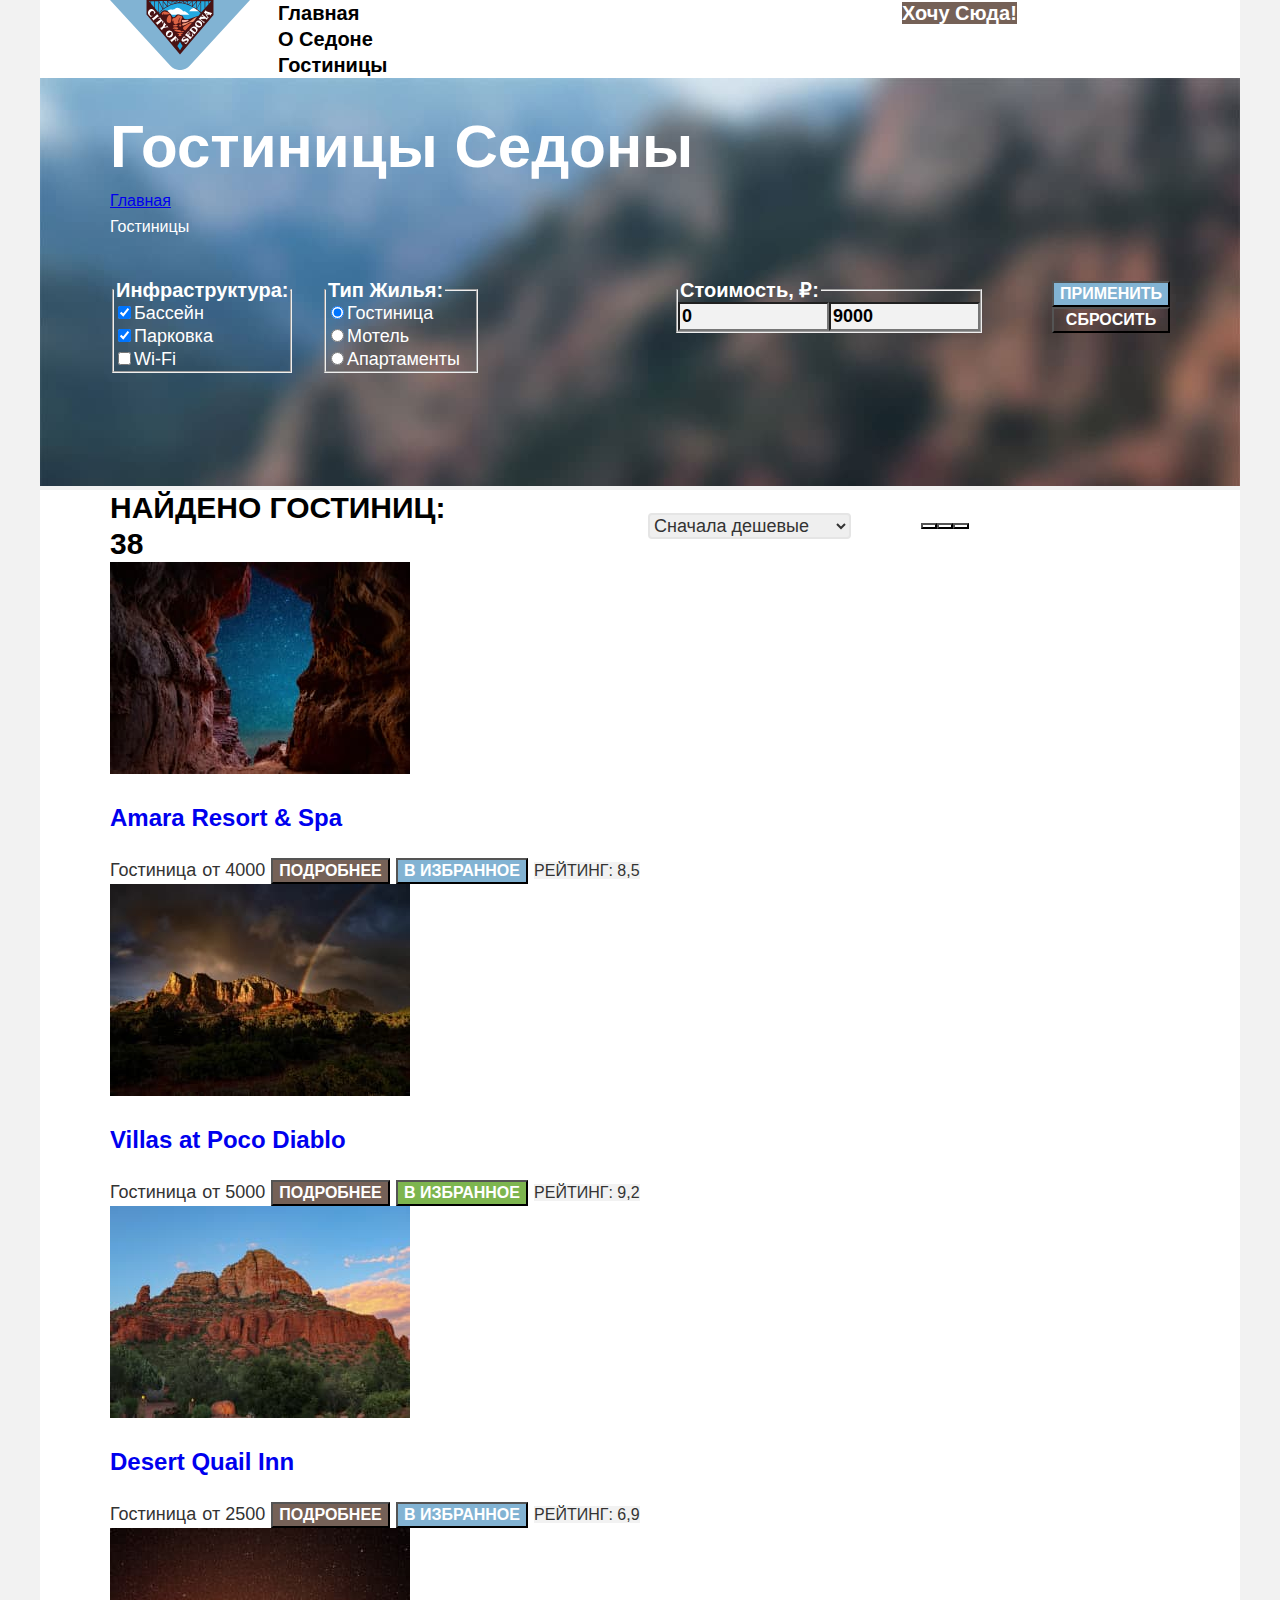
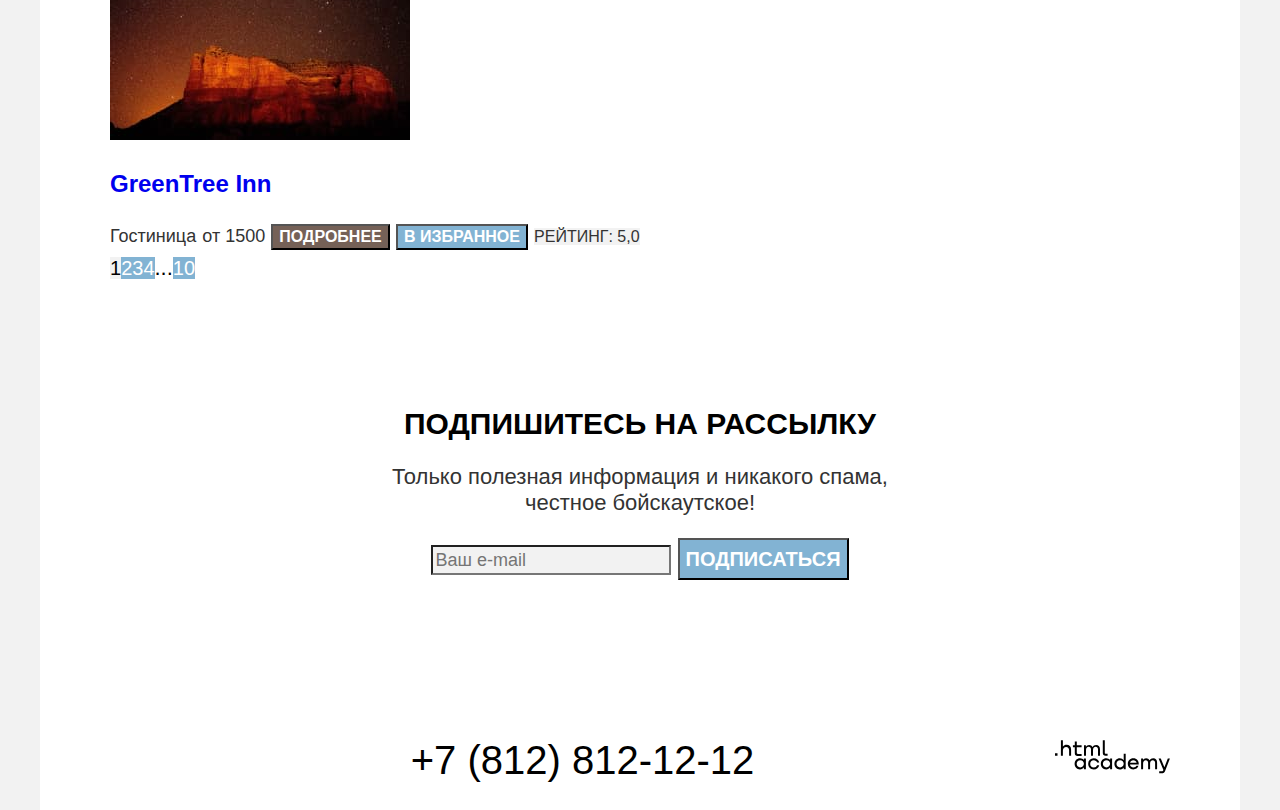
==== catalog.html @ 782eb048 "Merge pull request #4 from drajejke/master" ====
<!DOCTYPE html>
<html lang="ru">

  <head>
    <meta charset="utf-8">
    <link rel="stylesheet" href="styles/styles.css">
    <title> Каталог</title>
  </head>

  <body>
    <header class="page-header">
      <nav class="navigation">
        <a class="navigation-logo" href="index.html">
          <img src="/images/logo.svg" width="140" height="70" alt="Лототип сайта седона в навигации">
        </a>
        <ul class="navigation-list">
          <li class="navigation-item">
            <a class="navigation-link" href="index.html">Главная</a>
          </li>
          <li class="navigation-item">
            <a class="navigation-link" href="#">О Седоне</a>
          </li>
          <li class="navigation-item">
            <a class="navigation-link link-current" href="catalog.html">Гостиницы</a>
          </li>
        </ul>
        <ul class="navigation-list navigation-user">
          <li class="navigation-item">
            <a class="navigation-link" href="#"><span class="visually-hidden">Поиск</span></a>
          </li>
          <li class="navigation-item">
            <a class="navigation-link" href="#"><span class="visually-hidden">Избранное</span></a>
          </li>
          <li class="navigation-item">
            <a class="navigation-link button" href="#">Хочу сюда!</a>
          </li>
        </ul>
      </nav>
    </header>

    <main class="main-inner">
              <section class="filters">
          <div class="breadcrumbs-wrap">
            <h1 class="filters-title">Гостиницы Седоны</h1>
            <ul class="breadcrumbs">
              <li class="breadcrumbs-item">
                <a class="breadcrumbs-link" href="index.html"><span claass="visually-hidden">Главная</span></a>
              </li>
              <li class="breadcrumbs-item">
                <a class="breadcrumbs-link">Гостиницы</a>
              </li>
            </ul>
          </div>
          <h2 class="visually-hidden" hidden>Фильтр гостиниц по параметрам</h2>
          <form class="cotalog-filter" action="https://echo.htmlacademy.ru/" method="get">
            <div class="cotalog-filter-container">
              <div class="catalog-filter-left-wrap">
                <fieldset class="cotalog-filter-group">
                  <legend class="cotalog-filter-title">Инфраструктура:</legend>
                  <ul class="cotalog-filter-list">
                    <li class="cotalog-filter-item">
                      <label class="control">
                        <input class="control-input" type="checkbox" name="Бассейн" checked>Бассейн
                      </label>
                    </li>
                    <li class="cotalog-filter-item">
                      <label class="control">
                        <input class="control-input" type="checkbox" name="Парковка" checked>Парковка
                      </label>
                    </li>
                    <li class="cotalog-filter-item">
                      <label class="control">
                        <input class="control-input" type="checkbox" name="Wi-Fi">Wi-Fi
                      </label>
                    </li>
                  </ul>
                </fieldset>
                <fieldset class="cotalog-filter-group">
                  <legend class="cotalog-filter-title">Тип жилья:</legend>
                  <ul class="cotalog-filter-list">
                    <li class="cotalog-filter-item">
                      <label class="control">
                        <input class="control-input" type="radio" name="hotel-group" checked>Гостиница
                      </label>
                    </li>
                    <li class="cotalog-filter-item">
                      <label class="control">
                        <input class="control-input" type="radio" name="hotel-group">Мотель
                      </label>
                    </li>
                    <li class="cotalog-filter-item">
                      <label class="control">
                        <input class="control-input" type="radio" name="hotel-group">Апартаменты
                      </label>
                    </li>
                  </ul>
                </fieldset>
              </div>
              <div class="catalog-filter-right-wrap">
                <fieldset class="cotalog-filter-group">
                  <legend class="cotalog-filter-title">Стоимость, ₽:</legend>
                  <input class="price" type="number" name="price-min" min="0" placeholder="от" value="0">
                  <input class="price" type="number" name="price-max" max="88000" placeholder="до" value="9000">
                </fieldset>
                <div class="filtet-button-wrap">
                  <button class="button-additional button" type="submit">Применить</button>
                  <button class="button-invisible button" type="reset">Сбросить</button>
                </div>
              </div>
            </div>

          </form>

        </section>


      <section class="search-results">
        <div class="search-result-wrap">
          <div class="search-result">
            <h2 class="search-result-title">Найдено гостиниц:</h2>
            <output class="search-result-output" name="result">38</output>
          </div>
          <select class="select-control" aria-label="Сначала дешевые">
            <option value="cheap">Сначала дешевые</option>
            <option value="expensive">Сначала дорогие</option>
            <option value="popular">Сначала популярные</option>
          </select>
          <button class="button-light" type="button">
            <span class="visually-hidden">Показать карточки</span>
          </button>
          <button class="button-light" type="button">
            <span class="visually-hidden">Показать слайдами</span>
          </button>
          <button class="button-light" type="button">
            <span class="visually-hidden">Показать списком</span>
          </button>
        </div>

        <ul class="hotel-card-list">
          <li class="hotel-card-item">
            <a class="hotel-card-link" href="#">
              <img class="hotel-card-photo" src="images/hotel-1.jpg" width="300" height="212" alt="Amara Resort & Spa">
              <h3 class="hotel-card-title">Amara Resort & Spa</h3>
            </a>
            <span class="hotel-card-type">Гостиница</span>
            <span class="hotel-card-price">от 4000</span>
            <button class="button" type="button">Подробнее</button>
            <button class="button button-additional" type="button">В избранное</button>
            <span class="rating">Рейтинг: 8,5</span>
          </li>
          <li class="hotel-card-item">
            <a class="hotel-card-link" href="#">
              <img class="hotel-card-photo" src="images/hotel-2.jpg" width="300" height="212"
                alt="Villas at Poco Diablo">
              <h3 class="hotel-card-title">Villas at Poco Diablo</h3>
            </a>
            <span class="hotel-card-type">Гостиница</span>
            <span class="hotel-card-price">от 5000</span>
            <button class="hotel-card-more-info button" type="button">Подробнее</button>
            <button class="button button-selected" type="button">В избранное</button>
            <span class="rating">Рейтинг: 9,2</span>
          </li>
          <li class="hotel-card-item">
            <a class="hotel-card-link" href="#">
              <img class="hotel-card-photo" src="images/hotel-3.jpg" width="300" height="212" alt="Desert Quail Inn">
              <h3 class="hotel-card-title">Desert Quail Inn</h3>
            </a>
            <span class="hotel-card-type">Гостиница</span>
            <span class="hotel-card-price">от 2500</span>
            <button class="hotel-card-more-info button" type="button">Подробнее</button>
            <button class="button button-additional" type="button">В избранное</button>
            <span class="rating">Рейтинг: 6,9</span>
          </li>
          <li class="hotel-card-item">
            <a class="hotel-card-link" href="#">
              <img class="hotel-card-photo" src="images/hotel-4.jpg" width="300" height="212" alt="GreenTree Inn">
              <h3 class="hotel-card-title">GreenTree Inn</h3>
            </a>
            <span class="hotel-card-type">Гостиница</span>
            <span class="hotel-card-price">от 1500</span>
            <button class="hotel-card-more-info button" type="button">Подробнее</button>
            <button class="button button-additional" type="button">В избранное</button>
            <span class="rating">Рейтинг: 5,0</span>
          </li>
        </ul>
        <ul class="pagination">
          <li class="pagination-item">
            <a class="pagination-link pagination-current">1</a>
          </li>
          <li class="pagination-item">
            <a class="pagination-link" href="#">2</a>
          </li>
          <li class="pagination-item">
            <a class="pagination-link" href="#">3</a>
          </li>
          <li class="pagination-item">
            <a class="pagination-link" href="#">4</a>
          </li>
          <li class="pagination-item">
            <span class="pagination-all">...</span>
            <span class="visually-hidden">Все страницы</span>
          </li>
          <li class="pagination-item">
            <a class="pagination-link" href="#">10</a>
          </li>
        </ul>
      </section>
      <section class="subscribe subscribe-catalog">
        <h2 class="subscribe-title subscribe-title-catalog">Подпишитесь на рассылку</h2>
        <p class="subscribe-text subscribe-catalog-text">Только полезная информация и никакого спама,<br>честное
          бойскаутское!</p>
        <form class="subscribe-form" action="https://echo.htmlacademy.ru/" method="post">
          <input name="subscribe-email" type="email" id="subscribe-email" placeholder="Ваш e-mail" required>
          <button class="button button-additional" type="submit">Подписаться</button>
        </form>
      </section>

    </main>

    <footer class="page-footer">
      <div class="page-footer-container">
        <section class="footer-social">
          <h2 class="visually-hidden">Наши социальные сети</h2>
          <ul class="footer-social-list">
            <li class="footer-social-item">
              <a class="footer-social-button" href="https://vk.com/htmlacademy"></a>
              <span class="visually-hidden">Вконтакте</span>
            </li>
            <li class="footer-social-item">
              <a class="footer-social-button" href="https://t.me/htmlacademy"></a>
              <span class="visually-hidden">Телеграмм</span>
            </li>
            <li class="footer-social-item">
              <a class="footer-social-button" href="https://www.youtube.com/user/htmlacademyru"></a>
              <span class="visually-hidden">Ютуб</span>
            </li>
          </ul>
        </section>
        <section class="contacts">
          <h2 class="visually-hidden">Контактный номер телефона</h2>
          <address>
            <a class="contacts-phone" href="tel:88128121212">+7 (812) 812-12-12</a>
          </address>
        </section>
        <a class="htmlacademy-link" href="https://htmlacademy.ru/">
          <svg width="115" height="34" fill="none" xmlns="http://www.w3.org/2000/svg">
            <path
              d="M0 13.26v2.6h2.5v-2.6H0ZM11.6 4.86c-1.6 0-2.8.7-3.6 1.7h-.1V.36h-2v15.5h2v-5.3c0-2.1 1.3-3.6 3.3-3.6 1.8 0 2.9 1.4 2.9 3.2v5.7h2v-6.1c.1-3-1.8-4.9-4.5-4.9ZM26.6 5.16h-4.8v-3.7h-2v3.8h-1.9v2h1.9v6c0 1.7 1 2.7 2.7 2.7h4.1v-2h-3.7c-.7 0-1.1-.4-1.1-1.1v-5.7h4.8v-2ZM41.1 4.96c-1.6 0-2.9.8-3.5 2.1h-.1c-.6-1.2-1.8-2.1-3.4-2.1-1.4 0-2.5.8-3.1 1.8h-.1v-1.6H29v10.6h2v-5.4c0-2 1-3.5 2.6-3.5 1.5 0 2.4 1 2.4 2.6v6.3h2v-5.6c0-2.4 1.4-3.3 2.6-3.3 1.5 0 2.4 1 2.4 2.6v6.3h2v-6.5c.1-2.5-1.4-4.3-3.9-4.3ZM47.8 13.06c0 1.7 1 2.7 2.8 2.7h2v-2h-1.7c-.7 0-1.1-.4-1.1-1.1V.36h-2v12.7ZM28.9 20.06c-.9-1.1-2.2-1.8-3.9-1.8-3.1 0-5.4 2.3-5.4 5.6s2.3 5.6 5.4 5.6c1.8 0 3-.8 3.8-1.9h.1v1.6h2v-10.6h-2v1.5Zm-3.6 7.4c-2.2 0-3.6-1.6-3.6-3.6s1.4-3.6 3.6-3.6 3.6 1.6 3.6 3.6c0 1.9-1.4 3.6-3.6 3.6ZM44.2 22.36c-.5-2.4-2.6-4.1-5.4-4.1a5.4 5.4 0 0 0-5.6 5.6c0 3.1 2.2 5.6 5.6 5.6 2.8 0 4.9-1.8 5.4-4.2h-2.1a3.4 3.4 0 0 1-3.3 2.3c-2.2 0-3.6-1.6-3.6-3.6s1.4-3.6 3.6-3.6c1.6 0 2.8 1 3.3 2.2h2.1v-.2ZM55.1 20.06c-.9-1.1-2.2-1.8-3.9-1.8-3.1 0-5.4 2.3-5.4 5.6s2.3 5.6 5.4 5.6c1.8 0 3-.8 3.8-1.9h.1v1.6h2v-10.6h-2v1.5Zm-3.6 7.4c-2.2 0-3.6-1.6-3.6-3.6s1.4-3.6 3.6-3.6 3.6 1.6 3.6 3.6c0 1.9-1.5 3.6-3.6 3.6ZM68.7 20.16c-.9-1.1-2.2-1.9-3.9-1.9-3.1 0-5.4 2.3-5.4 5.6s2.2 5.6 5.4 5.6c1.7 0 3-.8 3.8-1.8h.1v1.5h2v-15.4h-2v6.4Zm-3.6 7.3c-2.2 0-3.6-1.6-3.6-3.6s1.4-3.6 3.6-3.6 3.6 1.6 3.6 3.6c-.1 2-1.5 3.6-3.6 3.6ZM78.3 18.26c-3.3 0-5.5 2.5-5.5 5.6 0 3 2.1 5.6 5.5 5.6 2.5 0 4.5-1.3 5.2-3.6h-2.1c-.5 1-1.6 1.6-3 1.6-1.9 0-3.3-1.3-3.4-2.9h8.8c.2-3.6-2-6.3-5.5-6.3Zm0 1.9c1.7 0 3 1 3.3 2.6h-6.5c.3-1.5 1.5-2.6 3.2-2.6ZM98.2 18.26c-1.6 0-2.9.8-3.6 2h-.1c-.6-1.2-1.8-2-3.4-2-1.4 0-2.5.7-3.1 1.8v-1.5h-1.9v10.6h2v-5.4c0-2 1-3.4 2.6-3.5 1.5 0 2.4 1 2.4 2.6v6.3h2v-5.6c0-2.4 1.4-3.3 2.6-3.3 1.5 0 2.4 1 2.4 2.6v6.3h2v-6.5c.1-2.6-1.4-4.4-3.9-4.4ZM109.4 27.36l-3.6-8.9h-2.2l4.8 11.6c-.3.9-.7 1.2-1.7 1.2h-2.5v2h2.5c1.8 0 2.8-.8 3.5-2.6l4.7-12.2h-2.1l-3.4 8.9Z"
              fill="var(--color-black)" />
          </svg>
        </a>
      </div>
    </footer>


  </body>

</html>
---- styles/styles.css ----
@font-face {
  font-family: "PT Sans";
  src: url("../fonts/ptsans-400.woff2") format("woff2");
  font-weight: 400;
  font-style: normal;
  font-display: swap;
}

@font-face {
  font-family: "PT Sans";
  src: url("../fonts/ptsans-700.woff2") format("woff2");
  font-weight: 700;
  font-style: normal;
  font-display: swap;
}

:root {
  --color-black: #000;
  --color-white: #fff;
  --color-light-black: #333;
  --color-light-blue: #82B3D3;
  --color-green: #7DB54F;
  --color-brown: #756157;
  --color-background-invisible: rgba(255, 255, 255, 0);
  --color-background-light-blue-12: rgba(131, 179, 211, 0.12);
  --color-background-light-blue-20: rgba(131, 179, 211, 0.2);
  --color-background-white: #F2F2F2;
  --color-background-logo: rgb(45, 112, 194);
  --color-border: #E5E5E5;
}

html {
  height: 100%;
}

body {
  width: 1200px;
  font-family: "PT Sans", sans-serif;
  font-size: 22px;
  line-height: 26px;
  color: var(--color-black);
  background-color: var(--color-background-white);
  margin: 0 auto;
}

ul {
  margin: 0;
  padding: 0;
  list-style-type: none;
}

.button {
  font-weight: 700;
  font-size: 16px;
  line-height: 20px;
  color: var(--color-white);
  background-color: var(--color-brown);
  text-transform: uppercase;
  text-decoration: none;
  text-align: center;
}

.button-additional {
  font-size: 16px;
  line-height: 20px;
  background-color: var(--color-light-blue);
}

.button-invisible {
  background-color: var(--color-background-invisible);
}

.button-light {
  background-color: var(--color-white);
}

.button-selected {
  background-color: var(--color-green);
}

.subscribe-form .button-additional {
  font-size: 20px;
  line-height: 36px;
}

.visually-hidden {
  display: none;
}


.page-header {
  background-color: var(--color-white);
  min-height: 64px;
}

.navigation {
  display: flex;
  margin: 0 70px;
}

.navigation-logo {
  margin-right: 28px;
}

.navigation-list {
  width: 339px;
}

.navigation-user {
  width: 268px;
  margin-left: auto;
}

.navigation-link {
  font-size: 20px;
  line-height: 24px;
  font-weight: 700;
  color: var(--color-black);
  text-align: center;
  text-transform: capitalize;
  text-decoration: none;
}

.navigation-item .button {
  color: var(--color-white);
}

.hero-block {
  background-color: var(--color-white);
}

.logo-wrap {
  height: 485px;
  background-color: var(--color-background-logo);
  background-image: url(../images/index-background.jpg);
  background-repeat: no-repeat;
  background-size: 100% 100%;
}

/*.logo-wrap::after{
  content: url(../images/Vector-hero.svg);
}*/

.welcome-logo {
  display: block;
  margin: 0 auto;
}


.description {
  text-align: center;
  background-color: var(--color-white);
}

.description-title {
  font-size: 30px;
  line-height: 36px;
  font-weight: 700;
  text-transform: uppercase;
}

.description-text {
  font-size: 22px;
  line-height: 26px;
  color: var(--color-light-black);
}

.advantages-list {
  display: flex;
  flex-wrap: wrap;
}

.advantages-item {
  font-size: 18px;
  line-height: 21px;
  font-weight: 400;
  width: 400px;
  min-height: 384px;
  text-align: center;
}

.advantages-item-light-blue {
  color: var(--color-white);
  background-color: var(--color-light-blue);
}

.advantages-item-light-blue-12 {
  color: var(--color-light-black);
  background-color: var(--color-background-light-blue-12);
}

.advantages-item-light-blue-20 {
  color: var(--color-light-black);
  background-color: var(--color-background-light-blue-20);
}

.advantages-title {
  font-weight: 700;
  font-size: 24px;
  line-height: 28px;
  text-transform: uppercase;
  color: var(--color-black);
}

.advantages-title-white {
  color: var(--color-white);
}

.advantages-item-house {
  width: 800px;
  height: 384px;
  background-image: url(../images/photo-house.jpg);
}

.advantages-item-evil-bridge {
  width: 800px;
  height: 384px;
  background-image: url(../images/photo-devil-bridge.jpg);
}

.recommendations-list {
  text-align: center;
  display: flex;
}

.recommendations-item {
  width: 400px;
  min-height: 384px;
  font-size: 18px;
  line-height: 21px;
  font-weight: 400;
  color: var(--color-light-black);
  background-color: var(--color-white);
  margin: 0;
  padding: 0;
}

.recommendations-title {
  font-size: 24px;
  line-height: 28px;
  font-weight: 700;
  color: var(--color-black);
  text-transform: uppercase;
}

.recommendations-list li:last-child,
.recommendations-list li:first-child {
  background-color: var(--color-background-light-blue-12);
}

.search-hotel {
  padding: 96px 0;
  text-align: center;
  color: var(--color-light-black);
  background-color: var(--color-white);
}

.search-hotel-tittle {
  font-weight: 700;
  font-size: 30px;
  line-height: 36px;
  text-transform: uppercase;
  color: var(--color-black);
}

.subscribe {
  width: 1200px;
  height: 414px;
  display: flex;
  flex-direction: column;
  justify-content: center;
  align-items: center;
  background-image: url(../images/subscribe-background.jpg);
  background-repeat: no-repeat;
  background-size: 100% auto;

}

.subscribe-title {
  font-size: 30px;
  line-height: 36px;
  font-weight: 700;
  text-transform: uppercase;
  color: var(--color-white);
  margin: 0;
}

.subscribe-text {
  font-weight: 400;
  font-size: 22px;
  line-height: 26px;
  text-align: center;
  color: var(--color-white);
}

#subscribe-email {
  font-size: 18px;
  line-height: 24px;
  font-weight: 400;
  color: var(--color-black);
  background-color: var(--color-background-white);
}

.page-footer {
  background-color: var(--color-white);
  padding: 40px 70px 30px;
}

.page-footer-container {
  display: flex;
  justify-content: space-between;
  align-items: center;
}

.contacts {
  text-align: center;
}

.contacts-phone {
  font-style: normal;
  font-size: 40px;
  line-height: 40px;
  font-weight: 400;
  text-decoration: none;
  text-transform: uppercase;
  color: var(--color-black);
}

.filters {
  min-height: 412px;
  display: flex;
  flex-direction: column;
  font-weight: 700;
  color: var(--color-white);
  background-image: url(../images/catalog-background.jpg);
  background-size: 100% auto;
  background-repeat: no-repeat;

}

.breadcrumbs-wrap {
  width: 1060px;
  margin: 30px auto 40px;
}


.filters-title {
  font-size: 60px;
  line-height: 78px;
  margin: 0;
}

.breadcrumbs-link {
  font-size: 16px;
  line-height: 21px;
  font-weight: 400;
}

.cotalog-filter-container {
  display: flex;
  margin: 0 auto;
  width: 1060px;
  justify-content: space-between;
  align-items: flex-start;
}

.catalog-filter-left-wrap {
  width: 370px;
  display: flex;
  justify-content: space-between;
  margin-right: 140px;
}

.catalog-filter-left-wrap .cotalog-filter-group {
  width: 150px;
  padding: 0;
}

.catalog-filter-right-wrap {
  width: 549px;
  display: flex;
  justify-content: flex-end;
  align-items: flex-end;
}

.catalog-filter-right-wrap .cotalog-filter-group {
  width: 288px;
  margin: 0;
  margin-right: 70px;
  padding: 0;
  display: flex;
}

.filtet-button-wrap {
  display: flex;
  flex-direction: column;
}

.cotalog-filter-title {
  font-size: 20px;
  line-height: 24px;
  text-transform: capitalize;
}

.cotalog-filter-item {
  font-size: 18px;
  line-height: 23px;
  font-weight: 400;
}

.price {
  font-size: 18px;
  line-height: 23px;
  color: var(--color-black);
  background-color: var(--color-background-white);
  font-weight: inherit;
  width: 143px;
}

.search-results {
  background-color: var(--color-white);
}

.search-result-wrap {
  width: 1060px;
  margin: 0 auto;
  display: flex;
  align-items: center;
}

.search-result {
  width: 338px;
  font-size: 30px;
  line-height: 36px;
  font-weight: 700;
  margin-right: 200px;
  text-transform: uppercase;
}

.search-result-title {
  font-size: 30px;
  display: inline;
}

.select-control {
  font-family: 'PT Sans' sans-serif;
  font-size: 18px;
  border: 2px solid var(--color-border);
  border-radius: 4px;
  color: var(--color-light-black);
  margin-right: 70px;
}

.hotel-card-list {
  width: 1060px;
  margin: 0 auto;

}

.hotel-card-link {
  text-decoration: none;
}

.hotel-card-title {
  font-size: 24px;
  line-height: 28px;
}

.hotel-card-item span {
  font-size: 18px;
  line-height: 21px;
  font-weight: 400;
  color: var(--color-light-black);
}

.hotel-card-item .rating {
  font-size: 16px;
  line-height: 20px;
  text-align: center;
  text-transform: uppercase;
  background-color: var(--color-background-white);
}

.pagination {
  width: 1060px;
  margin: 0 auto;
  display: flex;
  align-items: center;
}

.pagination-link {
  font-size: 20px;
  line-height: 36px;
  color: var(--color-white);
  background-color: var(--color-light-blue);
  text-decoration: none;
  text-align: center;
  text-transform: uppercase;
}

.pagination-current {
  color: var(--color-black);
  background-color: var(--color-background-white);
}

.pagination-all {
  font-size: 22px;
  line-height: 26px;
  font-weight: 400;
  color: var(--color-black);
}

.subscribe-catalog {
  background-image: none;
  background-color: var(--color-white);
}

.subscribe-title-catalog {
  color: var(--color-black);
}

.subscribe-catalog-text {
  color: var(--color-light-black);
}
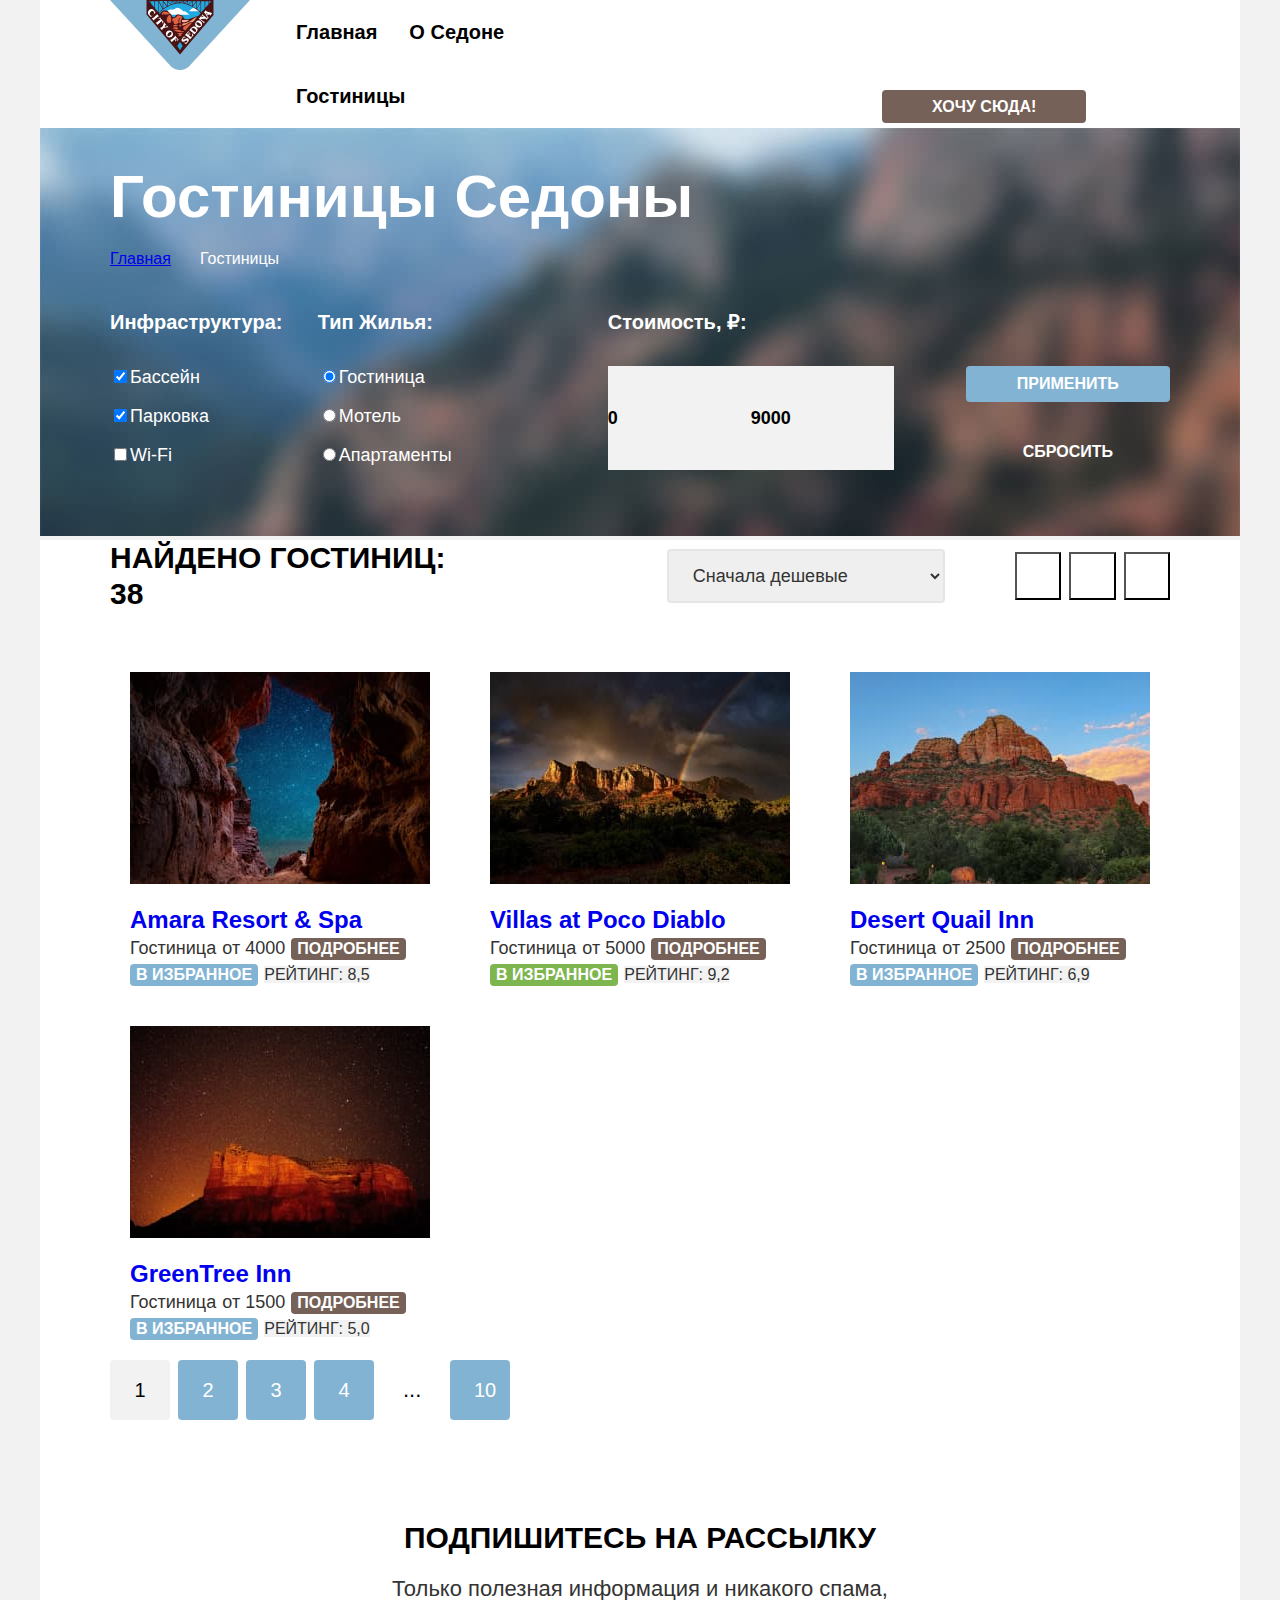
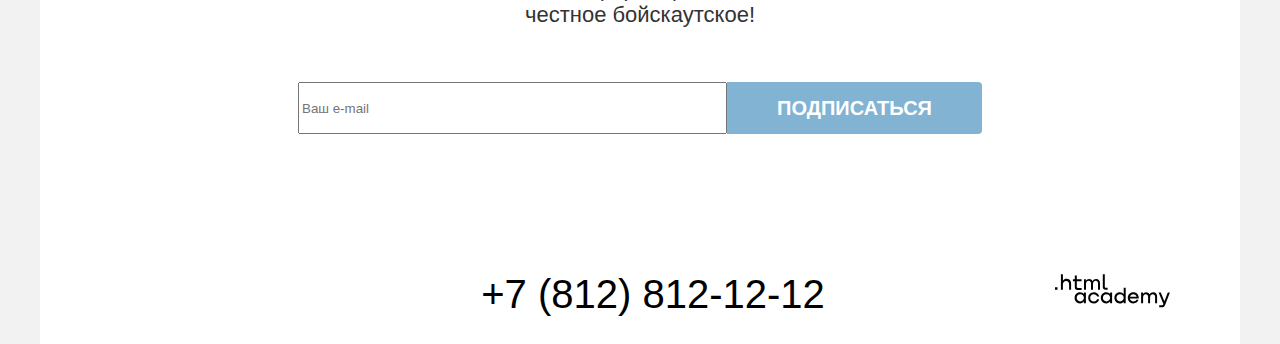
==== commit 58648e07: "доделал 6 раздел" ====
--- a/catalog.html
+++ b/catalog.html
@@ -39,79 +39,82 @@
     </header>
 
     <main class="main-inner">
-              <section class="filters">
-          <div class="breadcrumbs-wrap">
-            <h1 class="filters-title">Гостиницы Седоны</h1>
-            <ul class="breadcrumbs">
-              <li class="breadcrumbs-item">
-                <a class="breadcrumbs-link" href="index.html"><span claass="visually-hidden">Главная</span></a>
-              </li>
-              <li class="breadcrumbs-item">
-                <a class="breadcrumbs-link">Гостиницы</a>
-              </li>
-            </ul>
-          </div>
-          <h2 class="visually-hidden" hidden>Фильтр гостиниц по параметрам</h2>
-          <form class="cotalog-filter" action="https://echo.htmlacademy.ru/" method="get">
-            <div class="cotalog-filter-container">
-              <div class="catalog-filter-left-wrap">
-                <fieldset class="cotalog-filter-group">
-                  <legend class="cotalog-filter-title">Инфраструктура:</legend>
-                  <ul class="cotalog-filter-list">
-                    <li class="cotalog-filter-item">
-                      <label class="control">
-                        <input class="control-input" type="checkbox" name="Бассейн" checked>Бассейн
-                      </label>
-                    </li>
-                    <li class="cotalog-filter-item">
-                      <label class="control">
-                        <input class="control-input" type="checkbox" name="Парковка" checked>Парковка
-                      </label>
-                    </li>
-                    <li class="cotalog-filter-item">
-                      <label class="control">
-                        <input class="control-input" type="checkbox" name="Wi-Fi">Wi-Fi
-                      </label>
-                    </li>
-                  </ul>
-                </fieldset>
-                <fieldset class="cotalog-filter-group">
-                  <legend class="cotalog-filter-title">Тип жилья:</legend>
-                  <ul class="cotalog-filter-list">
-                    <li class="cotalog-filter-item">
-                      <label class="control">
-                        <input class="control-input" type="radio" name="hotel-group" checked>Гостиница
-                      </label>
-                    </li>
-                    <li class="cotalog-filter-item">
-                      <label class="control">
-                        <input class="control-input" type="radio" name="hotel-group">Мотель
-                      </label>
-                    </li>
-                    <li class="cotalog-filter-item">
-                      <label class="control">
-                        <input class="control-input" type="radio" name="hotel-group">Апартаменты
-                      </label>
-                    </li>
-                  </ul>
-                </fieldset>
-              </div>
-              <div class="catalog-filter-right-wrap">
-                <fieldset class="cotalog-filter-group">
-                  <legend class="cotalog-filter-title">Стоимость, ₽:</legend>
-                  <input class="price" type="number" name="price-min" min="0" placeholder="от" value="0">
-                  <input class="price" type="number" name="price-max" max="88000" placeholder="до" value="9000">
-                </fieldset>
-                <div class="filtet-button-wrap">
-                  <button class="button-additional button" type="submit">Применить</button>
-                  <button class="button-invisible button" type="reset">Сбросить</button>
+      <section class="filters">
+        <div class="breadcrumbs-wrap">
+          <h1 class="filters-title">Гостиницы Седоны</h1>
+          <ul class="breadcrumbs">
+            <li class="breadcrumbs-item">
+              <a class="breadcrumbs-link" href="index.html"><span claass="visually-hidden">Главная</span></a>
+            </li>
+            <li class="breadcrumbs-item">
+              <a class="breadcrumbs-link">Гостиницы</a>
+            </li>
+          </ul>
+        </div>
+        <h2 class="visually-hidden" hidden>Фильтр гостиниц по параметрам</h2>
+        <form class="cotalog-filter" action="https://echo.htmlacademy.ru/" method="get">
+          <div class="cotalog-filter-container">
+            <div class="catalog-filter-left-wrap">
+              <fieldset class="cotalog-filter-group">
+                <legend class="cotalog-filter-title">Инфраструктура:</legend>
+                <ul class="cotalog-filter-list">
+                  <li class="cotalog-filter-item">
+                    <label class="control">
+                      <input class="control-input" type="checkbox" name="Бассейн" checked>Бассейн
+                    </label>
+                  </li>
+                  <li class="cotalog-filter-item">
+                    <label class="control">
+                      <input class="control-input" type="checkbox" name="Парковка" checked>Парковка
+                    </label>
+                  </li>
+                  <li class="cotalog-filter-item">
+                    <label class="control">
+                      <input class="control-input" type="checkbox" name="Wi-Fi">Wi-Fi
+                    </label>
+                  </li>
+                </ul>
+              </fieldset>
+              <fieldset class="cotalog-filter-group">
+                <legend class="cotalog-filter-title">Тип жилья:</legend>
+                <ul class="cotalog-filter-list">
+                  <li class="cotalog-filter-item">
+                    <label class="control">
+                      <input class="control-input" type="radio" name="hotel-group" checked>Гостиница
+                    </label>
+                  </li>
+                  <li class="cotalog-filter-item">
+                    <label class="control">
+                      <input class="control-input" type="radio" name="hotel-group">Мотель
+                    </label>
+                  </li>
+                  <li class="cotalog-filter-item">
+                    <label class="control">
+                      <input class="control-input" type="radio" name="hotel-group">Апартаменты
+                    </label>
+                  </li>
+                </ul>
+              </fieldset>
+            </div>
+            <div class="catalog-filter-right-wrap">
+              <fieldset class="cotalog-filter-group">
+                <legend class="cotalog-filter-title">Стоимость, ₽:</legend>
+                <div class="price-container">
+                  <input class="price price-min" type="number" name="price-min" min="0" placeholder="от" value="0">
+                  <input class="price price-max" type="number" name="price-max" max="88000" placeholder="до"
+                    value="9000">
                 </div>
+              </fieldset>
+              <div class="filtet-button-wrap">
+                <button class="button-additional button" type="submit">Применить</button>
+                <button class="button-invisible button" type="reset">Сбросить</button>
               </div>
             </div>
-
-          </form>
-
-        </section>
+          </div>
+
+        </form>
+
+      </section>
 
 
       <section class="search-results">
@@ -131,7 +134,7 @@
           <button class="button-light" type="button">
             <span class="visually-hidden">Показать слайдами</span>
           </button>
-          <button class="button-light" type="button">
+          <button class="button-light button-light-last" type="button">
             <span class="visually-hidden">Показать списком</span>
           </button>
         </div>
@@ -182,6 +185,7 @@
             <button class="button button-additional" type="button">В избранное</button>
             <span class="rating">Рейтинг: 5,0</span>
           </li>
+
         </ul>
         <ul class="pagination">
           <li class="pagination-item">
@@ -210,7 +214,8 @@
         <p class="subscribe-text subscribe-catalog-text">Только полезная информация и никакого спама,<br>честное
           бойскаутское!</p>
         <form class="subscribe-form" action="https://echo.htmlacademy.ru/" method="post">
-          <input name="subscribe-email" type="email" id="subscribe-email" placeholder="Ваш e-mail" required>
+          <input class="ubscribe-email" name="subscribe-email" type="email" id="subscribe-email"
+            placeholder="Ваш e-mail" required>
           <button class="button button-additional" type="submit">Подписаться</button>
         </form>
       </section>
--- a/styles/styles.css
+++ b/styles/styles.css
@@ -58,6 +58,8 @@
   text-transform: uppercase;
   text-decoration: none;
   text-align: center;
+  border-radius: 4px;
+  border-style: none;
 }
 
 .button-additional {
@@ -68,10 +70,18 @@
 
 .button-invisible {
   background-color: var(--color-background-invisible);
+  padding: 8px 57px;
 }
 
 .button-light {
   background-color: var(--color-white);
+  width: 48px;
+  height: 48px;
+  margin-right: 8px;
+}
+
+.button-light-last {
+  margin-right: 0;
 }
 
 .button-selected {
@@ -81,10 +91,34 @@
 .subscribe-form .button-additional {
   font-size: 20px;
   line-height: 36px;
+  border: none;
+  border-radius: 0 4px 4px 0;
+  padding: 8px 50px;
+}
+
+.filtet-button-wrap .button-additional {
+  margin-top: 56px;
+  margin-bottom: 32px;
+  padding: 8px 50px;
+}
+
+.search-hotel .button {
+  font-size: 20px;
+  line-height: 36px;
+  width: 376px;
+  height: 52px;
+  padding: 8px 50px;
 }
 
 .visually-hidden {
-  display: none;
+  position: absolute;
+  width: 1px;
+  height: 1px;
+  margin: -1px;
+  padding: 0;
+  border: 0;
+  clip: rect(0 0 0 0);
+  overflow: hidden;
 }
 
 
@@ -99,30 +133,51 @@
 }
 
 .navigation-logo {
-  margin-right: 28px;
+  margin-right: 30px;
 }
 
 .navigation-list {
+  display: flex;
+  flex-wrap: wrap;
   width: 339px;
 }
 
 .navigation-user {
-  width: 268px;
+  width: 288px;
   margin-left: auto;
+  justify-content: space-between;
+  align-items: center;
 }
 
 .navigation-link {
+  display: block;
   font-size: 20px;
   line-height: 24px;
   font-weight: 700;
   color: var(--color-black);
   text-align: center;
+  padding: 20px 16px;
   text-transform: capitalize;
   text-decoration: none;
 }
 
+.navigation-user .navigation-link {
+  min-width: 18px;
+  min-height: 18px;
+  padding: 22px 12px;
+}
+
 .navigation-item .button {
-  color: var(--color-white);
+  font-size: 16px;
+  line-height: 20px;
+  display: inline;
+  width: 160px;
+  height: 36px;
+  color: var(--color-white);
+  padding: 8px 50px;
+  border-radius: 4px;
+  text-transform: uppercase;
+
 }
 
 .hero-block {
@@ -144,6 +199,7 @@
 .welcome-logo {
   display: block;
   margin: 0 auto;
+  padding-top: 51px;
 }
 
 
@@ -157,12 +213,17 @@
   line-height: 36px;
   font-weight: 700;
   text-transform: uppercase;
+  margin: 0;
+  padding: 69px 290px 0;
+  margin-bottom: 25px;
 }
 
 .description-text {
   font-size: 22px;
   line-height: 26px;
   color: var(--color-light-black);
+  margin: 0;
+  padding: 0 274px 90px 275px;
 }
 
 .advantages-list {
@@ -174,7 +235,7 @@
   font-size: 18px;
   line-height: 21px;
   font-weight: 400;
-  width: 400px;
+  flex-basis: 400px;
   min-height: 384px;
   text-align: center;
 }
@@ -200,10 +261,14 @@
   line-height: 28px;
   text-transform: uppercase;
   color: var(--color-black);
+  margin: 0;
+  margin-bottom: 62px;
+  padding-top: 103px;
 }
 
 .advantages-title-white {
   color: var(--color-white);
+  padding-top: 92px;
 }
 
 .advantages-item-house {
@@ -241,6 +306,9 @@
   font-weight: 700;
   color: var(--color-black);
   text-transform: uppercase;
+  margin: 0;
+  margin-bottom: 30px;
+  padding-top: 182px;
 }
 
 .recommendations-list li:last-child,
@@ -249,7 +317,7 @@
 }
 
 .search-hotel {
-  padding: 96px 0;
+  padding: 96px 304px;
   text-align: center;
   color: var(--color-light-black);
   background-color: var(--color-white);
@@ -261,10 +329,16 @@
   line-height: 36px;
   text-transform: uppercase;
   color: var(--color-black);
+  margin: 0;
+  margin-bottom: 20px;
+}
+
+.search-hotel-text {
+  margin: 0;
+  margin-bottom: 54px;
 }
 
 .subscribe {
-  width: 1200px;
   height: 414px;
   display: flex;
   flex-direction: column;
@@ -283,6 +357,7 @@
   text-transform: uppercase;
   color: var(--color-white);
   margin: 0;
+  margin-bottom: 20px;
 }
 
 .subscribe-text {
@@ -291,12 +366,24 @@
   line-height: 26px;
   text-align: center;
   color: var(--color-white);
-}
-
-#subscribe-email {
+  margin: 0;
+  margin-bottom: 54px;
+}
+
+.subscribe-form {
+  width: 684px;
+  display: flex;
+}
+
+.ubscribe-email {
+  flex-grow: 1;
+}
+
+.subscribe-email {
   font-size: 18px;
   line-height: 24px;
   font-weight: 400;
+  width: 452px;
   color: var(--color-black);
   background-color: var(--color-background-white);
 }
@@ -310,6 +397,16 @@
   display: flex;
   justify-content: space-between;
   align-items: center;
+}
+
+.footer-social-list {
+  display: flex;
+  flex-wrap: wrap;
+}
+
+.footer-social-item {
+  width: 47px;
+  height: 40px;
 }
 
 .contacts {
@@ -347,13 +444,19 @@
 .filters-title {
   font-size: 60px;
   line-height: 78px;
-  margin: 0;
+  margin-top: 0;
+  margin-bottom: 8px;
+}
+
+.breadcrumbs {
+  display: flex;
 }
 
 .breadcrumbs-link {
   font-size: 16px;
   line-height: 21px;
   font-weight: 400;
+  margin-right: 29px;
 }
 
 .cotalog-filter-container {
@@ -364,6 +467,12 @@
   align-items: flex-start;
 }
 
+.cotalog-filter-group {
+  margin: 0;
+  padding: 0;
+  border: none;
+}
+
 .catalog-filter-left-wrap {
   width: 370px;
   display: flex;
@@ -373,21 +482,16 @@
 
 .catalog-filter-left-wrap .cotalog-filter-group {
   width: 150px;
-  padding: 0;
 }
 
 .catalog-filter-right-wrap {
-  width: 549px;
-  display: flex;
-  justify-content: flex-end;
-  align-items: flex-end;
+  /* width: 549px; */
+  display: flex;
 }
 
 .catalog-filter-right-wrap .cotalog-filter-group {
   width: 288px;
-  margin: 0;
   margin-right: 70px;
-  padding: 0;
   display: flex;
 }
 
@@ -400,21 +504,34 @@
   font-size: 20px;
   line-height: 24px;
   text-transform: capitalize;
+  margin-bottom: 32px;
+  padding: 0;
 }
 
 .cotalog-filter-item {
   font-size: 18px;
   line-height: 23px;
   font-weight: 400;
+  margin-bottom: 16px;
+}
+
+.cotalog-filter-item:last-child {
+  margin-bottom: 0;
+}
+
+.price-container {
+  display: flex;
 }
 
 .price {
   font-size: 18px;
-  line-height: 23px;
+  line-height: 24px;
   color: var(--color-black);
   background-color: var(--color-background-white);
   font-weight: inherit;
   width: 143px;
+  padding: 0;
+  border-style: none;
 }
 
 .search-results {
@@ -426,10 +543,10 @@
   margin: 0 auto;
   display: flex;
   align-items: center;
+  margin-bottom: 40px;
 }
 
 .search-result {
-  width: 338px;
   font-size: 30px;
   line-height: 36px;
   font-weight: 700;
@@ -443,27 +560,52 @@
 }
 
 .select-control {
-  font-family: 'PT Sans' sans-serif;
+  font-family: 'PT Sans', sans-serif;
   font-size: 18px;
+  line-height: 21px;
+  width: 292px;
   border: 2px solid var(--color-border);
   border-radius: 4px;
   color: var(--color-light-black);
   margin-right: 70px;
+  padding: 14px 20px;
 }
 
 .hotel-card-list {
   width: 1060px;
   margin: 0 auto;
-
-}
+  display: flex;
+  flex-wrap: wrap;
+}
+
+.hotel-card-item {
+  flex-basis: 340px;
+  margin-right: 20px;
+  box-sizing: border-box;
+  padding: 20px;
+}
+
+
+
+.hotel-card-item:nth-child(3n) {
+  margin-right: 0;
+}
+
+
 
 .hotel-card-link {
   text-decoration: none;
+  display: block;
+}
+
+.hotel-card-photo {
+  margin-bottom: 16px;
 }
 
 .hotel-card-title {
   font-size: 24px;
   line-height: 28px;
+  margin: 0;
 }
 
 .hotel-card-item span {
@@ -488,11 +630,21 @@
   align-items: center;
 }
 
+.pagination-item:not(:last-child) {
+  margin-right: 8px;
+}
+
 .pagination-link {
+  display: block;
+  box-sizing: border-box;
   font-size: 20px;
   line-height: 36px;
-  color: var(--color-white);
+  padding: 12px 24px;
+  color: var(--color-white);
+  width: 60px;
+  height: 60px;
   background-color: var(--color-light-blue);
+  border-radius: 4px;
   text-decoration: none;
   text-align: center;
   text-transform: uppercase;
@@ -504,10 +656,15 @@
 }
 
 .pagination-all {
+  display: block;
+  box-sizing: border-box;
   font-size: 22px;
   line-height: 26px;
   font-weight: 400;
-  color: var(--color-black);
+  width: 60px;
+  height: 60px;
+  color: var(--color-black);
+  padding: 17px 21px;
 }
 
 .subscribe-catalog {
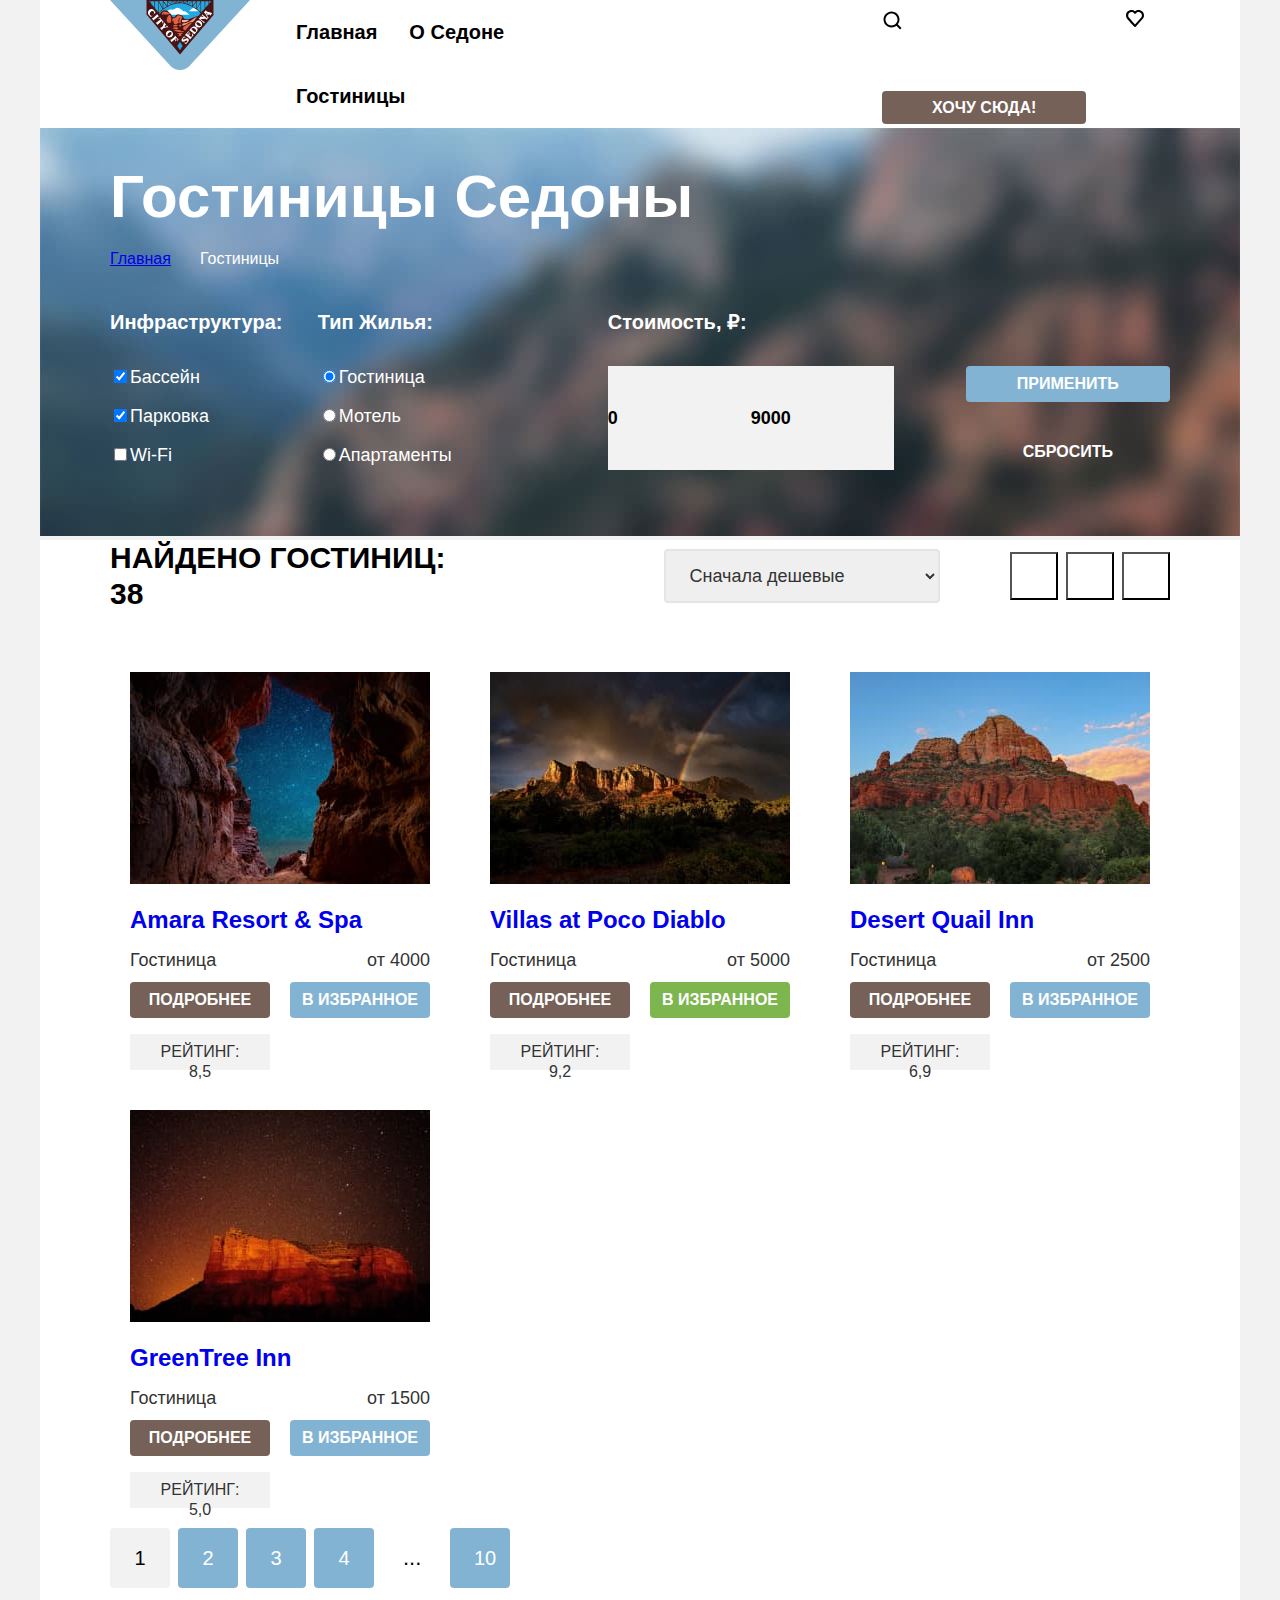
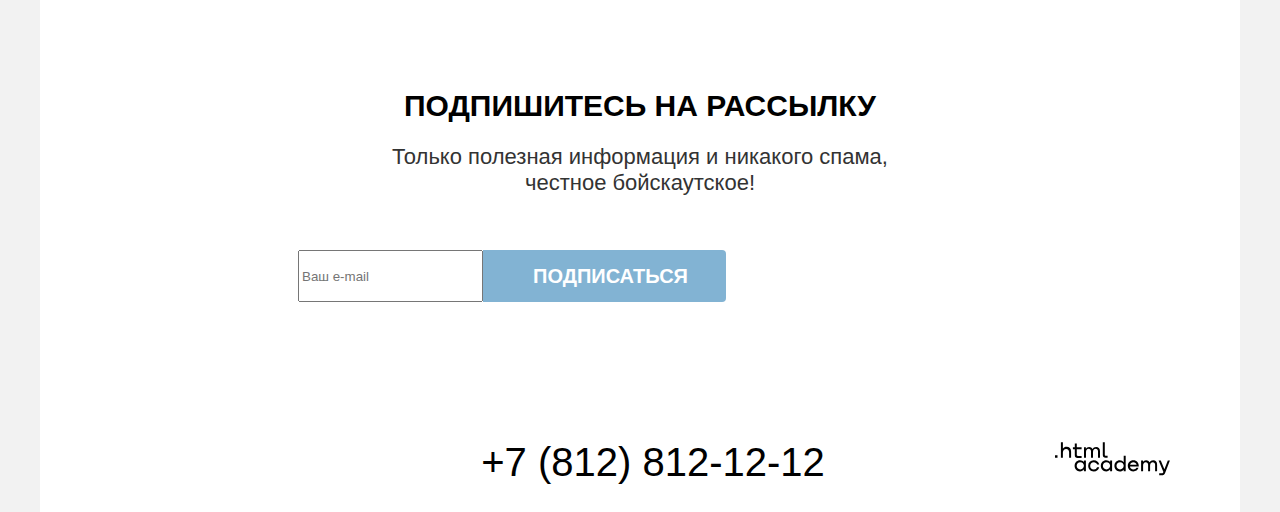
==== commit 81e0b80e: "Merge pull request #5 from drajejke/master" ====
--- a/catalog.html
+++ b/catalog.html
@@ -26,10 +26,10 @@
         </ul>
         <ul class="navigation-list navigation-user">
           <li class="navigation-item">
-            <a class="navigation-link" href="#"><span class="visually-hidden">Поиск</span></a>
-          </li>
-          <li class="navigation-item">
-            <a class="navigation-link" href="#"><span class="visually-hidden">Избранное</span></a>
+            <a class="navigation-link navigation-link-search" href="#"><span class="visually-hidden">Поиск</span></a>
+          </li>
+          <li class="navigation-item">
+            <a class="navigation-link navigation-link-favorites" href="#"><span class="visually-hidden">Избранное</span></a>
           </li>
           <li class="navigation-item">
             <a class="navigation-link button" href="#">Хочу сюда!</a>
@@ -105,8 +105,8 @@
                     value="9000">
                 </div>
               </fieldset>
-              <div class="filtet-button-wrap">
-                <button class="button-additional button" type="submit">Применить</button>
+              <div class="filter-button-wrap">
+                <button class="button-additional button button-additional-filter" type="submit">Применить</button>
                 <button class="button-invisible button" type="reset">Сбросить</button>
               </div>
             </div>
@@ -128,6 +128,7 @@
             <option value="expensive">Сначала дорогие</option>
             <option value="popular">Сначала популярные</option>
           </select>
+          <div class="bitton-light-wrap">
           <button class="button-light" type="button">
             <span class="visually-hidden">Показать карточки</span>
           </button>
@@ -138,6 +139,7 @@
             <span class="visually-hidden">Показать списком</span>
           </button>
         </div>
+        </div>
 
         <ul class="hotel-card-list">
           <li class="hotel-card-item">
@@ -145,11 +147,13 @@
               <img class="hotel-card-photo" src="images/hotel-1.jpg" width="300" height="212" alt="Amara Resort & Spa">
               <h3 class="hotel-card-title">Amara Resort & Spa</h3>
             </a>
-            <span class="hotel-card-type">Гостиница</span>
-            <span class="hotel-card-price">от 4000</span>
-            <button class="button" type="button">Подробнее</button>
-            <button class="button button-additional" type="button">В избранное</button>
-            <span class="rating">Рейтинг: 8,5</span>
+            <div class="hotel-card-info-wrap">
+              <span class="hotel-card-type">Гостиница</span>
+              <span class="hotel-card-price">от 4000</span>
+              <button class="button" type="button">Подробнее</button>
+              <button class="button button-additional" type="button">В избранное</button>
+              <span class="rating">Рейтинг: 8,5</span>
+            </div>
           </li>
           <li class="hotel-card-item">
             <a class="hotel-card-link" href="#">
@@ -157,33 +161,39 @@
                 alt="Villas at Poco Diablo">
               <h3 class="hotel-card-title">Villas at Poco Diablo</h3>
             </a>
+            <div class="hotel-card-info-wrap">
             <span class="hotel-card-type">Гостиница</span>
             <span class="hotel-card-price">от 5000</span>
             <button class="hotel-card-more-info button" type="button">Подробнее</button>
             <button class="button button-selected" type="button">В избранное</button>
             <span class="rating">Рейтинг: 9,2</span>
+          </div>
           </li>
           <li class="hotel-card-item">
             <a class="hotel-card-link" href="#">
               <img class="hotel-card-photo" src="images/hotel-3.jpg" width="300" height="212" alt="Desert Quail Inn">
               <h3 class="hotel-card-title">Desert Quail Inn</h3>
             </a>
+            <div class="hotel-card-info-wrap">
             <span class="hotel-card-type">Гостиница</span>
             <span class="hotel-card-price">от 2500</span>
             <button class="hotel-card-more-info button" type="button">Подробнее</button>
             <button class="button button-additional" type="button">В избранное</button>
             <span class="rating">Рейтинг: 6,9</span>
+          </div>
           </li>
           <li class="hotel-card-item">
             <a class="hotel-card-link" href="#">
               <img class="hotel-card-photo" src="images/hotel-4.jpg" width="300" height="212" alt="GreenTree Inn">
               <h3 class="hotel-card-title">GreenTree Inn</h3>
             </a>
+            <div class="hotel-card-info-wrap">
             <span class="hotel-card-type">Гостиница</span>
             <span class="hotel-card-price">от 1500</span>
             <button class="hotel-card-more-info button" type="button">Подробнее</button>
             <button class="button button-additional" type="button">В избранное</button>
             <span class="rating">Рейтинг: 5,0</span>
+          </div>
           </li>
 
         </ul>
@@ -216,7 +226,7 @@
         <form class="subscribe-form" action="https://echo.htmlacademy.ru/" method="post">
           <input class="ubscribe-email" name="subscribe-email" type="email" id="subscribe-email"
             placeholder="Ваш e-mail" required>
-          <button class="button button-additional" type="submit">Подписаться</button>
+          <button class="button button-additional button-additional-subscribe" type="submit">Подписаться</button>
         </form>
       </section>
 
--- a/styles/styles.css
+++ b/styles/styles.css
@@ -77,32 +77,28 @@
   background-color: var(--color-white);
   width: 48px;
   height: 48px;
-  margin-right: 8px;
-}
-
-.button-light-last {
-  margin-right: 0;
 }
 
 .button-selected {
   background-color: var(--color-green);
 }
 
-.subscribe-form .button-additional {
+.button-additional-subscribe {
   font-size: 20px;
   line-height: 36px;
   border: none;
   border-radius: 0 4px 4px 0;
   padding: 8px 50px;
-}
-
-.filtet-button-wrap .button-additional {
+  width: 243px;
+}
+
+.button-additional-filter {
   margin-top: 56px;
   margin-bottom: 32px;
   padding: 8px 50px;
 }
 
-.search-hotel .button {
+.button-search-hotel {
   font-size: 20px;
   line-height: 36px;
   width: 376px;
@@ -140,6 +136,7 @@
   display: flex;
   flex-wrap: wrap;
   width: 339px;
+  align-items: center;
 }
 
 .navigation-user {
@@ -162,12 +159,22 @@
 }
 
 .navigation-user .navigation-link {
-  min-width: 18px;
-  min-height: 18px;
+  width: 20px;
+  height: 20px;
   padding: 22px 12px;
 }
 
-.navigation-item .button {
+.navigation-link-search {
+  background-image: url(../images/search.svg);
+  background-repeat: no-repeat;
+}
+
+.navigation-link-favorites {
+  background-image: url(../images/favorites-icon.svg);
+  background-repeat: no-repeat;
+}
+
+.navigation-link.button {
   font-size: 16px;
   line-height: 20px;
   display: inline;
@@ -199,13 +206,18 @@
 .welcome-logo {
   display: block;
   margin: 0 auto;
-  padding-top: 51px;
+  padding-top: 52px;
 }
 
 
 .description {
   text-align: center;
   background-color: var(--color-white);
+  padding-top: 68px;
+  padding-bottom: 90px;
+  display: flex;
+  flex-direction: column;
+  gap: 25px;
 }
 
 .description-title {
@@ -214,8 +226,7 @@
   font-weight: 700;
   text-transform: uppercase;
   margin: 0;
-  padding: 69px 290px 0;
-  margin-bottom: 25px;
+  padding: 0 290px;
 }
 
 .description-text {
@@ -223,7 +234,7 @@
   line-height: 26px;
   color: var(--color-light-black);
   margin: 0;
-  padding: 0 274px 90px 275px;
+  padding: 0 274px;
 }
 
 .advantages-list {
@@ -238,6 +249,11 @@
   flex-basis: 400px;
   min-height: 384px;
   text-align: center;
+  padding-top: 102px;
+  display: flex;
+  flex-direction: column;
+  gap: 62px;
+  box-sizing: border-box;
 }
 
 .advantages-item-light-blue {
@@ -262,13 +278,14 @@
   text-transform: uppercase;
   color: var(--color-black);
   margin: 0;
-  margin-bottom: 62px;
-  padding-top: 103px;
+}
+
+.advadvantages-text {
+  margin: 0;
 }
 
 .advantages-title-white {
   color: var(--color-white);
-  padding-top: 92px;
 }
 
 .advantages-item-house {
@@ -297,7 +314,11 @@
   color: var(--color-light-black);
   background-color: var(--color-white);
   margin: 0;
-  padding: 0;
+  padding-top: 182px;
+  box-sizing: border-box;
+  display: flex;
+  flex-direction: column;
+  gap: 30px;
 }
 
 .recommendations-title {
@@ -307,8 +328,10 @@
   color: var(--color-black);
   text-transform: uppercase;
   margin: 0;
-  margin-bottom: 30px;
-  padding-top: 182px;
+}
+
+.recommendations-text {
+  margin: 0;
 }
 
 .recommendations-list li:last-child,
@@ -329,13 +352,11 @@
   line-height: 36px;
   text-transform: uppercase;
   color: var(--color-black);
-  margin: 0;
-  margin-bottom: 20px;
+  margin: 0 0 20px 0;
 }
 
 .search-hotel-text {
-  margin: 0;
-  margin-bottom: 54px;
+  margin: 0 0 54px 0;
 }
 
 .subscribe {
@@ -375,17 +396,15 @@
   display: flex;
 }
 
-.ubscribe-email {
-  flex-grow: 1;
-}
-
 .subscribe-email {
   font-size: 18px;
   line-height: 24px;
   font-weight: 400;
-  width: 452px;
   color: var(--color-black);
   background-color: var(--color-background-white);
+  padding: 0;
+  border: none;
+  flex-grow: 1;
 }
 
 .page-footer {
@@ -485,7 +504,6 @@
 }
 
 .catalog-filter-right-wrap {
-  /* width: 549px; */
   display: flex;
 }
 
@@ -495,7 +513,7 @@
   display: flex;
 }
 
-.filtet-button-wrap {
+.filter-button-wrap {
   display: flex;
   flex-direction: column;
 }
@@ -571,6 +589,11 @@
   padding: 14px 20px;
 }
 
+.bitton-light-wrap {
+  display: flex;
+  gap: 8px;
+}
+
 .hotel-card-list {
   width: 1060px;
   margin: 0 auto;
@@ -596,6 +619,7 @@
 .hotel-card-link {
   text-decoration: none;
   display: block;
+  margin-bottom: 16px;
 }
 
 .hotel-card-photo {
@@ -608,6 +632,18 @@
   margin: 0;
 }
 
+.hotel-card-info-wrap {
+  column-gap: 20px;
+  display: grid;
+  grid-template-columns: 140px 140px;
+  grid-template-rows: 16px 36px 36px;
+  row-gap: 16px;
+}
+
+.hotel-card-price{
+  text-align: end;
+}
+
 .hotel-card-item span {
   font-size: 18px;
   line-height: 21px;
@@ -621,6 +657,7 @@
   text-align: center;
   text-transform: uppercase;
   background-color: var(--color-background-white);
+  padding: 8px 22px;
 }
 
 .pagination {
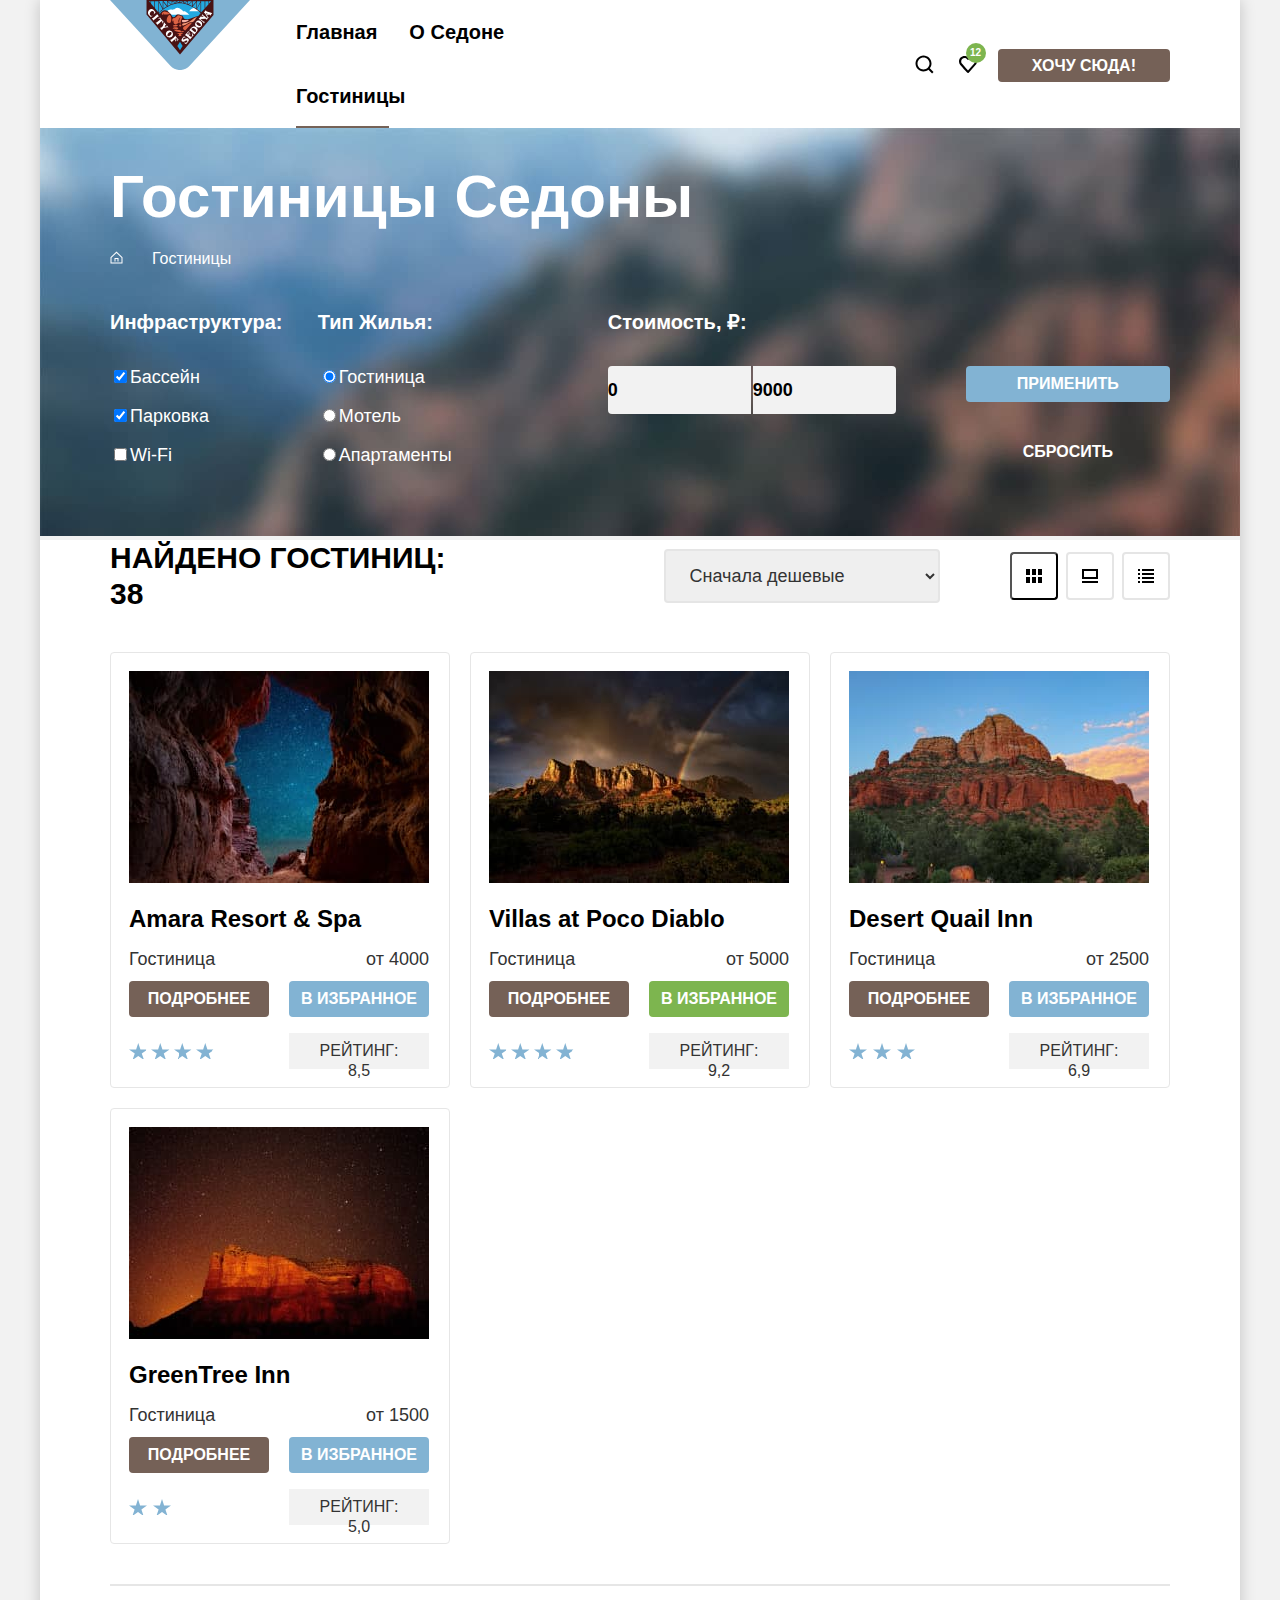
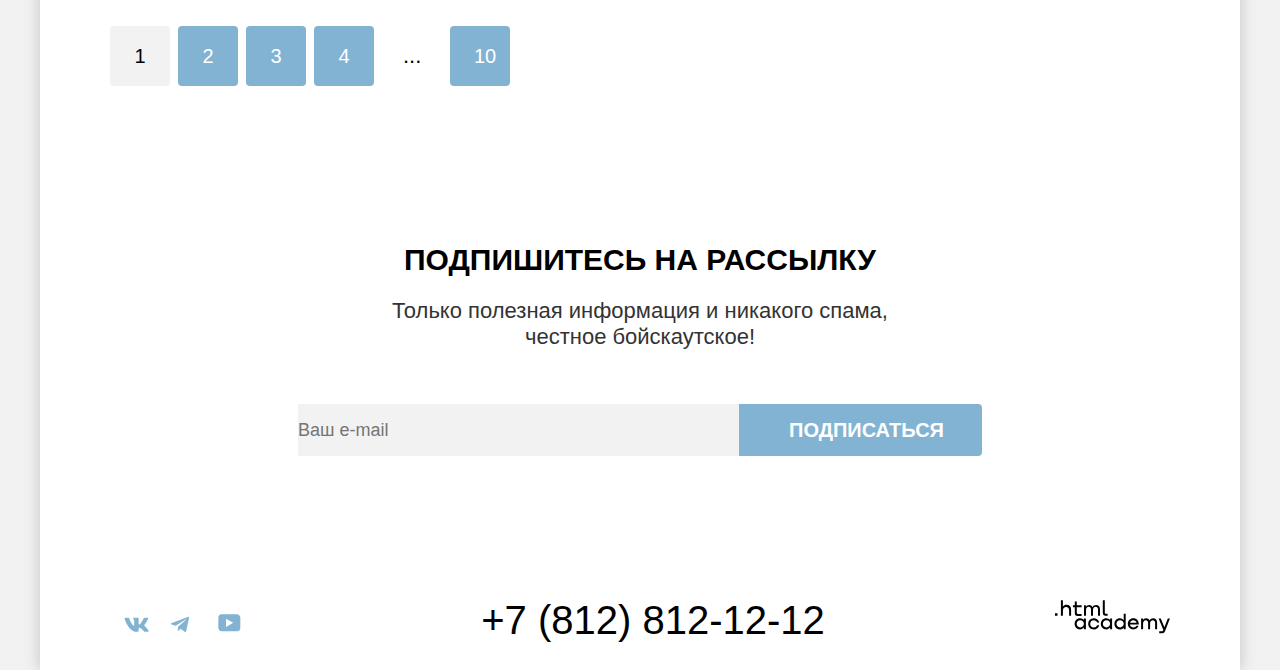
==== commit 80f63f65: "декорирование(кроме чек бокса)" ====
--- a/catalog.html
+++ b/catalog.html
@@ -4,6 +4,7 @@
   <head>
     <meta charset="utf-8">
     <link rel="stylesheet" href="styles/styles.css">
+    <link rel="shortcut icon" href="/images/favicon.png" type="png">
     <title> Каталог</title>
   </head>
 
@@ -21,7 +22,8 @@
             <a class="navigation-link" href="#">О Седоне</a>
           </li>
           <li class="navigation-item">
-            <a class="navigation-link link-current" href="catalog.html">Гостиницы</a>
+            <a class="navigation-link navigation-link-current navigation-link-current-cotalog"
+              href="catalog.html">Гостиницы</a>
           </li>
         </ul>
         <ul class="navigation-list navigation-user">
@@ -29,7 +31,9 @@
             <a class="navigation-link navigation-link-search" href="#"><span class="visually-hidden">Поиск</span></a>
           </li>
           <li class="navigation-item">
-            <a class="navigation-link navigation-link-favorites" href="#"><span class="visually-hidden">Избранное</span></a>
+            <a class="navigation-link navigation-link-favorites" href="#"><span
+                class="visually-hidden">Избранное</span><span class="namber-wrap"><span
+                  class="number">12</span></span></span></a>
           </li>
           <li class="navigation-item">
             <a class="navigation-link button" href="#">Хочу сюда!</a>
@@ -44,7 +48,12 @@
           <h1 class="filters-title">Гостиницы Седоны</h1>
           <ul class="breadcrumbs">
             <li class="breadcrumbs-item">
-              <a class="breadcrumbs-link" href="index.html"><span claass="visually-hidden">Главная</span></a>
+              <a class="breadcrumbs-link" href="index.html">
+                <svg width="13" height="13" viewBox="0 0 13 13" fill="white" xmlns="http://www.w3.org/2000/svg">
+                  <path
+                    d="M6.5 0.5L0.5 6.30006V12.5001H12.5V6.30006L6.5 0.5ZM11.5 11.5001H1.5V6.70005L6.5 1.9L11.5 6.70005V11.5001Z"/>
+                  <path d="M4.5 10.5001H5.5V8.00005H7.5V10.5001H8.5V7.00005H4.5V10.5001Z"/>
+                </svg><span class="visually-hidden">Главная</span></a>
             </li>
             <li class="breadcrumbs-item">
               <a class="breadcrumbs-link">Гостиницы</a>
@@ -129,16 +138,49 @@
             <option value="popular">Сначала популярные</option>
           </select>
           <div class="bitton-light-wrap">
-          <button class="button-light" type="button">
-            <span class="visually-hidden">Показать карточки</span>
-          </button>
-          <button class="button-light" type="button">
-            <span class="visually-hidden">Показать слайдами</span>
-          </button>
-          <button class="button-light button-light-last" type="button">
-            <span class="visually-hidden">Показать списком</span>
-          </button>
-        </div>
+            <button class="button-view" type="button">
+              <svg width="16" height="14" fill="none" xmlns="http://www.w3.org/2000/svg">
+                <g clip-path="url(#a)" fill="var(--color-black)">
+                  <path d="M4 0H0v6h4V0ZM16 0h-4v6h4V0ZM10 0H6v6h4V0ZM4 8H0v6h4V8ZM16 8h-4v6h4V8ZM10 8H6v6h4V8Z" />
+                </g>
+                <defs>
+                  <clipPath id="a">
+                    <path fill="var(--color-white)" d="M0 0h16v14H0z" />
+                  </clipPath>
+                </defs>
+              </svg>
+              <span class="visually-hidden">Показать карточки</span>
+            </button>
+            <button class="button-view" type="button">
+              <svg width="16" height="14" fill="none" xmlns="http://www.w3.org/2000/svg">
+                <g clip-path="url(#a)" fill="var(--color-black)">
+                  <path d="M16 12H0v2h16v-2ZM14 2v6H2V2h12Zm2-2H0v10h16V0Z" />
+                </g>
+                <defs>
+                  <clipPath id="a">
+                    <path fill="var(--color-white)" d="M0 0h16v14H0z" />
+                  </clipPath>
+                </defs>
+              </svg>
+
+              <span class="visually-hidden">Показать слайдами</span>
+            </button>
+            <button class="button-view" type="button">
+              <svg width="16" height="14" fill="none" xmlns="http://www.w3.org/2000/svg">
+                <g clip-path="url(#a)" fill="var(--color-black)">
+                  <path
+                    d="M2 0H0v2h2V0ZM16 0H4v2h12V0ZM2 4H0v2h2V4ZM16 4H4v2h12V4ZM2 8H0v2h2V8ZM16 8H4v2h12V8ZM2 12H0v2h2v-2ZM16 12H4v2h12v-2Z" />
+                </g>
+                <defs>
+                  <clipPath id="a">
+                    <path fill="var(--color-white)" d="M0 0h16v14H0z" />
+                  </clipPath>
+                </defs>
+              </svg>
+
+              <span class="visually-hidden">Показать списком</span>
+            </button>
+          </div>
         </div>
 
         <ul class="hotel-card-list">
@@ -152,6 +194,7 @@
               <span class="hotel-card-price">от 4000</span>
               <button class="button" type="button">Подробнее</button>
               <button class="button button-additional" type="button">В избранное</button>
+              <span class="hotel-stars"></span>
               <span class="rating">Рейтинг: 8,5</span>
             </div>
           </li>
@@ -162,12 +205,13 @@
               <h3 class="hotel-card-title">Villas at Poco Diablo</h3>
             </a>
             <div class="hotel-card-info-wrap">
-            <span class="hotel-card-type">Гостиница</span>
-            <span class="hotel-card-price">от 5000</span>
-            <button class="hotel-card-more-info button" type="button">Подробнее</button>
-            <button class="button button-selected" type="button">В избранное</button>
-            <span class="rating">Рейтинг: 9,2</span>
-          </div>
+              <span class="hotel-card-type">Гостиница</span>
+              <span class="hotel-card-price">от 5000</span>
+              <button class="hotel-card-more-info button" type="button">Подробнее</button>
+              <button class="button button-selected" type="button">В избранное</button>
+              <span class="hotel-stars"></span>
+              <span class="rating">Рейтинг: 9,2</span>
+            </div>
           </li>
           <li class="hotel-card-item">
             <a class="hotel-card-link" href="#">
@@ -175,12 +219,13 @@
               <h3 class="hotel-card-title">Desert Quail Inn</h3>
             </a>
             <div class="hotel-card-info-wrap">
-            <span class="hotel-card-type">Гостиница</span>
-            <span class="hotel-card-price">от 2500</span>
-            <button class="hotel-card-more-info button" type="button">Подробнее</button>
-            <button class="button button-additional" type="button">В избранное</button>
-            <span class="rating">Рейтинг: 6,9</span>
-          </div>
+              <span class="hotel-card-type">Гостиница</span>
+              <span class="hotel-card-price">от 2500</span>
+              <button class="hotel-card-more-info button" type="button">Подробнее</button>
+              <button class="button button-additional" type="button">В избранное</button>
+              <span class="hotel-stars"></span>
+              <span class="rating">Рейтинг: 6,9</span>
+            </div>
           </li>
           <li class="hotel-card-item">
             <a class="hotel-card-link" href="#">
@@ -188,12 +233,13 @@
               <h3 class="hotel-card-title">GreenTree Inn</h3>
             </a>
             <div class="hotel-card-info-wrap">
-            <span class="hotel-card-type">Гостиница</span>
-            <span class="hotel-card-price">от 1500</span>
-            <button class="hotel-card-more-info button" type="button">Подробнее</button>
-            <button class="button button-additional" type="button">В избранное</button>
-            <span class="rating">Рейтинг: 5,0</span>
-          </div>
+              <span class="hotel-card-type">Гостиница</span>
+              <span class="hotel-card-price">от 1500</span>
+              <button class="hotel-card-more-info button" type="button">Подробнее</button>
+              <button class="button button-additional" type="button">В избранное</button>
+              <span class="hotel-stars"></span>
+              <span class="rating">Рейтинг: 5,0</span>
+            </div>
           </li>
 
         </ul>
@@ -224,7 +270,7 @@
         <p class="subscribe-text subscribe-catalog-text">Только полезная информация и никакого спама,<br>честное
           бойскаутское!</p>
         <form class="subscribe-form" action="https://echo.htmlacademy.ru/" method="post">
-          <input class="ubscribe-email" name="subscribe-email" type="email" id="subscribe-email"
+          <input class="subscribe-email" name="subscribe-email" type="email" id="subscribe-email"
             placeholder="Ваш e-mail" required>
           <button class="button button-additional button-additional-subscribe" type="submit">Подписаться</button>
         </form>
@@ -238,15 +284,30 @@
           <h2 class="visually-hidden">Наши социальные сети</h2>
           <ul class="footer-social-list">
             <li class="footer-social-item">
-              <a class="footer-social-button" href="https://vk.com/htmlacademy"></a>
+              <a class="footer-social-link" href="https://vk.com/htmlacademy">
+                <svg width="25" height="15" viewBox="0 0 25 15" fill="#83B3D3" xmlns="http://www.w3.org/2000/svg">
+                  <path fill-rule="evenodd" clip-rule="evenodd"
+                    d="M24.12 1.8c.16-.54 0-.94-.8-.94H20.7c-.67 0-.98.34-1.15.73 0 0-1.33 3.2-3.22 5.27-.61.6-.9.8-1.23.8-.16 0-.41-.2-.41-.75v-5.1c0-.66-.19-.95-.74-.95H9.82c-.42 0-.67.3-.67.59 0 .62.95.76 1.04 2.51v3.8c0 .83-.15.98-.48.98-.9 0-3.06-3.2-4.34-6.88-.25-.72-.5-1-1.18-1H1.57c-.75 0-.9.34-.9.73 0 .68.89 4.07 4.14 8.55 2.17 3.06 5.23 4.72 8 4.72 1.68 0 1.88-.37 1.88-1v-2.32c0-.74.16-.88.7-.88.38 0 1.05.19 2.6 1.66 1.79 1.75 2.08 2.54 3.08 2.54h2.63c.75 0 1.12-.37.9-1.1-.23-.72-1.08-1.77-2.2-3.02-.62-.71-1.54-1.48-1.82-1.86-.39-.5-.28-.71 0-1.15 0 0 3.2-4.42 3.54-5.93Z"/>
+                </svg>
+              </a>
               <span class="visually-hidden">Вконтакте</span>
             </li>
             <li class="footer-social-item">
-              <a class="footer-social-button" href="https://t.me/htmlacademy"></a>
+              <a class="footer-social-link" href="https://t.me/htmlacademy">
+                <svg width="18" height="16" viewBox="0 0 18 16" fill="#83B3D3" xmlns="http://www.w3.org/2000/svg">
+                  <path
+                    d="M16.79.96.84 7.1c-1.09.44-1.08 1.05-.2 1.32l4.1 1.28 9.47-5.98c.44-.27.85-.13.52.17l-7.68 6.93-.28 4.22c.41 0 .6-.2.83-.41l1.99-1.94 4.13 3.06c.77.42 1.31.2 1.5-.71l2.72-12.8c.28-1.1-.43-1.61-1.16-1.28Z"/>
+                </svg>
+              </a>
               <span class="visually-hidden">Телеграмм</span>
             </li>
             <li class="footer-social-item">
-              <a class="footer-social-button" href="https://www.youtube.com/user/htmlacademyru"></a>
+              <a class="footer-social-link" href="https://www.youtube.com/user/htmlacademyru">
+                <svg width="23" height="18" viewBox="0 0 23 18" fill="#83B3D3" xmlns="http://www.w3.org/2000/svg">
+                  <path
+                    d="M18.94.36H3.51C1.65.36.33 1.95.33 3.76v10.09c0 1.91 1.32 3.5 3.18 3.5h15.65c1.64 0 3.17-1.59 3.17-3.4V3.76c-.22-1.8-1.53-3.4-3.39-3.4ZM7.99 12.89V4.82l7.34 4.04-7.34 4.03Z"/>
+                </svg>
+              </a>
               <span class="visually-hidden">Ютуб</span>
             </li>
           </ul>
@@ -258,10 +319,10 @@
           </address>
         </section>
         <a class="htmlacademy-link" href="https://htmlacademy.ru/">
-          <svg width="115" height="34" fill="none" xmlns="http://www.w3.org/2000/svg">
+          <svg width="115" height="34" xmlns="http://www.w3.org/2000/svg">
             <path
               d="M0 13.26v2.6h2.5v-2.6H0ZM11.6 4.86c-1.6 0-2.8.7-3.6 1.7h-.1V.36h-2v15.5h2v-5.3c0-2.1 1.3-3.6 3.3-3.6 1.8 0 2.9 1.4 2.9 3.2v5.7h2v-6.1c.1-3-1.8-4.9-4.5-4.9ZM26.6 5.16h-4.8v-3.7h-2v3.8h-1.9v2h1.9v6c0 1.7 1 2.7 2.7 2.7h4.1v-2h-3.7c-.7 0-1.1-.4-1.1-1.1v-5.7h4.8v-2ZM41.1 4.96c-1.6 0-2.9.8-3.5 2.1h-.1c-.6-1.2-1.8-2.1-3.4-2.1-1.4 0-2.5.8-3.1 1.8h-.1v-1.6H29v10.6h2v-5.4c0-2 1-3.5 2.6-3.5 1.5 0 2.4 1 2.4 2.6v6.3h2v-5.6c0-2.4 1.4-3.3 2.6-3.3 1.5 0 2.4 1 2.4 2.6v6.3h2v-6.5c.1-2.5-1.4-4.3-3.9-4.3ZM47.8 13.06c0 1.7 1 2.7 2.8 2.7h2v-2h-1.7c-.7 0-1.1-.4-1.1-1.1V.36h-2v12.7ZM28.9 20.06c-.9-1.1-2.2-1.8-3.9-1.8-3.1 0-5.4 2.3-5.4 5.6s2.3 5.6 5.4 5.6c1.8 0 3-.8 3.8-1.9h.1v1.6h2v-10.6h-2v1.5Zm-3.6 7.4c-2.2 0-3.6-1.6-3.6-3.6s1.4-3.6 3.6-3.6 3.6 1.6 3.6 3.6c0 1.9-1.4 3.6-3.6 3.6ZM44.2 22.36c-.5-2.4-2.6-4.1-5.4-4.1a5.4 5.4 0 0 0-5.6 5.6c0 3.1 2.2 5.6 5.6 5.6 2.8 0 4.9-1.8 5.4-4.2h-2.1a3.4 3.4 0 0 1-3.3 2.3c-2.2 0-3.6-1.6-3.6-3.6s1.4-3.6 3.6-3.6c1.6 0 2.8 1 3.3 2.2h2.1v-.2ZM55.1 20.06c-.9-1.1-2.2-1.8-3.9-1.8-3.1 0-5.4 2.3-5.4 5.6s2.3 5.6 5.4 5.6c1.8 0 3-.8 3.8-1.9h.1v1.6h2v-10.6h-2v1.5Zm-3.6 7.4c-2.2 0-3.6-1.6-3.6-3.6s1.4-3.6 3.6-3.6 3.6 1.6 3.6 3.6c0 1.9-1.5 3.6-3.6 3.6ZM68.7 20.16c-.9-1.1-2.2-1.9-3.9-1.9-3.1 0-5.4 2.3-5.4 5.6s2.2 5.6 5.4 5.6c1.7 0 3-.8 3.8-1.8h.1v1.5h2v-15.4h-2v6.4Zm-3.6 7.3c-2.2 0-3.6-1.6-3.6-3.6s1.4-3.6 3.6-3.6 3.6 1.6 3.6 3.6c-.1 2-1.5 3.6-3.6 3.6ZM78.3 18.26c-3.3 0-5.5 2.5-5.5 5.6 0 3 2.1 5.6 5.5 5.6 2.5 0 4.5-1.3 5.2-3.6h-2.1c-.5 1-1.6 1.6-3 1.6-1.9 0-3.3-1.3-3.4-2.9h8.8c.2-3.6-2-6.3-5.5-6.3Zm0 1.9c1.7 0 3 1 3.3 2.6h-6.5c.3-1.5 1.5-2.6 3.2-2.6ZM98.2 18.26c-1.6 0-2.9.8-3.6 2h-.1c-.6-1.2-1.8-2-3.4-2-1.4 0-2.5.7-3.1 1.8v-1.5h-1.9v10.6h2v-5.4c0-2 1-3.4 2.6-3.5 1.5 0 2.4 1 2.4 2.6v6.3h2v-5.6c0-2.4 1.4-3.3 2.6-3.3 1.5 0 2.4 1 2.4 2.6v6.3h2v-6.5c.1-2.6-1.4-4.4-3.9-4.4ZM109.4 27.36l-3.6-8.9h-2.2l4.8 11.6c-.3.9-.7 1.2-1.7 1.2h-2.5v2h2.5c1.8 0 2.8-.8 3.5-2.6l4.7-12.2h-2.1l-3.4 8.9Z"
-              fill="var(--color-black)" />
+              fill="" />
           </svg>
         </a>
       </div>
--- a/styles/styles.css
+++ b/styles/styles.css
@@ -19,15 +19,21 @@
   --color-white: #fff;
   --color-light-black: #333;
   --color-light-blue: #82B3D3;
+  --color-darker-blue: #68A2CA;
+  --color-light-blue-30:rgba(104, 162, 202, 0.3);
   --color-green: #7DB54F;
+  --color-darker-green: #6C9E42;
   --color-brown: #756157;
+  --color-darker-brown: #615048;
+  --color-brown-30: rgba(117, 97, 87, 0.3);
   --color-background-invisible: rgba(255, 255, 255, 0);
   --color-background-light-blue-12: rgba(131, 179, 211, 0.12);
   --color-background-light-blue-20: rgba(131, 179, 211, 0.2);
   --color-background-white: #F2F2F2;
   --color-background-logo: rgb(45, 112, 194);
   --color-border: #E5E5E5;
-}
+  --color-border-blue: #3F5E72;
+  }
 
 html {
   height: 100%;
@@ -41,6 +47,7 @@
   color: var(--color-black);
   background-color: var(--color-background-white);
   margin: 0 auto;
+  box-shadow: 0 0 15px rgba(0, 0, 0, 0.2);
 }
 
 ul {
@@ -60,27 +67,89 @@
   text-align: center;
   border-radius: 4px;
   border-style: none;
-}
-
+  cursor: pointer;
+}
+
+.button:hover,
+.button:focus {
+  background-color: var(--color-darker-brown);
+}
+
+.button:active {
+  color: rgba(255, 255, 255, 0.3);
+}
+
+.button:disabled{
+  background-color: var(--color-border);
+  color: var(--color-white);
+}
 .button-additional {
   font-size: 16px;
   line-height: 20px;
   background-color: var(--color-light-blue);
 }
 
+.button-additional:hover,
+.button-additional:focus {
+  background-color: var(--color-darker-blue);
+}
+
 .button-invisible {
   background-color: var(--color-background-invisible);
   padding: 8px 57px;
 }
 
-.button-light {
+.button-invisible:hover {
+  background-color: var(--color-background-invisible);
+  color: rgba(255, 255, 255, 0.3);
+}
+
+.button-invisible:focus {
+  outline: none;
+  border: 3px solid var(--color-light-blue);
+  padding: 5px 54px;
+  background-color: var(--color-background-invisible);
+}
+
+.button-invisible:disabled {
+  opacity: 0.1;
+}
+
+.button-view {
   background-color: var(--color-white);
   width: 48px;
   height: 48px;
+  border-radius: 4px;
+  display: flex;
+  justify-content: center;
+  align-items: center;
+}
+
+.button-view:not(:first-of-type){
+  border: 2px solid var(--color-border)
+}
+
+.button-view:hover{
+  border-color: var(--color-black);
+}
+
+.button-view:focus{
+  outline: none;
+  border-color: var(--color-darker-blue);
+}
+
+.button-view:hover{
+  border-color: var(--color-black);
 }
 
 .button-selected {
   background-color: var(--color-green);
+}
+
+.button-selected:hover,
+.button-selected:focus {
+  outline: none;
+  background-color: var(--color-darker-green);
 }
 
 .button-additional-subscribe {
@@ -130,6 +199,7 @@
 
 .navigation-logo {
   margin-right: 30px;
+  max-height: 64px;
 }
 
 .navigation-list {
@@ -140,10 +210,8 @@
 }
 
 .navigation-user {
-  width: 288px;
+  width: 268px;
   margin-left: auto;
-  justify-content: space-between;
-  align-items: center;
 }
 
 .navigation-link {
@@ -164,15 +232,61 @@
   padding: 22px 12px;
 }
 
+.navigation-item {
+  position: relative;
+}
+
+.navigation-link-current::before{
+  content: "";
+  position: absolute;
+  width: 68px;
+  bottom: 0;
+  height: 2px;
+  background-color: #756257;
+}
+
+.navigation-link-current-cotalog::before {
+  width: 93px;
+}
+
+.navigation-user .navigation-item:last-child {
+  margin-left: auto;
+}
+
 .navigation-link-search {
   background-image: url(../images/search.svg);
   background-repeat: no-repeat;
+  background-position: 50% 50%;
 }
 
 .navigation-link-favorites {
   background-image: url(../images/favorites-icon.svg);
   background-repeat: no-repeat;
-}
+  background-position: 50% 50%;
+  position: relative;
+}
+
+.namber-wrap {
+  display: block;
+  width: 20px;
+  height: 20px;
+  background-color: var(--color-green);
+  border-radius: 50%;
+  color: var(--color-white);
+  position: absolute;
+  left: 20px;
+  top: 11px;
+}
+
+.number {
+  display: block;
+  font-size: 10px;
+  line-height: 10px;
+  width: 11px;
+  height: 10px;
+  margin: 5px 4px;
+}
+
 
 .navigation-link.button {
   font-size: 16px;
@@ -181,7 +295,7 @@
   width: 160px;
   height: 36px;
   color: var(--color-white);
-  padding: 8px 50px;
+  padding: 8px 34px;
   border-radius: 4px;
   text-transform: uppercase;
 
@@ -199,9 +313,11 @@
   background-size: 100% 100%;
 }
 
-/*.logo-wrap::after{
+.logo-wrap::after{
   content: url(../images/Vector-hero.svg);
-}*/
+  position: relative;
+  top: 25px;
+}
 
 .welcome-logo {
   display: block;
@@ -254,6 +370,7 @@
   flex-direction: column;
   gap: 62px;
   box-sizing: border-box;
+  position: relative;
 }
 
 .advantages-item-light-blue {
@@ -278,6 +395,22 @@
   text-transform: uppercase;
   color: var(--color-black);
   margin: 0;
+}
+
+.advantages-title::after {
+  content: "";
+  display: block;
+  width: 60px;
+  height: 2px;
+  background: rgba(0, 0, 0, 0.3);
+  position: absolute;
+  left: 170px;
+  top: 189px;
+}
+
+.advantages-item-light-blue .advantages-title::after{
+  background: rgba(255, 255, 255, 0.3);
+  top: 178px;
 }
 
 .advadvantages-text {
@@ -319,6 +452,7 @@
   display: flex;
   flex-direction: column;
   gap: 30px;
+  position: relative;
 }
 
 .recommendations-title {
@@ -328,6 +462,26 @@
   color: var(--color-black);
   text-transform: uppercase;
   margin: 0;
+}
+.recommendations-item:first-child .recommendations-title::after {
+  content:url(../images/home-icon.svg);
+  position: absolute;
+  left: 162px;
+  top: 80px;
+}
+
+.recommendations-item:nth-child(2) .recommendations-title::after{
+  content: url(../images/Eat-icon.svg);
+  position: absolute;
+  left: 162px;
+  top: 80px;
+}
+
+.recommendations-item:last-child .recommendations-title::after {
+  content: url(../images/gift-icon.svg);
+  position: absolute;
+  left: 162px;
+  top: 80px;
 }
 
 .recommendations-text {
@@ -360,7 +514,8 @@
 }
 
 .subscribe {
-  height: 414px;
+  padding-top: 96px;
+  padding-bottom: 104px;
   display: flex;
   flex-direction: column;
   justify-content: center;
@@ -423,9 +578,32 @@
   flex-wrap: wrap;
 }
 
-.footer-social-item {
+.footer-social-link {
+  display: block;
+  position: relative;
+  padding: 12px 14px;
   width: 47px;
   height: 40px;
+  box-sizing: border-box;
+}
+
+.footer-social-icon{
+  position: absolute;
+  top: 0;
+  right: 0;
+  bottom: 0;
+  left: 0;
+  margin: auto;
+}
+
+.footer-social-link:hover svg {
+  fill: var(--color-darker-blue);
+}
+.footer-social-link:focus svg {
+  fill: var(--color-darker-blue);
+}
+.footer-social-link:active svg {
+  fill: var(--color-light-blue-30);
 }
 
 .contacts {
@@ -442,6 +620,31 @@
   color: var(--color-black);
 }
 
+.contacts-phone:hover {
+  color: var(--color-brown);
+}
+
+.contacts-phone:focus {
+  color: var(--color-brown);
+}
+
+.contacts-phone:active {
+  color: var(--color-brown-30);
+}
+
+.htmlacademy-link:hover svg {
+  fill: var(--color-brown);
+}
+
+.htmlacademy-link:focus svg {
+  fill: var(--color-brown);
+}
+
+.htmlacademy-link:active svg {
+  fill: var(--color-brown-30);
+}
+
+
 .filters {
   min-height: 412px;
   display: flex;
@@ -469,6 +672,13 @@
 
 .breadcrumbs {
   display: flex;
+  position: relative;
+}
+
+.breadcrumbs-item::after {
+  content: url(../images/breadcrumbs-arrow-right.svg);
+  position: absolute;
+  left: 24px;
 }
 
 .breadcrumbs-link {
@@ -477,6 +687,15 @@
   font-weight: 400;
   margin-right: 29px;
 }
+
+.breadcrumbs-link:focus svg{
+  fill: rgba(255, 255, 255, 0.6);
+}
+
+.breadcrumbs-link:active {
+  fill: rgba(255, 255, 255, 0.6);
+}
+
 
 .cotalog-filter-container {
   display: flex;
@@ -539,6 +758,7 @@
 
 .price-container {
   display: flex;
+  gap: 2px;
 }
 
 .price {
@@ -550,6 +770,15 @@
   width: 143px;
   padding: 0;
   border-style: none;
+  max-height: 48px;
+}
+
+.price-min {
+  border-radius: 4px 0 0 4px;
+}
+
+.price-max{
+  border-radius: 0 4px 4px 0;
 }
 
 .search-results {
@@ -575,6 +804,7 @@
 .search-result-title {
   font-size: 30px;
   display: inline;
+  color: var(--color-black);
 }
 
 .select-control {
@@ -589,6 +819,20 @@
   padding: 14px 20px;
 }
 
+.select-control:hover,
+.select-control:focus {
+  outline: none;
+  border: 2px solid var(--color-darker-blue);
+}
+
+.select-control:active {
+  border: 2px solid var(--color-border-blue);
+}
+
+.select-control:disabled {
+  opacity: 0.3;
+}
+
 .bitton-light-wrap {
   display: flex;
   gap: 8px;
@@ -599,22 +843,17 @@
   margin: 0 auto;
   display: flex;
   flex-wrap: wrap;
+  gap: 20px;
+  margin-bottom: 40px;
 }
 
 .hotel-card-item {
   flex-basis: 340px;
-  margin-right: 20px;
   box-sizing: border-box;
-  padding: 20px;
-}
-
-
-
-.hotel-card-item:nth-child(3n) {
-  margin-right: 0;
-}
-
-
+  border: 1px solid #E6E6E6;
+  border-radius: 4px;
+  padding: 18px;
+}
 
 .hotel-card-link {
   text-decoration: none;
@@ -630,6 +869,8 @@
   font-size: 24px;
   line-height: 28px;
   margin: 0;
+  display: inline;
+  color: var(--color-black);
 }
 
 .hotel-card-info-wrap {
@@ -649,6 +890,20 @@
   line-height: 21px;
   font-weight: 400;
   color: var(--color-light-black);
+}
+
+.hotel-stars {
+  background-image: url(../images/star.svg);
+  display: block;
+  background-repeat: space;
+  margin: 10px 55px 10px 0;
+}
+
+.hotel-card-item:nth-child(3) .hotel-card-info-wrap .hotel-stars {
+  margin-right: 74px;
+}
+.hotel-card-item:nth-child(4) .hotel-card-info-wrap .hotel-stars {
+  margin-right: 98px;
 }
 
 .hotel-card-item .rating {
@@ -660,11 +915,19 @@
   padding: 8px 22px;
 }
 
+.hotel-card-list::after {
+  content: "";
+  border: 1px solid #E6E6E6;
+  width: 1060px;
+  margin-top: 20px;
+}
+
 .pagination {
   width: 1060px;
   margin: 0 auto;
   display: flex;
   align-items: center;
+  padding-bottom: 60px;
 }
 
 .pagination-item:not(:last-child) {
@@ -687,9 +950,28 @@
   text-transform: uppercase;
 }
 
+.pagination-link:hover,
+.pagination-link:focus {
+  outline: none;
+  background-color: var(--color-darker-blue);
+  border: 1px solid var(--color-light-blue);
+}
+
+.pagination-link:active {
+  color: rgba(255, 255, 255, 0.3);;
+}
+
 .pagination-current {
   color: var(--color-black);
   background-color: var(--color-background-white);
+}
+
+.pagination-current:hover,
+.pagination-current:focus,
+.pagination-current:active {
+  background-color: var(--color-background-white);
+  color: var(--color-black);
+  border: none;
 }
 
 .pagination-all {
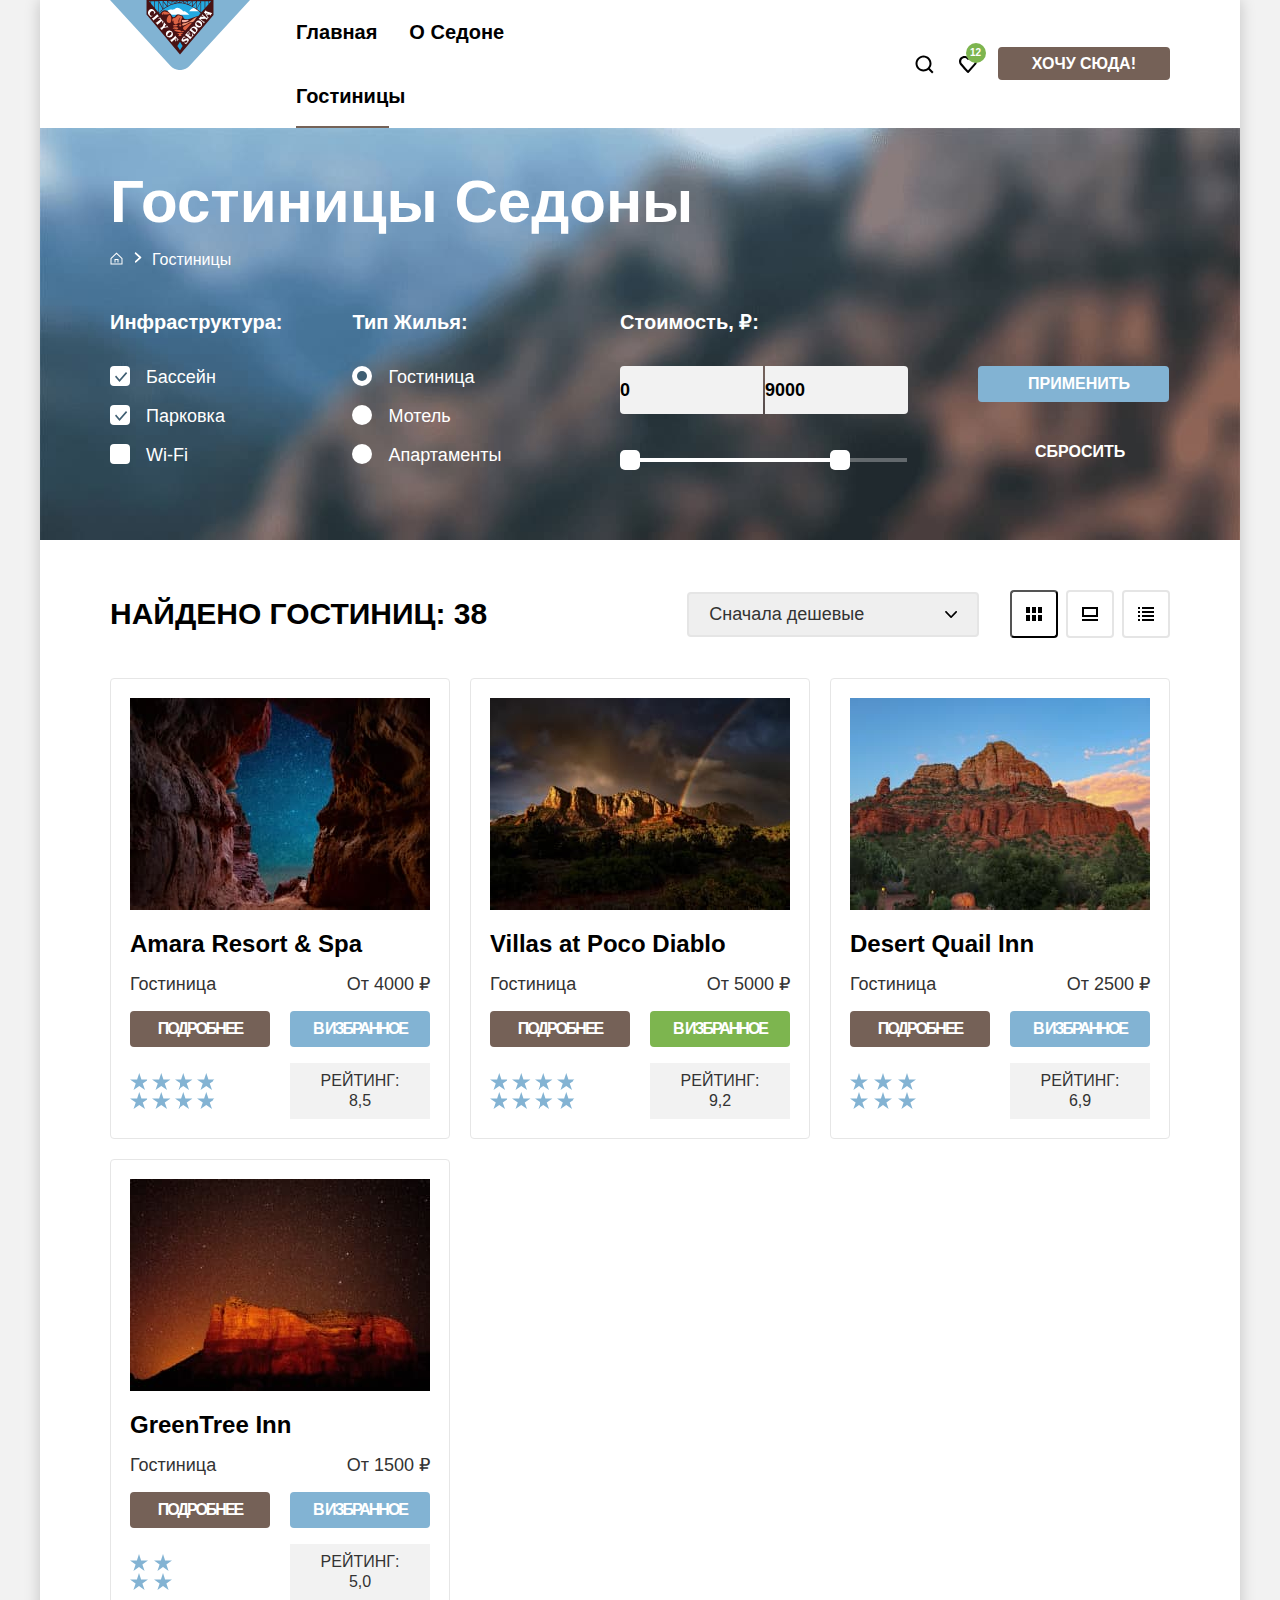
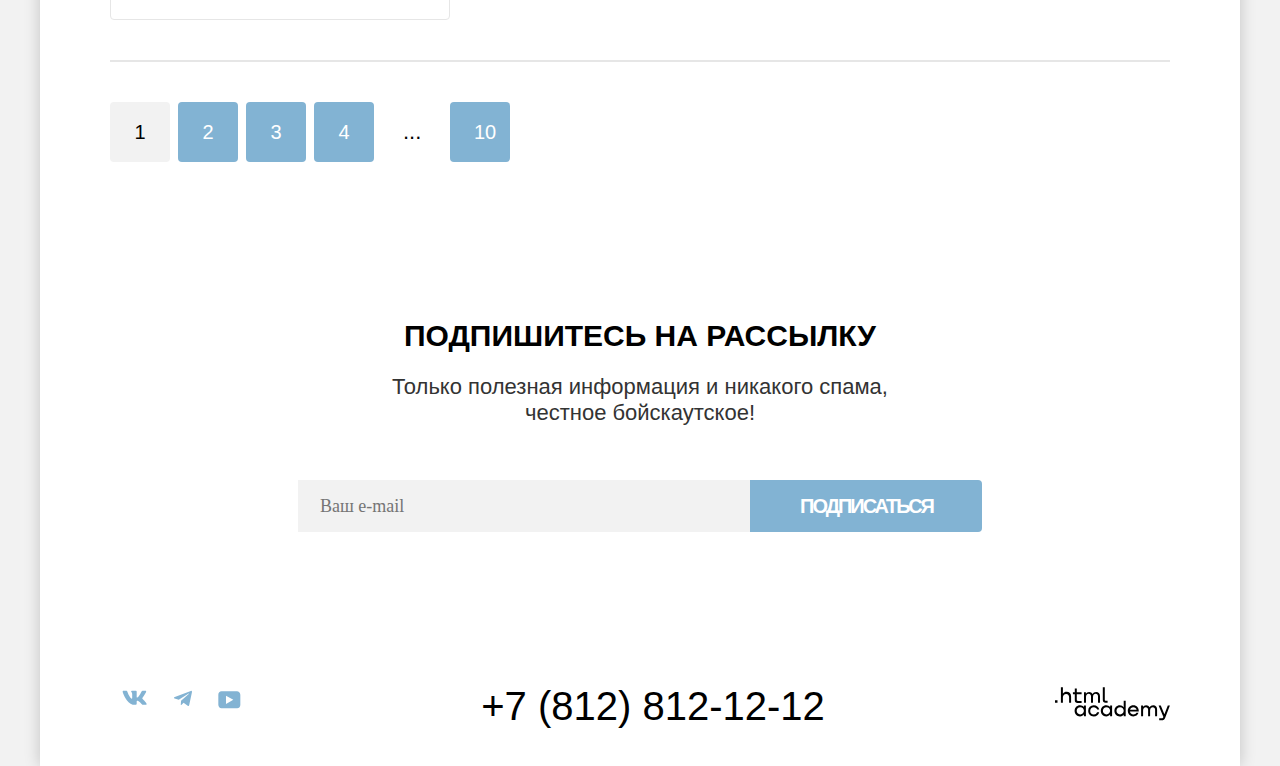
==== commit 4eb5d88f: "Merge pull request #6 from drajejke/master" ====
--- a/catalog.html
+++ b/catalog.html
@@ -51,8 +51,8 @@
               <a class="breadcrumbs-link" href="index.html">
                 <svg width="13" height="13" viewBox="0 0 13 13" fill="white" xmlns="http://www.w3.org/2000/svg">
                   <path
-                    d="M6.5 0.5L0.5 6.30006V12.5001H12.5V6.30006L6.5 0.5ZM11.5 11.5001H1.5V6.70005L6.5 1.9L11.5 6.70005V11.5001Z"/>
-                  <path d="M4.5 10.5001H5.5V8.00005H7.5V10.5001H8.5V7.00005H4.5V10.5001Z"/>
+                    d="M6.5 0.5L0.5 6.30006V12.5001H12.5V6.30006L6.5 0.5ZM11.5 11.5001H1.5V6.70005L6.5 1.9L11.5 6.70005V11.5001Z" />
+                  <path d="M4.5 10.5001H5.5V8.00005H7.5V10.5001H8.5V7.00005H4.5V10.5001Z" />
                 </svg><span class="visually-hidden">Главная</span></a>
             </li>
             <li class="breadcrumbs-item">
@@ -69,17 +69,23 @@
                 <ul class="cotalog-filter-list">
                   <li class="cotalog-filter-item">
                     <label class="control">
-                      <input class="control-input" type="checkbox" name="Бассейн" checked>Бассейн
-                    </label>
-                  </li>
-                  <li class="cotalog-filter-item">
-                    <label class="control">
-                      <input class="control-input" type="checkbox" name="Парковка" checked>Парковка
-                    </label>
-                  </li>
-                  <li class="cotalog-filter-item">
-                    <label class="control">
-                      <input class="control-input" type="checkbox" name="Wi-Fi">Wi-Fi
+                      <input class="control-input visually-hidden" type="checkbox" name="Бассейн" checked>
+                      <span class="control-mark"></span>
+                      <span class="control-label">Бассейн</span>
+                    </label>
+                  </li>
+                  <li class="cotalog-filter-item">
+                    <label class="control">
+                      <input class="control-input visually-hidden" type="checkbox" name="Парковка" checked>
+                      <span class="control-mark"></span>
+                      <span class="control-label">Парковка</span>
+                    </label>
+                  </li>
+                  <li class="cotalog-filter-item">
+                    <label class="control">
+                      <input class="control-input visually-hidden" type="checkbox" name="Wi-Fi">
+                      <span class="control-mark"></span>
+                      <span class="control-label">Wi-Fi</span>
                     </label>
                   </li>
                 </ul>
@@ -89,17 +95,23 @@
                 <ul class="cotalog-filter-list">
                   <li class="cotalog-filter-item">
                     <label class="control">
-                      <input class="control-input" type="radio" name="hotel-group" checked>Гостиница
-                    </label>
-                  </li>
-                  <li class="cotalog-filter-item">
-                    <label class="control">
-                      <input class="control-input" type="radio" name="hotel-group">Мотель
-                    </label>
-                  </li>
-                  <li class="cotalog-filter-item">
-                    <label class="control">
-                      <input class="control-input" type="radio" name="hotel-group">Апартаменты
+                      <input class="control-input visually-hidden" type="radio" name="hotel-group" checked>
+                      <span class="control-mark-radio"></span>
+                      <span class="control-label">Гостиница</span>
+                    </label>
+                  </li>
+                  <li class="cotalog-filter-item">
+                    <label class="control">
+                      <input class="control-input visually-hidden" type="radio" name="hotel-group">
+                      <span class="control-mark-radio"></span>
+                      <span class="control-label">Мотель</span>
+                    </label>
+                  </li>
+                  <li class="cotalog-filter-item">
+                    <label class="control">
+                      <input class="control-input visually-hidden" type="radio" name="hotel-group">
+                      <span class="control-mark-radio"></span>
+                      <span class="control-label">Апартаменты</span>
                     </label>
                   </li>
                 </ul>
@@ -113,6 +125,18 @@
                   <input class="price price-max" type="number" name="price-max" max="88000" placeholder="до"
                     value="9000">
                 </div>
+                <div class="price-range">
+                  <div class="range-scale">
+                    <div class="range-bar" style="left: 0; width: 226px;">
+                      <button type="button" class="range-toggle toggle-min">
+                        <span class="visually-hidden">Изменить минимальную цену.</span>
+                      </button>
+                      <button type="button" class="range-toggle toggle-max">
+                        <span class="visually-hidden">Изменить максимальную цену.</span>
+                      </button>
+                    </div>
+                  </div>
+                </div>
               </fieldset>
               <div class="filter-button-wrap">
                 <button class="button-additional button button-additional-filter" type="submit">Применить</button>
@@ -132,11 +156,13 @@
             <h2 class="search-result-title">Найдено гостиниц:</h2>
             <output class="search-result-output" name="result">38</output>
           </div>
-          <select class="select-control" aria-label="Сначала дешевые">
-            <option value="cheap">Сначала дешевые</option>
-            <option value="expensive">Сначала дорогие</option>
-            <option value="popular">Сначала популярные</option>
-          </select>
+          <div class="select">
+            <select class="select-control" aria-label="Сначала дешевые">
+              <option value="cheap">Сначала дешевые</option>
+              <option value="expensive">Сначала дорогие</option>
+              <option value="popular">Сначала популярные</option>
+            </select>
+          </div>
           <div class="bitton-light-wrap">
             <button class="button-view" type="button">
               <svg width="16" height="14" fill="none" xmlns="http://www.w3.org/2000/svg">
@@ -190,10 +216,10 @@
               <h3 class="hotel-card-title">Amara Resort & Spa</h3>
             </a>
             <div class="hotel-card-info-wrap">
-              <span class="hotel-card-type">Гостиница</span>
-              <span class="hotel-card-price">от 4000</span>
-              <button class="button" type="button">Подробнее</button>
-              <button class="button button-additional" type="button">В избранное</button>
+              <span class="hotel-card-type">гостиница</span>
+              <span class="hotel-card-price">от 4000 &#8381;</span>
+              <button class="button" type="button">подробнее</button>
+              <button class="button button-additional" type="button">в избранное</button>
               <span class="hotel-stars"></span>
               <span class="rating">Рейтинг: 8,5</span>
             </div>
@@ -205,10 +231,10 @@
               <h3 class="hotel-card-title">Villas at Poco Diablo</h3>
             </a>
             <div class="hotel-card-info-wrap">
-              <span class="hotel-card-type">Гостиница</span>
-              <span class="hotel-card-price">от 5000</span>
-              <button class="hotel-card-more-info button" type="button">Подробнее</button>
-              <button class="button button-selected" type="button">В избранное</button>
+              <span class="hotel-card-type">гостиница</span>
+              <span class="hotel-card-price">от 5000 &#8381;</span>
+              <button class="hotel-card-more-info button" type="button">подробнее</button>
+              <button class="button button-selected" type="button">в избранное</button>
               <span class="hotel-stars"></span>
               <span class="rating">Рейтинг: 9,2</span>
             </div>
@@ -219,10 +245,10 @@
               <h3 class="hotel-card-title">Desert Quail Inn</h3>
             </a>
             <div class="hotel-card-info-wrap">
-              <span class="hotel-card-type">Гостиница</span>
-              <span class="hotel-card-price">от 2500</span>
-              <button class="hotel-card-more-info button" type="button">Подробнее</button>
-              <button class="button button-additional" type="button">В избранное</button>
+              <span class="hotel-card-type">гостиница</span>
+              <span class="hotel-card-price">от 2500 &#8381;</span>
+              <button class="hotel-card-more-info button" type="button">подробнее</button>
+              <button class="button button-additional" type="button">в избранное</button>
               <span class="hotel-stars"></span>
               <span class="rating">Рейтинг: 6,9</span>
             </div>
@@ -233,10 +259,10 @@
               <h3 class="hotel-card-title">GreenTree Inn</h3>
             </a>
             <div class="hotel-card-info-wrap">
-              <span class="hotel-card-type">Гостиница</span>
-              <span class="hotel-card-price">от 1500</span>
-              <button class="hotel-card-more-info button" type="button">Подробнее</button>
-              <button class="button button-additional" type="button">В избранное</button>
+              <span class="hotel-card-type">гостиница</span>
+              <span class="hotel-card-price">от 1500 &#8381;</span>
+              <button class="hotel-card-more-info button" type="button">подробнее</button>
+              <button class="button button-additional" type="button">в избранное</button>
               <span class="hotel-stars"></span>
               <span class="rating">Рейтинг: 5,0</span>
             </div>
@@ -287,7 +313,7 @@
               <a class="footer-social-link" href="https://vk.com/htmlacademy">
                 <svg width="25" height="15" viewBox="0 0 25 15" fill="#83B3D3" xmlns="http://www.w3.org/2000/svg">
                   <path fill-rule="evenodd" clip-rule="evenodd"
-                    d="M24.12 1.8c.16-.54 0-.94-.8-.94H20.7c-.67 0-.98.34-1.15.73 0 0-1.33 3.2-3.22 5.27-.61.6-.9.8-1.23.8-.16 0-.41-.2-.41-.75v-5.1c0-.66-.19-.95-.74-.95H9.82c-.42 0-.67.3-.67.59 0 .62.95.76 1.04 2.51v3.8c0 .83-.15.98-.48.98-.9 0-3.06-3.2-4.34-6.88-.25-.72-.5-1-1.18-1H1.57c-.75 0-.9.34-.9.73 0 .68.89 4.07 4.14 8.55 2.17 3.06 5.23 4.72 8 4.72 1.68 0 1.88-.37 1.88-1v-2.32c0-.74.16-.88.7-.88.38 0 1.05.19 2.6 1.66 1.79 1.75 2.08 2.54 3.08 2.54h2.63c.75 0 1.12-.37.9-1.1-.23-.72-1.08-1.77-2.2-3.02-.62-.71-1.54-1.48-1.82-1.86-.39-.5-.28-.71 0-1.15 0 0 3.2-4.42 3.54-5.93Z"/>
+                    d="M24.12 1.8c.16-.54 0-.94-.8-.94H20.7c-.67 0-.98.34-1.15.73 0 0-1.33 3.2-3.22 5.27-.61.6-.9.8-1.23.8-.16 0-.41-.2-.41-.75v-5.1c0-.66-.19-.95-.74-.95H9.82c-.42 0-.67.3-.67.59 0 .62.95.76 1.04 2.51v3.8c0 .83-.15.98-.48.98-.9 0-3.06-3.2-4.34-6.88-.25-.72-.5-1-1.18-1H1.57c-.75 0-.9.34-.9.73 0 .68.89 4.07 4.14 8.55 2.17 3.06 5.23 4.72 8 4.72 1.68 0 1.88-.37 1.88-1v-2.32c0-.74.16-.88.7-.88.38 0 1.05.19 2.6 1.66 1.79 1.75 2.08 2.54 3.08 2.54h2.63c.75 0 1.12-.37.9-1.1-.23-.72-1.08-1.77-2.2-3.02-.62-.71-1.54-1.48-1.82-1.86-.39-.5-.28-.71 0-1.15 0 0 3.2-4.42 3.54-5.93Z" />
                 </svg>
               </a>
               <span class="visually-hidden">Вконтакте</span>
@@ -296,7 +322,7 @@
               <a class="footer-social-link" href="https://t.me/htmlacademy">
                 <svg width="18" height="16" viewBox="0 0 18 16" fill="#83B3D3" xmlns="http://www.w3.org/2000/svg">
                   <path
-                    d="M16.79.96.84 7.1c-1.09.44-1.08 1.05-.2 1.32l4.1 1.28 9.47-5.98c.44-.27.85-.13.52.17l-7.68 6.93-.28 4.22c.41 0 .6-.2.83-.41l1.99-1.94 4.13 3.06c.77.42 1.31.2 1.5-.71l2.72-12.8c.28-1.1-.43-1.61-1.16-1.28Z"/>
+                    d="M16.79.96.84 7.1c-1.09.44-1.08 1.05-.2 1.32l4.1 1.28 9.47-5.98c.44-.27.85-.13.52.17l-7.68 6.93-.28 4.22c.41 0 .6-.2.83-.41l1.99-1.94 4.13 3.06c.77.42 1.31.2 1.5-.71l2.72-12.8c.28-1.1-.43-1.61-1.16-1.28Z" />
                 </svg>
               </a>
               <span class="visually-hidden">Телеграмм</span>
@@ -305,7 +331,7 @@
               <a class="footer-social-link" href="https://www.youtube.com/user/htmlacademyru">
                 <svg width="23" height="18" viewBox="0 0 23 18" fill="#83B3D3" xmlns="http://www.w3.org/2000/svg">
                   <path
-                    d="M18.94.36H3.51C1.65.36.33 1.95.33 3.76v10.09c0 1.91 1.32 3.5 3.18 3.5h15.65c1.64 0 3.17-1.59 3.17-3.4V3.76c-.22-1.8-1.53-3.4-3.39-3.4ZM7.99 12.89V4.82l7.34 4.04-7.34 4.03Z"/>
+                    d="M18.94.36H3.51C1.65.36.33 1.95.33 3.76v10.09c0 1.91 1.32 3.5 3.18 3.5h15.65c1.64 0 3.17-1.59 3.17-3.4V3.76c-.22-1.8-1.53-3.4-3.39-3.4ZM7.99 12.89V4.82l7.34 4.04-7.34 4.03Z" />
                 </svg>
               </a>
               <span class="visually-hidden">Ютуб</span>
--- a/styles/styles.css
+++ b/styles/styles.css
@@ -16,24 +16,34 @@
 
 :root {
   --color-black: #000;
+  --color-black-03: rgba(0, 0, 0, 0.3);
   --color-white: #fff;
+  --color-red: #FF5757;
   --color-light-black: #333;
   --color-light-blue: #82B3D3;
   --color-darker-blue: #68A2CA;
-  --color-light-blue-30:rgba(104, 162, 202, 0.3);
+  --color-light-blue-30: rgba(104, 162, 202, 0.3);
   --color-green: #7DB54F;
   --color-darker-green: #6C9E42;
   --color-brown: #756157;
   --color-darker-brown: #615048;
   --color-brown-30: rgba(117, 97, 87, 0.3);
-  --color-background-invisible: rgba(255, 255, 255, 0);
   --color-background-light-blue-12: rgba(131, 179, 211, 0.12);
   --color-background-light-blue-20: rgba(131, 179, 211, 0.2);
   --color-background-white: #F2F2F2;
   --color-background-logo: rgb(45, 112, 194);
+  --color-background-brown: #756257;
   --color-border: #E5E5E5;
   --color-border-blue: #3F5E72;
-  }
+  --color-range-scale: rgba(255, 255, 255, 0.3);
+  --color-background-price: #E6E6E6;
+  --box-shadow-02: rgba(0, 0, 0, 0.2);
+  --box-shadow-25: rgba(0, 0, 0, 0.25);
+  --box-shadow-40: rgba(0, 0, 0, 0.4);
+  --box-shadow-15:rgba(0, 0, 0, 0.15);
+  --color-gray-06: rgba(255, 255, 255, 0.6);
+  --modal-background: rgba(242, 242, 242, 0.8);
+}
 
 html {
   height: 100%;
@@ -42,12 +52,10 @@
 body {
   width: 1200px;
   font-family: "PT Sans", sans-serif;
-  font-size: 22px;
-  line-height: 26px;
   color: var(--color-black);
   background-color: var(--color-background-white);
   margin: 0 auto;
-  box-shadow: 0 0 15px rgba(0, 0, 0, 0.2);
+  box-shadow: 0 0 15px var(--box-shadow-02);
 }
 
 ul {
@@ -76,13 +84,14 @@
 }
 
 .button:active {
-  color: rgba(255, 255, 255, 0.3);
-}
-
-.button:disabled{
+  color: var(--color-range-scale)
+}
+
+.button:disabled {
   background-color: var(--color-border);
   color: var(--color-white);
 }
+
 .button-additional {
   font-size: 16px;
   line-height: 20px;
@@ -95,20 +104,21 @@
 }
 
 .button-invisible {
-  background-color: var(--color-background-invisible);
+  background-color: transparent;
   padding: 8px 57px;
+  width: 191px;
 }
 
 .button-invisible:hover {
-  background-color: var(--color-background-invisible);
-  color: rgba(255, 255, 255, 0.3);
+  background-color: transparent;
+  color: var(--color-range-scale)
 }
 
 .button-invisible:focus {
   outline: none;
   border: 3px solid var(--color-light-blue);
   padding: 5px 54px;
-  background-color: var(--color-background-invisible);
+  background-color: transparent;
 }
 
 .button-invisible:disabled {
@@ -125,20 +135,20 @@
   align-items: center;
 }
 
-.button-view:not(:first-of-type){
+.button-view:not(:first-of-type) {
   border: 2px solid var(--color-border)
 }
 
-.button-view:hover{
+.button-view:hover {
   border-color: var(--color-black);
 }
 
-.button-view:focus{
+.button-view:focus {
   outline: none;
   border-color: var(--color-darker-blue);
 }
 
-.button-view:hover{
+.button-view:active {
   border-color: var(--color-black);
 }
 
@@ -155,24 +165,28 @@
 .button-additional-subscribe {
   font-size: 20px;
   line-height: 36px;
+  letter-spacing: -2px;
   border: none;
   border-radius: 0 4px 4px 0;
   padding: 8px 50px;
-  width: 243px;
+  width: 232px;
 }
 
 .button-additional-filter {
   margin-top: 56px;
   margin-bottom: 32px;
   padding: 8px 50px;
+  width: 191px;
 }
 
 .button-search-hotel {
   font-size: 20px;
   line-height: 36px;
   width: 376px;
-  height: 52px;
   padding: 8px 50px;
+  display: block;
+  margin: 0 auto;
+  box-sizing: border-box;
 }
 
 .visually-hidden {
@@ -236,13 +250,13 @@
   position: relative;
 }
 
-.navigation-link-current::before{
+.navigation-link-current::before {
   content: "";
   position: absolute;
   width: 68px;
   bottom: 0;
   height: 2px;
-  background-color: #756257;
+  background-color: var(--color-background-brown);
 }
 
 .navigation-link-current-cotalog::before {
@@ -313,7 +327,7 @@
   background-size: 100% 100%;
 }
 
-.logo-wrap::after{
+.logo-wrap::after {
   content: url(../images/Vector-hero.svg);
   position: relative;
   top: 25px;
@@ -376,6 +390,7 @@
 .advantages-item-light-blue {
   color: var(--color-white);
   background-color: var(--color-light-blue);
+  padding-top: 92px;
 }
 
 .advantages-item-light-blue-12 {
@@ -402,14 +417,14 @@
   display: block;
   width: 60px;
   height: 2px;
-  background: rgba(0, 0, 0, 0.3);
+  background: var(--color-black-03);
   position: absolute;
   left: 170px;
   top: 189px;
 }
 
-.advantages-item-light-blue .advantages-title::after{
-  background: rgba(255, 255, 255, 0.3);
+.advantages-item-light-blue .advantages-title::after {
+  background: var(--color-range-scale);
   top: 178px;
 }
 
@@ -463,15 +478,16 @@
   text-transform: uppercase;
   margin: 0;
 }
+
 .recommendations-item:first-child .recommendations-title::after {
-  content:url(../images/home-icon.svg);
+  content: url(../images/home-icon.svg);
   position: absolute;
   left: 162px;
   top: 80px;
 }
 
-.recommendations-item:nth-child(2) .recommendations-title::after{
-  content: url(../images/Eat-icon.svg);
+.recommendations-item:nth-child(2) .recommendations-title::after {
+  content: url(../images/eat-icon.svg);
   position: absolute;
   left: 162px;
   top: 80px;
@@ -486,6 +502,7 @@
 
 .recommendations-text {
   margin: 0;
+  padding: 0 85px;
 }
 
 .recommendations-list li:last-child,
@@ -511,6 +528,8 @@
 
 .search-hotel-text {
   margin: 0 0 54px 0;
+  font-size: 22px;
+  line-height: 26px;
 }
 
 .subscribe {
@@ -552,19 +571,24 @@
 }
 
 .subscribe-email {
+  font-family: 'PT Sans';
   font-size: 18px;
   line-height: 24px;
   font-weight: 400;
   color: var(--color-black);
   background-color: var(--color-background-white);
-  padding: 0;
   border: none;
   flex-grow: 1;
 }
 
+.subscribe-email::placeholder {
+  padding: 14px 0 14px 20px;
+}
+
+
 .page-footer {
   background-color: var(--color-white);
-  padding: 40px 70px 30px;
+  padding: 45px 70px 35px;
 }
 
 .page-footer-container {
@@ -576,6 +600,19 @@
 .footer-social-list {
   display: flex;
   flex-wrap: wrap;
+  margin: 5px 0;
+}
+
+.footer-social-item:first-child a > svg {
+  transform: translate(-2px, -8px);
+}
+
+.footer-social-item:last-child a > svg {
+  transform: translateY(-7px);
+}
+
+.footer-social-item:not(:first-child).footer-social-item:not(:last-child) a > svg {
+  transform: translate(3px, -8px);
 }
 
 .footer-social-link {
@@ -587,21 +624,14 @@
   box-sizing: border-box;
 }
 
-.footer-social-icon{
-  position: absolute;
-  top: 0;
-  right: 0;
-  bottom: 0;
-  left: 0;
-  margin: auto;
-}
-
 .footer-social-link:hover svg {
   fill: var(--color-darker-blue);
 }
+
 .footer-social-link:focus svg {
   fill: var(--color-darker-blue);
 }
+
 .footer-social-link:active svg {
   fill: var(--color-light-blue-30);
 }
@@ -613,10 +643,7 @@
 .contacts-phone {
   font-style: normal;
   font-size: 40px;
-  line-height: 40px;
-  font-weight: 400;
   text-decoration: none;
-  text-transform: uppercase;
   color: var(--color-black);
 }
 
@@ -652,14 +679,14 @@
   font-weight: 700;
   color: var(--color-white);
   background-image: url(../images/catalog-background.jpg);
-  background-size: 100% auto;
+  background-size: 100% 100%;
   background-repeat: no-repeat;
 
 }
 
 .breadcrumbs-wrap {
   width: 1060px;
-  margin: 30px auto 40px;
+  margin: 35px auto 40px;
 }
 
 
@@ -676,7 +703,7 @@
 }
 
 .breadcrumbs-item::after {
-  content: url(../images/breadcrumbs-arrow-right.svg);
+  content: url(../images/arrow-right.svg);
   position: absolute;
   left: 24px;
 }
@@ -688,12 +715,12 @@
   margin-right: 29px;
 }
 
-.breadcrumbs-link:focus svg{
-  fill: rgba(255, 255, 255, 0.6);
+.breadcrumbs-link:focus svg {
+  fill: var(--color-gray-06);
 }
 
 .breadcrumbs-link:active {
-  fill: rgba(255, 255, 255, 0.6);
+  fill: var(--color-gray-06);
 }
 
 
@@ -703,6 +730,7 @@
   width: 1060px;
   justify-content: space-between;
   align-items: flex-start;
+  padding-bottom: 70px;
 }
 
 .cotalog-filter-group {
@@ -714,12 +742,82 @@
 .catalog-filter-left-wrap {
   width: 370px;
   display: flex;
-  justify-content: space-between;
   margin-right: 140px;
 }
 
 .catalog-filter-left-wrap .cotalog-filter-group {
   width: 150px;
+}
+
+.catalog-filter-left-wrap fieldset:first-child {
+  margin-right: 70px;
+}
+
+.control {
+  position: relative;
+  display: block;
+  padding-left: 36px;
+}
+
+.control-mark {
+  position: absolute;
+  width: 20px;
+  height: 20px;
+  border-radius: 4px;
+  background-color: var(--color-white);
+  left: 0;
+}
+
+.control-input[type="radio"]:checked + .control-mark-radio:before {
+  position: absolute;
+  width: 10px;
+  height: 10px;
+  border-radius: 50%;
+  background-color: var(--color-border-blue);
+  content: "";
+  left: 5px;
+  top: 5px;
+}
+
+.control-input[type="checkbox"]:checked + .control-mark::before {
+  content: url(../images/check.svg);
+  background-repeat: no-repeat;
+  position: absolute;
+  left: 5px;
+  top: -1px;
+}
+
+
+.control:hover .control-mark,
+.control:hover .control-mark-radio {
+  opacity: 0.6;
+}
+
+.control:hover .control-label {
+  opacity: 0.6;
+}
+
+.control-input:focus + .control-mark,
+.control-input:focus + .control-mark-radio {
+  border: 3px solid var(--color-light-blue);
+}
+
+.control:active .control-mark,
+.control:active .control-mark-radio {
+  opacity: 0.3;
+}
+
+.control:active .control-label {
+  opacity: 0.3;
+}
+
+.control-mark-radio {
+  position: absolute;
+  width: 20px;
+  height: 20px;
+  border-radius: 50%;
+  background-color: var(--color-white);
+  left: 0;
 }
 
 .catalog-filter-right-wrap {
@@ -730,12 +828,13 @@
   width: 288px;
   margin-right: 70px;
   display: flex;
-}
-
-.filter-button-wrap {
+  flex-wrap: wrap;
+}
+
+/* .filter-button-wrap {
   display: flex;
   flex-direction: column;
-}
+} */
 
 .cotalog-filter-title {
   font-size: 20px;
@@ -759,6 +858,8 @@
 .price-container {
   display: flex;
   gap: 2px;
+  height: 48px;
+  margin-bottom: 36px;
 }
 
 .price {
@@ -773,16 +874,87 @@
   max-height: 48px;
 }
 
+.price:hover {
+  background-color: var(--color-background-price);
+}
+
+.price:focus {
+  outline: none;
+  background-color: var(--color-background-price);
+  border: 3px solid var(--color-light-blue);
+  width: 137px;
+}
+
+.price:active {
+  outline: none;
+  border: 2px solid var(--color-black);
+  width: 139px;
+}
+
+.price::-webkit-outer-spin-button,
+.price::-webkit-inner-spin-button {
+  appearance: none;
+  margin: 0;
+}
+
 .price-min {
   border-radius: 4px 0 0 4px;
 }
 
-.price-max{
+.price-max {
   border-radius: 0 4px 4px 0;
+}
+
+.range-scale {
+  position: relative;
+  height: 4px;
+  background-color: var(--color-range-scale);
+  width: 287px;
+}
+
+.range-bar {
+  position: absolute;
+  height: 4px;
+  background-color: var(--color-white);
+}
+
+.range-toggle {
+  position: absolute;
+  width: 20px;
+  height: 20px;
+  background-color: var(--color-white);
+  border-radius: 5px;
+  cursor: pointer;
+  border: none;
+}
+
+.toggle-min {
+  left: 2;
+  top: -8px;
+}
+
+.toggle-max {
+  left: 210px;
+  top: -8px;
+}
+
+.range-toggle:hover {
+  box-shadow: 0 4px 10px var(--box-shadow-25)
+}
+
+.range-toggle:focus {
+  border: 3px solid var(--color-light-blue);
+  box-shadow: 0 4px 10px var(--box-shadow-25);
+}
+
+.range-toggle:active {
+  border: 2px solid var(--color-light-blue);
+  box-shadow: 0 7px 15px var(--box-shadow-40);
 }
 
 .search-results {
   background-color: var(--color-white);
+  padding-top: 50px;
 }
 
 .search-result-wrap {
@@ -807,16 +979,27 @@
   color: var(--color-black);
 }
 
+.select {
+  position: relative;
+  display: flex;
+  align-items: center;
+  width: 292px;
+  margin-right: auto;
+}
+
 .select-control {
+  width: 100%;
   font-family: 'PT Sans', sans-serif;
   font-size: 18px;
   line-height: 21px;
-  width: 292px;
   border: 2px solid var(--color-border);
   border-radius: 4px;
   color: var(--color-light-black);
-  margin-right: 70px;
-  padding: 14px 20px;
+  padding: 10px 48px 10px 20px;
+  background-image: url(../images/arrow-down.svg);
+  background-repeat: no-repeat;
+  background-position: right 20px center;
+  appearance: none;
 }
 
 .select-control:hover,
@@ -850,9 +1033,9 @@
 .hotel-card-item {
   flex-basis: 340px;
   box-sizing: border-box;
-  border: 1px solid #E6E6E6;
+  border: 1px solid var(--color-background-price);
   border-radius: 4px;
-  padding: 18px;
+  padding: 19px;
 }
 
 .hotel-card-link {
@@ -877,11 +1060,21 @@
   column-gap: 20px;
   display: grid;
   grid-template-columns: 140px 140px;
-  grid-template-rows: 16px 36px 36px;
+  /* grid-template-rows: 21px 36px 36px; */
   row-gap: 16px;
 }
 
-.hotel-card-price{
+.hotel-card-info-wrap button:first-of-type {
+  padding: 8px 26px;
+  letter-spacing: -2px;
+}
+
+.hotel-card-info-wrap button:last-of-type {
+  padding: 8px 20px;
+  letter-spacing: -2px;
+}
+
+.hotel-card-price {
   text-align: end;
 }
 
@@ -890,6 +1083,7 @@
   line-height: 21px;
   font-weight: 400;
   color: var(--color-light-black);
+  text-transform: capitalize;
 }
 
 .hotel-stars {
@@ -902,6 +1096,7 @@
 .hotel-card-item:nth-child(3) .hotel-card-info-wrap .hotel-stars {
   margin-right: 74px;
 }
+
 .hotel-card-item:nth-child(4) .hotel-card-info-wrap .hotel-stars {
   margin-right: 98px;
 }
@@ -917,7 +1112,7 @@
 
 .hotel-card-list::after {
   content: "";
-  border: 1px solid #E6E6E6;
+  border: 1px solid var(--color-background-price);
   width: 1060px;
   margin-top: 20px;
 }
@@ -958,7 +1153,8 @@
 }
 
 .pagination-link:active {
-  color: rgba(255, 255, 255, 0.3);;
+  color: var(--color-range-scale)
+  ;
 }
 
 .pagination-current {
@@ -998,3 +1194,311 @@
 .subscribe-catalog-text {
   color: var(--color-light-black);
 }
+
+/* МОДАЛЬНОЕ ОКНО */
+
+.modal-container {
+  display: grid;
+  position: fixed;
+  top: 0;
+  left: 0;
+  width: 100%;
+  height: 100%;
+  background-color: var(--modal-background);
+}
+
+.modal-container-close {
+  display: none;
+}
+
+.modal {
+  position: relative;
+  margin: auto;
+  padding: 64px 70px;
+  background-color: var(--color-white);
+  box-shadow: 0 25px 50px var(--box-shadow-15);
+  border-radius: 30px;
+  width: 577px;
+}
+
+.modal-form {
+  display: grid;
+  row-gap: 23px;
+}
+
+.modal-arrival-wrap {
+  display: grid;
+  grid-template-rows: 48px 21px;
+  grid-template-columns: auto 440px;
+  row-gap: 8px;
+}
+
+.modal-departed-wrap {
+  display: grid;
+  grid-template-rows: 48px 21px;
+  grid-template-columns: auto 440px;
+  row-gap: 8px;
+}
+
+.modal-filed-wrap {
+  display: grid;
+  grid-template-columns: 247px 242px;
+  column-gap: 88px;
+  row-gap: 43px;
+}
+
+.filed-botton-wrap {
+  display: flex;
+}
+
+.modal-close-button {
+  position: absolute;
+  width: 52px;
+  height: 52px;
+  border-radius: 50px;
+  border-style: none;
+  background-color: var(--color-background-white);
+  top: 64px;
+  right: 52px;
+}
+
+.cross-icon{
+  display: block;
+  margin: auto;
+}
+
+.modal-close-button:hover {
+  background-color: var(--color-background-price);
+}
+
+.modal-close-button:focus {
+  background-color: var(--color-background-price);
+  border: 3px solid var(--color-light-blue);
+  outline: none;
+}
+
+.modal-close-button:active svg {
+ fill: var(--color-black-03);
+}
+
+
+
+.modal-title {
+  font-size: 30px;
+  line-height: 36px;
+  margin: 0;
+  margin-bottom: 64px;
+}
+
+.modal-form-title {
+  font-size: 20px;
+  line-height: 24px;
+  font-weight: 700;
+  padding: 12px 0;
+}
+
+.modal-form-title + input[type="text"]::placeholder {
+  font-family: inherit;
+  font-weight: 700;
+  font-size: 18px;
+  line-height: 24px;
+  color: var(--color-black);
+  padding-top: 12px;
+  padding-left: 20px;
+  background-image: url(../images/calendar.svg);
+  background-repeat: no-repeat;
+  background-position: right 22px top 16px;
+
+}
+
+.date-arrival {
+  background-color: var(--color-background-white);
+  border-style: none;
+  border-radius: 4px;
+  padding: 0;
+}
+
+.model-text {
+  margin: 0;
+  font-size: 16px;
+  line-height: 21px;
+  color: var(--color-light-black);
+  grid-column: 2/3;
+  margin-left: 20px;
+}
+
+.modal-text-danger {
+  color: var(--color-red);
+}
+
+.filed-wrap {
+  display: flex;
+  justify-content: space-between;
+  align-items: center;
+}
+
+.filed-button + input[type="number"] {
+  width: 31px;
+  border: none;
+  background-color: var(--color-background-white);
+  color: var(--color-black);
+}
+
+.field-number {
+  font-family: inherit;
+  font-weight: 700;
+  font-size: 18px;
+  line-height: 20px;
+  padding: 0;
+
+}
+
+.filed-button + input[type="number"]::placeholder {
+  padding: 14px 10px;
+  margin: 0;
+}
+
+
+.filed-button {
+  width: 40px;
+  padding: 14px 10px;
+  display: flex;
+  align-items: center;
+  justify-content: center;
+  border: none;
+  border-radius: 4px 0 0 4px;
+  background-color: var(--color-background-white);
+}
+.field-minus,
+.field-plus {
+  width: 20px;
+  height: 20px;
+  position: relative;
+}
+
+.field-minus::before,
+.field-plus::before {
+  content: "";
+  width: 2px;
+  height: 14px;
+  background-color: var(--color-brown-30);
+  transform: rotate(-90deg);
+  display: block;
+  margin: auto;
+  position: absolute;
+  right: 9px;
+  top: 3px;
+}
+
+.field-plus::after {
+  content: "";
+  width: 2px;
+  height: 14px;
+  background-color: var(--color-brown-30);
+  display: block;
+  position: absolute;
+  left: 9px;
+  top: 3px;
+}
+
+
+.field-number::-webkit-outer-spin-button,
+.field-number::-webkit-inner-spin-button {
+  display: none;
+}
+
+.filed-button:hover .field-minus::before,
+.filed-button:hover .field-plus::after,
+.filed-button:hover .field-plus::before,
+.filed-button:focus .field-minus::before,
+.filed-button:focus .field-plus::after,
+.filed-button:focus .field-plus::before   {
+  background-color: var(--color-black);
+}
+
+.filed-button:focus .field-minus,
+.filed-button:focus .field-plus {
+  border: 3px solid var(--color-light-blue);
+  border-radius: 4px;
+
+}
+
+.more-button {
+  border-radius: 0 4px 4px 0;
+}
+
+.info {
+  position: relative;
+}
+
+.tooltip {
+  position: absolute;
+  width: 26px;
+  height: 26px;
+  margin-left: 59px;
+}
+
+.tooltip-toggle {
+  border: none;
+  background-color: transparent;
+  padding: 0;
+  margin: 0;
+  display: block;
+}
+
+.tooltip-icon {
+  width: 100%;
+  height: 100%;
+  display: block;
+}
+
+.tooltip-text {
+  background-color: var(--color-light-black);
+  color: var(--color-white);
+  font-weight: 400;
+  font-size: 16px;
+  line-height: 20px;
+  text-transform: none;
+  padding: 15px 20px;
+  box-shadow: 0 15px 30px var(--color-black-03);
+  border-radius: 10px;
+  width: 256px;
+  height: 143px;
+  box-sizing: border-box;
+  position: absolute;
+  left: -112px;
+  top: 41px;
+  display: none;
+ }
+
+ .tooltip-text::before{
+  content: url(../images/triangle-tooltip.svg);
+  display: block;
+  width: 19px;
+  height: 9px;
+  position: absolute;
+  top: -15px;
+  left:0;
+  right:0;
+  margin-left: auto;
+  margin-right: auto;
+}
+
+.tooltip-toggle:hover + .tooltip-text,
+.tooltip-toggle:focus + .tooltip-text {
+  display: block;
+}
+
+
+
+.modal-button {
+  padding: 18px 256.5px;
+  grid-column: 1/-1;
+  font-size: 20px;
+  line-height: 24px;
+  text-transform: uppercase;
+  font-weight: 700;
+  border-style: none;
+  color: var(--color-white);
+  border-radius: 10px;
+}
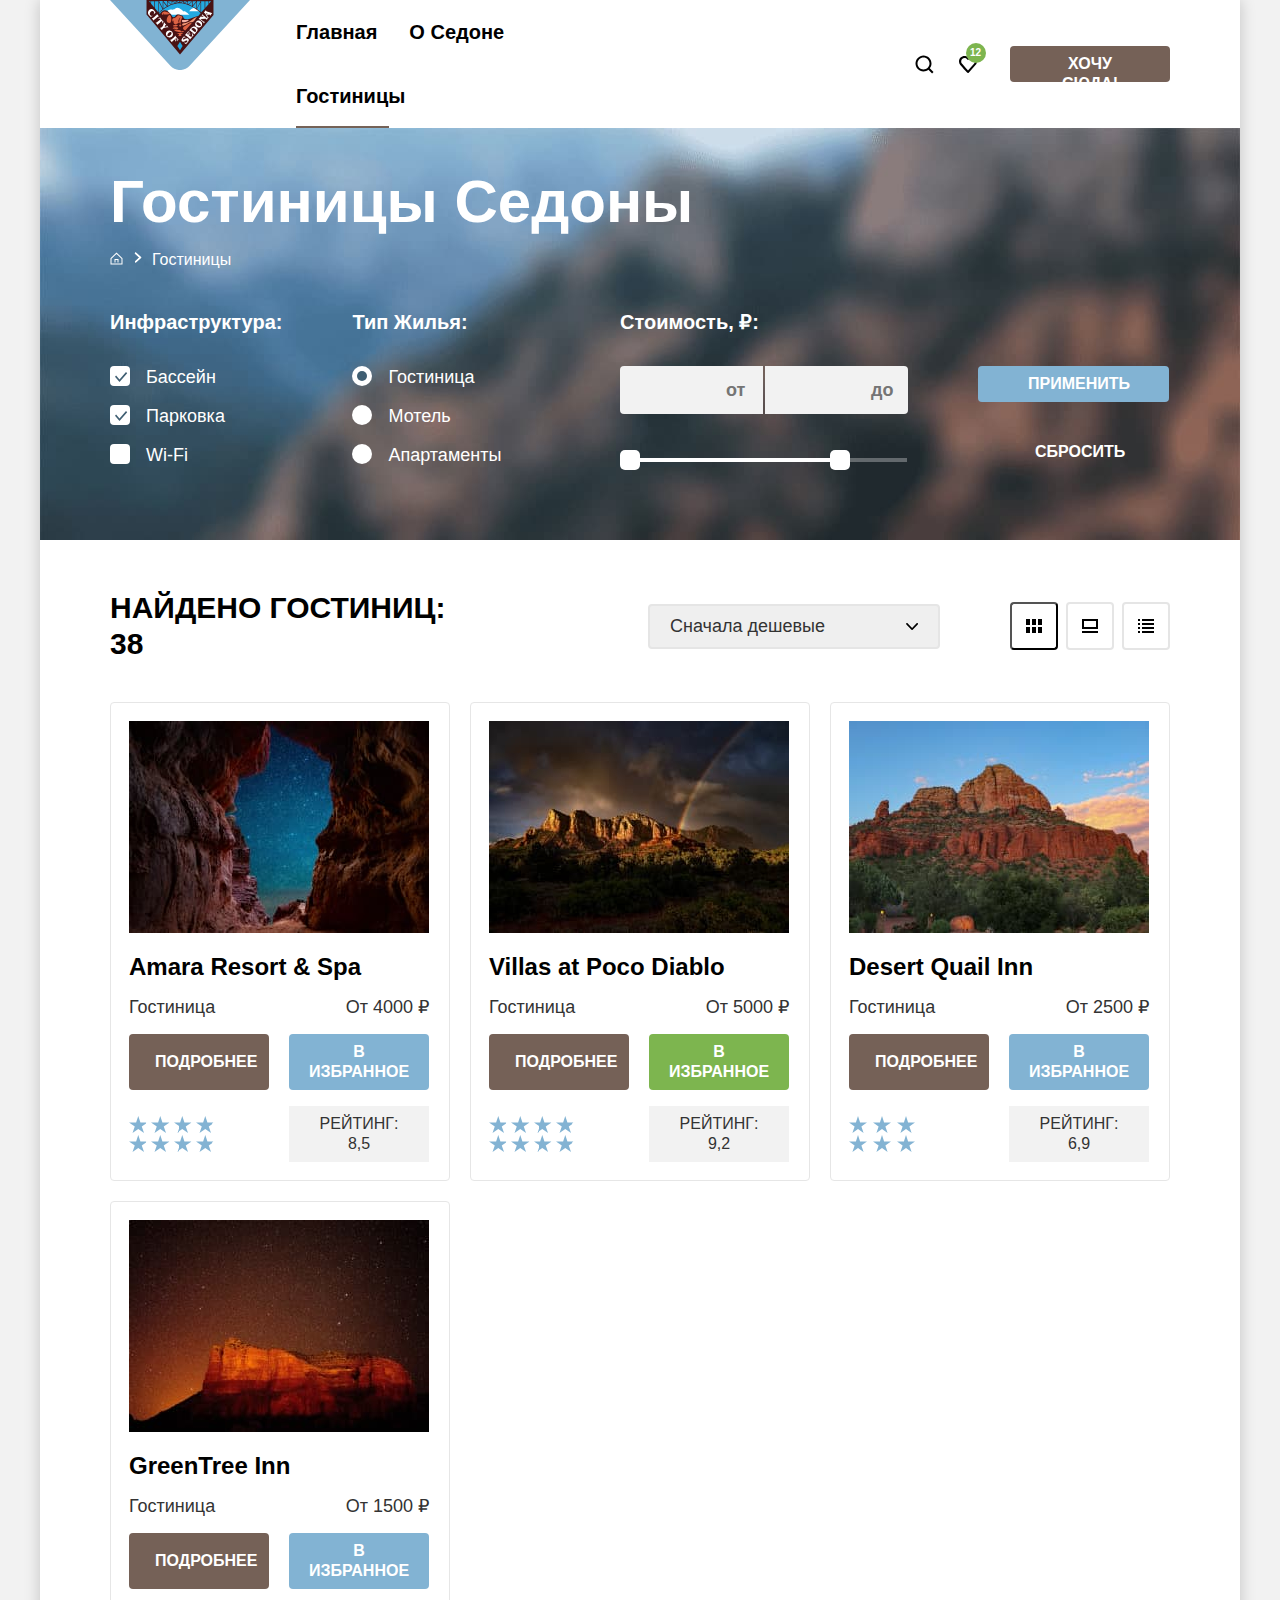
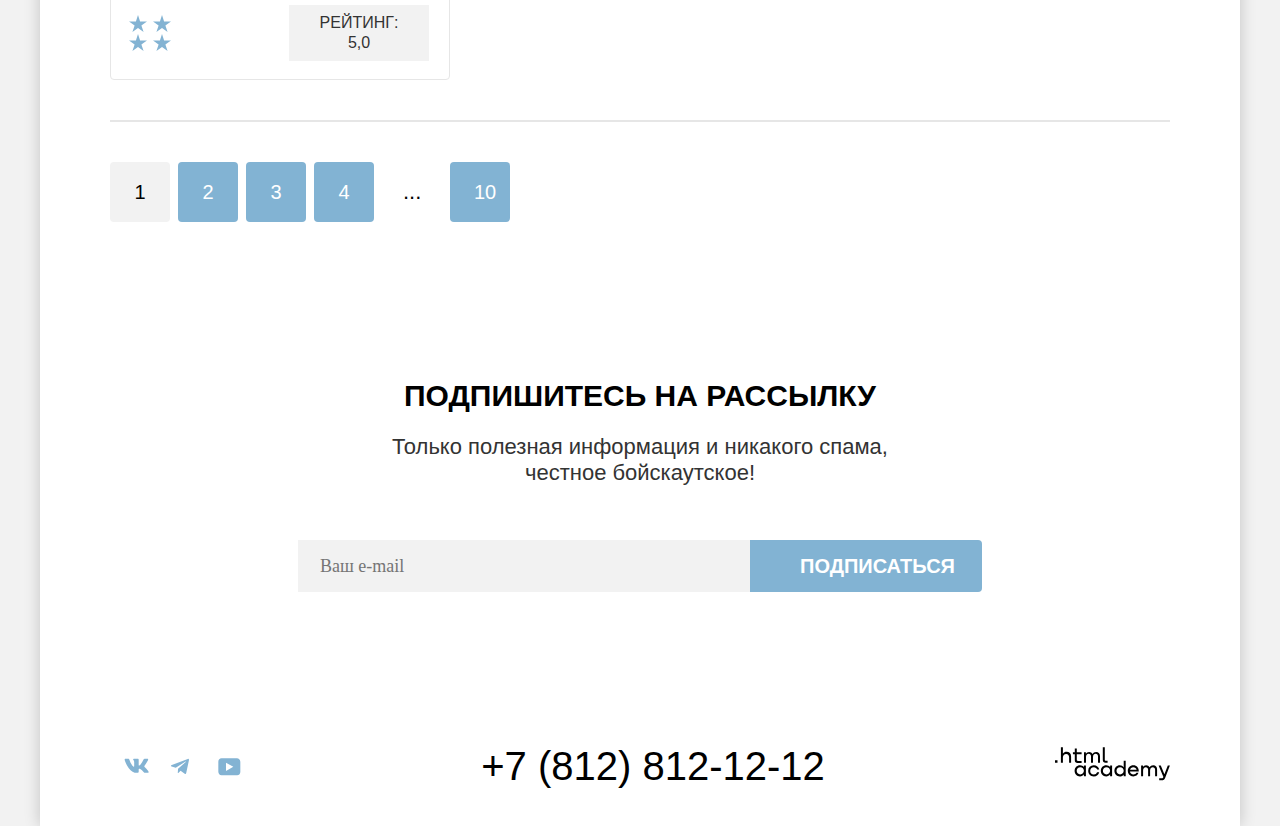
==== commit 578a8b28: "Merge pull request #8 from drajejke/master" ====
--- a/catalog.html
+++ b/catalog.html
@@ -31,9 +31,12 @@
             <a class="navigation-link navigation-link-search" href="#"><span class="visually-hidden">Поиск</span></a>
           </li>
           <li class="navigation-item">
-            <a class="navigation-link navigation-link-favorites" href="#"><span
-                class="visually-hidden">Избранное</span><span class="namber-wrap"><span
-                  class="number">12</span></span></span></a>
+            <a class="navigation-link navigation-link-favorites" href="#">
+              <span class="visually-hidden">Избранное</span>
+              <span class="namber-wrap">
+                <span class="number">12</span>
+              </span>
+            </a>
           </li>
           <li class="navigation-item">
             <a class="navigation-link button" href="#">Хочу сюда!</a>
@@ -121,9 +124,8 @@
               <fieldset class="cotalog-filter-group">
                 <legend class="cotalog-filter-title">Стоимость, ₽:</legend>
                 <div class="price-container">
-                  <input class="price price-min" type="number" name="price-min" min="0" placeholder="от" value="0">
-                  <input class="price price-max" type="number" name="price-max" max="88000" placeholder="до"
-                    value="9000">
+                  <input class="price price-min" type="number" name="price-min" min="0" placeholder="от">
+                  <input class="price price-max" type="number" name="price-max" max="88000" placeholder="до">
                 </div>
                 <div class="price-range">
                   <div class="range-scale">
--- a/styles/styles.css
+++ b/styles/styles.css
@@ -40,7 +40,7 @@
   --box-shadow-02: rgba(0, 0, 0, 0.2);
   --box-shadow-25: rgba(0, 0, 0, 0.25);
   --box-shadow-40: rgba(0, 0, 0, 0.4);
-  --box-shadow-15:rgba(0, 0, 0, 0.15);
+  --box-shadow-15: rgba(0, 0, 0, 0.15);
   --color-gray-06: rgba(255, 255, 255, 0.6);
   --modal-background: rgba(242, 242, 242, 0.8);
 }
@@ -65,6 +65,7 @@
 }
 
 .button {
+  font-family: 'PT Sans', sans-serif;
   font-weight: 700;
   font-size: 16px;
   line-height: 20px;
@@ -93,6 +94,7 @@
 }
 
 .button-additional {
+  font-family: 'PT Sans', sans-serif;
   font-size: 16px;
   line-height: 20px;
   background-color: var(--color-light-blue);
@@ -104,6 +106,7 @@
 }
 
 .button-invisible {
+  font-family: 'PT Sans', sans-serif;
   background-color: transparent;
   padding: 8px 57px;
   width: 191px;
@@ -165,7 +168,6 @@
 .button-additional-subscribe {
   font-size: 20px;
   line-height: 36px;
-  letter-spacing: -2px;
   border: none;
   border-radius: 0 4px 4px 0;
   padding: 8px 50px;
@@ -199,7 +201,6 @@
   clip: rect(0 0 0 0);
   overflow: hidden;
 }
-
 
 .page-header {
   background-color: var(--color-white);
@@ -301,18 +302,25 @@
   margin: 5px 4px;
 }
 
+.navigation-link:hover,
+.navigation-link:focus {
+  color: var(--color-brown);
+}
+
+.navigation-link:active {
+  color: var(--color-brown-30);
+}
 
 .navigation-link.button {
   font-size: 16px;
   line-height: 20px;
-  display: inline;
   width: 160px;
   height: 36px;
   color: var(--color-white);
   padding: 8px 34px;
   border-radius: 4px;
   text-transform: uppercase;
-
+  box-sizing: border-box;
 }
 
 .hero-block {
@@ -338,7 +346,6 @@
   margin: 0 auto;
   padding-top: 52px;
 }
-
 
 .description {
   text-align: center;
@@ -380,11 +387,11 @@
   min-height: 384px;
   text-align: center;
   padding-top: 102px;
+  padding-bottom: 20px;
   display: flex;
   flex-direction: column;
   gap: 62px;
   box-sizing: border-box;
-  position: relative;
 }
 
 .advantages-item-light-blue {
@@ -410,6 +417,7 @@
   text-transform: uppercase;
   color: var(--color-black);
   margin: 0;
+  position: relative;
 }
 
 .advantages-title::after {
@@ -420,12 +428,12 @@
   background: var(--color-black-03);
   position: absolute;
   left: 170px;
-  top: 189px;
+  top: 87px;
 }
 
 .advantages-item-light-blue .advantages-title::after {
   background: var(--color-range-scale);
-  top: 178px;
+  top: 87px;
 }
 
 .advadvantages-text {
@@ -440,12 +448,14 @@
   width: 800px;
   height: 384px;
   background-image: url(../images/photo-house.jpg);
+  background-repeat: no-repeat;
 }
 
 .advantages-item-evil-bridge {
   width: 800px;
   height: 384px;
   background-image: url(../images/photo-devil-bridge.jpg);
+  background-repeat: no-repeat;
 }
 
 .recommendations-list {
@@ -467,7 +477,6 @@
   display: flex;
   flex-direction: column;
   gap: 30px;
-  position: relative;
 }
 
 .recommendations-title {
@@ -477,27 +486,28 @@
   color: var(--color-black);
   text-transform: uppercase;
   margin: 0;
+  position: relative;
 }
 
 .recommendations-item:first-child .recommendations-title::after {
   content: url(../images/home-icon.svg);
   position: absolute;
-  left: 162px;
-  top: 80px;
+  left: 40%;
+  top: -102px;
 }
 
 .recommendations-item:nth-child(2) .recommendations-title::after {
   content: url(../images/eat-icon.svg);
   position: absolute;
-  left: 162px;
-  top: 80px;
+  left: 40%;
+  top: -102px;
 }
 
 .recommendations-item:last-child .recommendations-title::after {
   content: url(../images/gift-icon.svg);
   position: absolute;
-  left: 162px;
-  top: 80px;
+  left: 40%;
+  top: -102px;
 }
 
 .recommendations-text {
@@ -533,8 +543,7 @@
 }
 
 .subscribe {
-  padding-top: 96px;
-  padding-bottom: 104px;
+  padding: 96px 256px 104px 256px;
   display: flex;
   flex-direction: column;
   justify-content: center;
@@ -585,7 +594,6 @@
   padding: 14px 0 14px 20px;
 }
 
-
 .page-footer {
   background-color: var(--color-white);
   padding: 45px 70px 35px;
@@ -601,18 +609,6 @@
   display: flex;
   flex-wrap: wrap;
   margin: 5px 0;
-}
-
-.footer-social-item:first-child a > svg {
-  transform: translate(-2px, -8px);
-}
-
-.footer-social-item:last-child a > svg {
-  transform: translateY(-7px);
-}
-
-.footer-social-item:not(:first-child).footer-social-item:not(:last-child) a > svg {
-  transform: translate(3px, -8px);
 }
 
 .footer-social-link {
@@ -638,6 +634,7 @@
 
 .contacts {
   text-align: center;
+  width: 40%;
 }
 
 .contacts-phone {
@@ -670,7 +667,6 @@
 .htmlacademy-link:active svg {
   fill: var(--color-brown-30);
 }
-
 
 .filters {
   min-height: 412px;
@@ -689,7 +685,6 @@
   margin: 35px auto 40px;
 }
 
-
 .filters-title {
   font-size: 60px;
   line-height: 78px;
@@ -699,6 +694,7 @@
 
 .breadcrumbs {
   display: flex;
+  flex-wrap: wrap;
   position: relative;
 }
 
@@ -722,7 +718,6 @@
 .breadcrumbs-link:active {
   fill: var(--color-gray-06);
 }
-
 
 .cotalog-filter-container {
   display: flex;
@@ -787,7 +782,6 @@
   top: -1px;
 }
 
-
 .control:hover .control-mark,
 .control:hover .control-mark-radio {
   opacity: 0.6;
@@ -830,11 +824,6 @@
   display: flex;
   flex-wrap: wrap;
 }
-
-/* .filter-button-wrap {
-  display: flex;
-  flex-direction: column;
-} */
 
 .cotalog-filter-title {
   font-size: 20px;
@@ -858,7 +847,7 @@
 .price-container {
   display: flex;
   gap: 2px;
-  height: 48px;
+  max-height: 48px;
   margin-bottom: 36px;
 }
 
@@ -871,7 +860,7 @@
   width: 143px;
   padding: 0;
   border-style: none;
-  max-height: 48px;
+  height: 48px;
 }
 
 .price:hover {
@@ -903,6 +892,11 @@
 
 .price-max {
   border-radius: 0 4px 4px 0;
+}
+
+.price-min::placeholder,
+.price-max::placeholder {
+  padding: 12px 20px 12px 106px;
 }
 
 .range-scale {
@@ -929,7 +923,6 @@
 }
 
 .toggle-min {
-  left: 2;
   top: -8px;
 }
 
@@ -971,6 +964,7 @@
   font-weight: 700;
   margin-right: 200px;
   text-transform: uppercase;
+  max-width: 338px;
 }
 
 .search-result-title {
@@ -1019,6 +1013,7 @@
 .bitton-light-wrap {
   display: flex;
   gap: 8px;
+  flex-wrap: wrap;
 }
 
 .hotel-card-list {
@@ -1032,10 +1027,11 @@
 
 .hotel-card-item {
   flex-basis: 340px;
+  max-width: 340px;
   box-sizing: border-box;
   border: 1px solid var(--color-background-price);
   border-radius: 4px;
-  padding: 19px;
+  padding: 18px;
 }
 
 .hotel-card-link {
@@ -1052,7 +1048,6 @@
   font-size: 24px;
   line-height: 28px;
   margin: 0;
-  display: inline;
   color: var(--color-black);
 }
 
@@ -1066,12 +1061,10 @@
 
 .hotel-card-info-wrap button:first-of-type {
   padding: 8px 26px;
-  letter-spacing: -2px;
 }
 
 .hotel-card-info-wrap button:last-of-type {
   padding: 8px 20px;
-  letter-spacing: -2px;
 }
 
 .hotel-card-price {
@@ -1153,8 +1146,7 @@
 }
 
 .pagination-link:active {
-  color: var(--color-range-scale)
-  ;
+  color: var(--color-range-scale);
 }
 
 .pagination-current {
@@ -1262,7 +1254,7 @@
   right: 52px;
 }
 
-.cross-icon{
+.cross-icon {
   display: block;
   margin: auto;
 }
@@ -1278,16 +1270,15 @@
 }
 
 .modal-close-button:active svg {
- fill: var(--color-black-03);
-}
-
-
+  fill: var(--color-black-03);
+}
 
 .modal-title {
   font-size: 30px;
   line-height: 36px;
   margin: 0;
   margin-bottom: 64px;
+  text-transform: uppercase
 }
 
 .modal-form-title {
@@ -1295,6 +1286,19 @@
   line-height: 24px;
   font-weight: 700;
   padding: 12px 0;
+}
+
+.date-arrival {
+  background-color: var(--color-background-white);
+  border-style: none;
+  border-radius: 4px;
+  padding: 12px 20px;
+  font-weight: 700;
+  font-size: 18px;
+  line-height: 24px;
+  background-image: url(../images/calendar.svg);
+  background-repeat: no-repeat;
+  background-position: right 22px top 16px;
 }
 
 .modal-form-title + input[type="text"]::placeholder {
@@ -1303,19 +1307,24 @@
   font-size: 18px;
   line-height: 24px;
   color: var(--color-black);
-  padding-top: 12px;
-  padding-left: 20px;
-  background-image: url(../images/calendar.svg);
-  background-repeat: no-repeat;
-  background-position: right 22px top 16px;
-
-}
-
-.date-arrival {
+  opacity: 0.6;
+}
+
+.date-arrival:hover {
+  background-color: var(--color-background-price);
+  opacity: 0.6;
+}
+
+.date-arrival:focus {
+  background-color: var(--color-background-price);
+  opacity: 0.6;
+  border: 3px solid var(--color-light-blue);
+  outline: none;
+}
+
+.date-arrival:active {
   background-color: var(--color-background-white);
-  border-style: none;
-  border-radius: 4px;
-  padding: 0;
+  border: 2px solid var(--color-black);
 }
 
 .model-text {
@@ -1341,7 +1350,6 @@
   width: 31px;
   border: none;
   background-color: var(--color-background-white);
-  color: var(--color-black);
 }
 
 .field-number {
@@ -1356,8 +1364,8 @@
 .filed-button + input[type="number"]::placeholder {
   padding: 14px 10px;
   margin: 0;
-}
-
+  color: var(--color-black);
+}
 
 .filed-button {
   width: 40px;
@@ -1368,59 +1376,66 @@
   border: none;
   border-radius: 4px 0 0 4px;
   background-color: var(--color-background-white);
-}
+  outline: none;
+}
+
 .field-minus,
 .field-plus {
   width: 20px;
   height: 20px;
-  position: relative;
-}
-
-.field-minus::before,
-.field-plus::before {
-  content: "";
-  width: 2px;
-  height: 14px;
-  background-color: var(--color-brown-30);
-  transform: rotate(-90deg);
-  display: block;
-  margin: auto;
-  position: absolute;
-  right: 9px;
-  top: 3px;
-}
-
-.field-plus::after {
-  content: "";
-  width: 2px;
-  height: 14px;
-  background-color: var(--color-brown-30);
-  display: block;
-  position: absolute;
-  left: 9px;
-  top: 3px;
-}
-
+}
+
+.filed-button-icon {
+  display: block;
+  margin: 3px auto;
+}
+
+.filed-button-icon-minus {
+  margin: 9px auto;
+}
 
 .field-number::-webkit-outer-spin-button,
 .field-number::-webkit-inner-spin-button {
   display: none;
 }
 
-.filed-button:hover .field-minus::before,
-.filed-button:hover .field-plus::after,
-.filed-button:hover .field-plus::before,
-.filed-button:focus .field-minus::before,
-.filed-button:focus .field-plus::after,
-.filed-button:focus .field-plus::before   {
-  background-color: var(--color-black);
-}
-
-.filed-button:focus .field-minus,
-.filed-button:focus .field-plus {
+.filed-button:hover .field-minus > svg,
+.filed-button:hover .field-plus > svg,
+.filed-button:focus .field-minus > svg,
+.filed-button:focus .field-plus > svg {
+  fill: var(--color-black);
+  fill-opacity: 1;
+}
+
+.filed-button:focus .field-minus > svg {
+  fill: var(--color-black);
+  fill-opacity: 1;
+  margin: 6px 0;
+}
+
+.filed-button:focus .field-plus > svg {
+  fill: var(--color-black);
+  fill-opacity: 1;
+  margin: 0;
+}
+
+.filed-button:focus .field-minus {
+  fill: var(--color-black);
+  fill-opacity: 1;
   border: 3px solid var(--color-light-blue);
   border-radius: 4px;
-
+  outline: none;
+  height: 14px;
+}
+
+.filed-button:focus .field-plus {
+  margin-top: 0;
+  fill: var(--color-black);
+  fill-opacity: 1;
+  border: 3px solid var(--color-light-blue);
+  border-radius: 4px;
+  outline: none;
+  height: 14px;
 }
 
 .more-button {
@@ -1469,17 +1484,17 @@
   left: -112px;
   top: 41px;
   display: none;
- }
-
- .tooltip-text::before{
+}
+
+.tooltip-text::before {
   content: url(../images/triangle-tooltip.svg);
   display: block;
   width: 19px;
   height: 9px;
   position: absolute;
   top: -15px;
-  left:0;
-  right:0;
+  left: 0;
+  right: 0;
   margin-left: auto;
   margin-right: auto;
 }
@@ -1488,7 +1503,6 @@
 .tooltip-toggle:focus + .tooltip-text {
   display: block;
 }
-
 
 
 .modal-button {
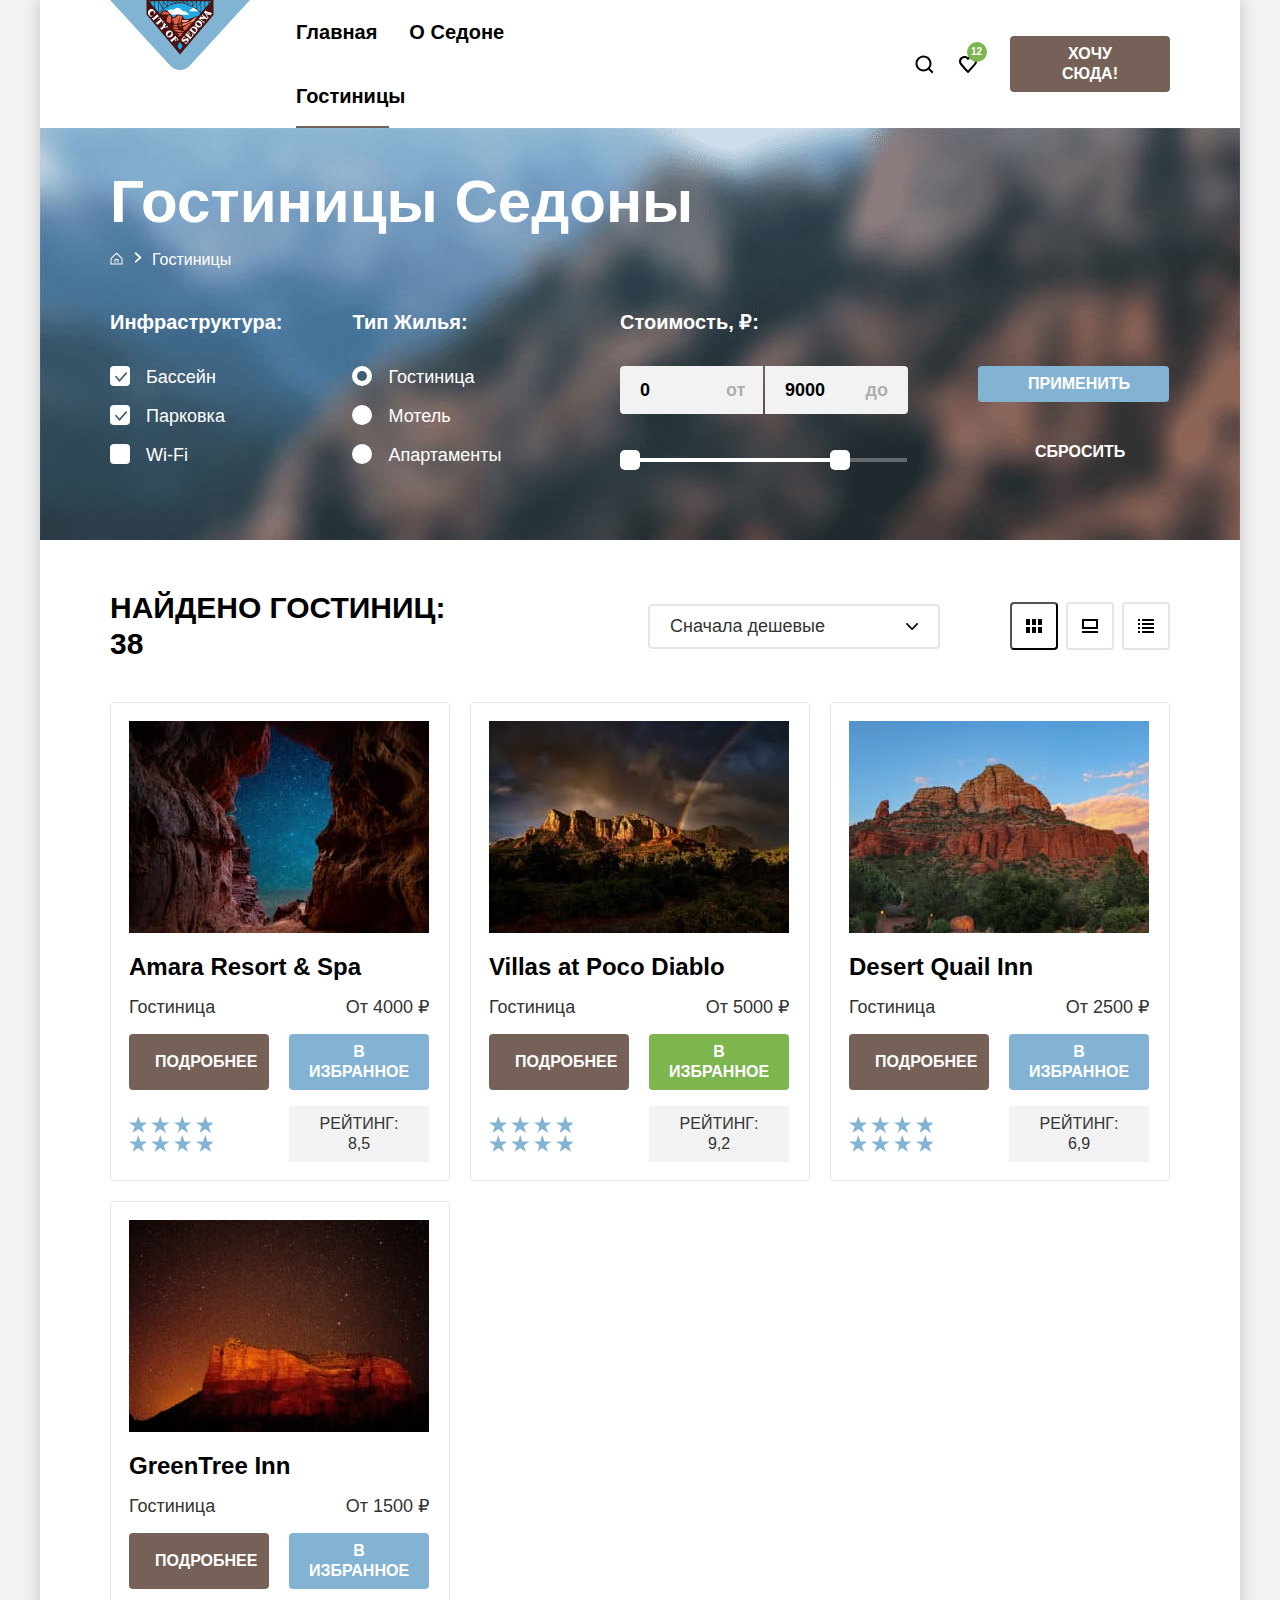
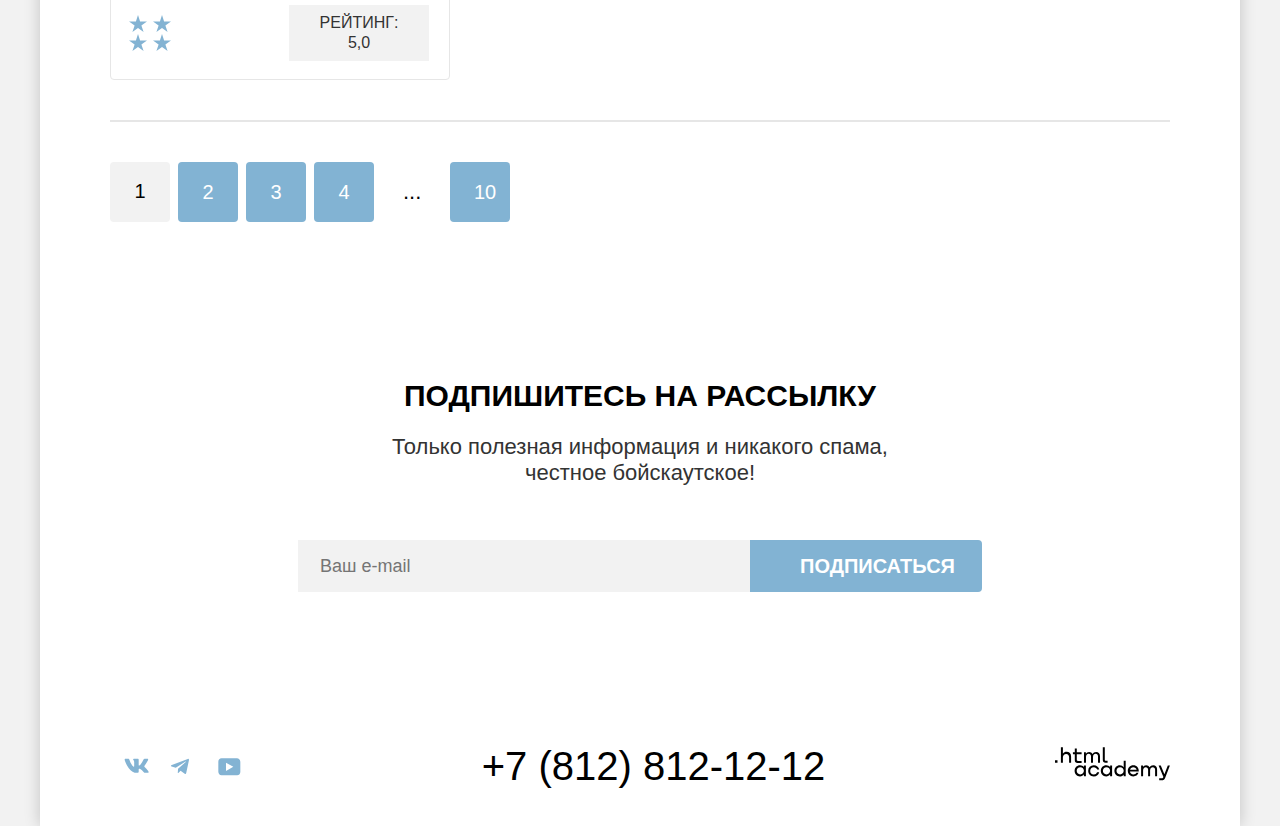
==== commit f3f056e1: "Merge pull request #11 from drajejke/master" ====
--- a/catalog.html
+++ b/catalog.html
@@ -4,7 +4,7 @@
   <head>
     <meta charset="utf-8">
     <link rel="stylesheet" href="styles/styles.css">
-    <link rel="shortcut icon" href="/images/favicon.png" type="png">
+    <link rel="icon" href="favicon.ico">
     <title> Каталог</title>
   </head>
 
@@ -12,7 +12,7 @@
     <header class="page-header">
       <nav class="navigation">
         <a class="navigation-logo" href="index.html">
-          <img src="/images/logo.svg" width="140" height="70" alt="Лототип сайта седона в навигации">
+          <img src="./images/logo.svg" width="140" height="70" alt="Лототип сайта седона в навигации">
         </a>
         <ul class="navigation-list">
           <li class="navigation-item">
@@ -63,7 +63,7 @@
             </li>
           </ul>
         </div>
-        <h2 class="visually-hidden" hidden>Фильтр гостиниц по параметрам</h2>
+        <h2 class="visually-hidden">Фильтр гостиниц по параметрам</h2>
         <form class="cotalog-filter" action="https://echo.htmlacademy.ru/" method="get">
           <div class="cotalog-filter-container">
             <div class="catalog-filter-left-wrap">
@@ -98,21 +98,22 @@
                 <ul class="cotalog-filter-list">
                   <li class="cotalog-filter-item">
                     <label class="control">
-                      <input class="control-input visually-hidden" type="radio" name="hotel-group" checked>
+                      <input class="control-input visually-hidden" type="radio" name="hotel-group" value="Hotel"
+                        checked>
                       <span class="control-mark-radio"></span>
                       <span class="control-label">Гостиница</span>
                     </label>
                   </li>
                   <li class="cotalog-filter-item">
                     <label class="control">
-                      <input class="control-input visually-hidden" type="radio" name="hotel-group">
+                      <input class="control-input visually-hidden" type="radio" name="hotel-group" value="Motel">
                       <span class="control-mark-radio"></span>
                       <span class="control-label">Мотель</span>
                     </label>
                   </li>
                   <li class="cotalog-filter-item">
                     <label class="control">
-                      <input class="control-input visually-hidden" type="radio" name="hotel-group">
+                      <input class="control-input visually-hidden" type="radio" name="hotel-group" value="apartments">
                       <span class="control-mark-radio"></span>
                       <span class="control-label">Апартаменты</span>
                     </label>
@@ -124,9 +125,12 @@
               <fieldset class="cotalog-filter-group">
                 <legend class="cotalog-filter-title">Стоимость, ₽:</legend>
                 <div class="price-container">
-                  <input class="price price-min" type="number" name="price-min" min="0" placeholder="от">
-                  <input class="price price-max" type="number" name="price-max" max="88000" placeholder="до">
+                  <label class="price-from" for="price-min">от</label>
+                  <input class="price price-min" type="number" id="price-min" name="price-min" min="0" placeholder="0">
+                  <label class="price-before" for="price-max">до</label>
+                  <input class="price price-max" type="number" id="price-max" name="price-max" max="88000" placeholder="9000">
                 </div>
+
                 <div class="price-range">
                   <div class="range-scale">
                     <div class="range-bar" style="left: 0; width: 226px;">
@@ -205,7 +209,6 @@
                   </clipPath>
                 </defs>
               </svg>
-
               <span class="visually-hidden">Показать списком</span>
             </button>
           </div>
@@ -251,7 +254,7 @@
               <span class="hotel-card-price">от 2500 &#8381;</span>
               <button class="hotel-card-more-info button" type="button">подробнее</button>
               <button class="button button-additional" type="button">в избранное</button>
-              <span class="hotel-stars"></span>
+              <span class="hotel-stars .three-hotel-stars"></span>
               <span class="rating">Рейтинг: 6,9</span>
             </div>
           </li>
@@ -265,7 +268,7 @@
               <span class="hotel-card-price">от 1500 &#8381;</span>
               <button class="hotel-card-more-info button" type="button">подробнее</button>
               <button class="button button-additional" type="button">в избранное</button>
-              <span class="hotel-stars"></span>
+              <span class="hotel-stars two-hotel-stars"></span>
               <span class="rating">Рейтинг: 5,0</span>
             </div>
           </li>
@@ -347,6 +350,7 @@
           </address>
         </section>
         <a class="htmlacademy-link" href="https://htmlacademy.ru/">
+          <span class="visually-hidden">Логотиg htmlacademy</span>
           <svg width="115" height="34" xmlns="http://www.w3.org/2000/svg">
             <path
               d="M0 13.26v2.6h2.5v-2.6H0ZM11.6 4.86c-1.6 0-2.8.7-3.6 1.7h-.1V.36h-2v15.5h2v-5.3c0-2.1 1.3-3.6 3.3-3.6 1.8 0 2.9 1.4 2.9 3.2v5.7h2v-6.1c.1-3-1.8-4.9-4.5-4.9ZM26.6 5.16h-4.8v-3.7h-2v3.8h-1.9v2h1.9v6c0 1.7 1 2.7 2.7 2.7h4.1v-2h-3.7c-.7 0-1.1-.4-1.1-1.1v-5.7h4.8v-2ZM41.1 4.96c-1.6 0-2.9.8-3.5 2.1h-.1c-.6-1.2-1.8-2.1-3.4-2.1-1.4 0-2.5.8-3.1 1.8h-.1v-1.6H29v10.6h2v-5.4c0-2 1-3.5 2.6-3.5 1.5 0 2.4 1 2.4 2.6v6.3h2v-5.6c0-2.4 1.4-3.3 2.6-3.3 1.5 0 2.4 1 2.4 2.6v6.3h2v-6.5c.1-2.5-1.4-4.3-3.9-4.3ZM47.8 13.06c0 1.7 1 2.7 2.8 2.7h2v-2h-1.7c-.7 0-1.1-.4-1.1-1.1V.36h-2v12.7ZM28.9 20.06c-.9-1.1-2.2-1.8-3.9-1.8-3.1 0-5.4 2.3-5.4 5.6s2.3 5.6 5.4 5.6c1.8 0 3-.8 3.8-1.9h.1v1.6h2v-10.6h-2v1.5Zm-3.6 7.4c-2.2 0-3.6-1.6-3.6-3.6s1.4-3.6 3.6-3.6 3.6 1.6 3.6 3.6c0 1.9-1.4 3.6-3.6 3.6ZM44.2 22.36c-.5-2.4-2.6-4.1-5.4-4.1a5.4 5.4 0 0 0-5.6 5.6c0 3.1 2.2 5.6 5.6 5.6 2.8 0 4.9-1.8 5.4-4.2h-2.1a3.4 3.4 0 0 1-3.3 2.3c-2.2 0-3.6-1.6-3.6-3.6s1.4-3.6 3.6-3.6c1.6 0 2.8 1 3.3 2.2h2.1v-.2ZM55.1 20.06c-.9-1.1-2.2-1.8-3.9-1.8-3.1 0-5.4 2.3-5.4 5.6s2.3 5.6 5.4 5.6c1.8 0 3-.8 3.8-1.9h.1v1.6h2v-10.6h-2v1.5Zm-3.6 7.4c-2.2 0-3.6-1.6-3.6-3.6s1.4-3.6 3.6-3.6 3.6 1.6 3.6 3.6c0 1.9-1.5 3.6-3.6 3.6ZM68.7 20.16c-.9-1.1-2.2-1.9-3.9-1.9-3.1 0-5.4 2.3-5.4 5.6s2.2 5.6 5.4 5.6c1.7 0 3-.8 3.8-1.8h.1v1.5h2v-15.4h-2v6.4Zm-3.6 7.3c-2.2 0-3.6-1.6-3.6-3.6s1.4-3.6 3.6-3.6 3.6 1.6 3.6 3.6c-.1 2-1.5 3.6-3.6 3.6ZM78.3 18.26c-3.3 0-5.5 2.5-5.5 5.6 0 3 2.1 5.6 5.5 5.6 2.5 0 4.5-1.3 5.2-3.6h-2.1c-.5 1-1.6 1.6-3 1.6-1.9 0-3.3-1.3-3.4-2.9h8.8c.2-3.6-2-6.3-5.5-6.3Zm0 1.9c1.7 0 3 1 3.3 2.6h-6.5c.3-1.5 1.5-2.6 3.2-2.6ZM98.2 18.26c-1.6 0-2.9.8-3.6 2h-.1c-.6-1.2-1.8-2-3.4-2-1.4 0-2.5.7-3.1 1.8v-1.5h-1.9v10.6h2v-5.4c0-2 1-3.4 2.6-3.5 1.5 0 2.4 1 2.4 2.6v6.3h2v-5.6c0-2.4 1.4-3.3 2.6-3.3 1.5 0 2.4 1 2.4 2.6v6.3h2v-6.5c.1-2.6-1.4-4.4-3.9-4.4ZM109.4 27.36l-3.6-8.9h-2.2l4.8 11.6c-.3.9-.7 1.2-1.7 1.2h-2.5v2h2.5c1.8 0 2.8-.8 3.5-2.6l4.7-12.2h-2.1l-3.4 8.9Z"
@@ -355,8 +359,6 @@
         </a>
       </div>
     </footer>
-
-
   </body>
 
 </html>
--- a/styles/styles.css
+++ b/styles/styles.css
@@ -58,14 +58,8 @@
   box-shadow: 0 0 15px var(--box-shadow-02);
 }
 
-ul {
-  margin: 0;
-  padding: 0;
-  list-style-type: none;
-}
-
 .button {
-  font-family: 'PT Sans', sans-serif;
+  font-family: "PT Sans", sans-serif;
   font-weight: 700;
   font-size: 16px;
   line-height: 20px;
@@ -85,7 +79,7 @@
 }
 
 .button:active {
-  color: var(--color-range-scale)
+  color: var(--color-range-scale);
 }
 
 .button:disabled {
@@ -94,7 +88,7 @@
 }
 
 .button-additional {
-  font-family: 'PT Sans', sans-serif;
+  font-family: "PT Sans", sans-serif;
   font-size: 16px;
   line-height: 20px;
   background-color: var(--color-light-blue);
@@ -105,8 +99,12 @@
   background-color: var(--color-darker-blue);
 }
 
+.button-additional:active {
+  color: var(--color-range-scale);
+}
+
 .button-invisible {
-  font-family: 'PT Sans', sans-serif;
+  font-family: "PT Sans", sans-serif;
   background-color: transparent;
   padding: 8px 57px;
   width: 191px;
@@ -114,7 +112,7 @@
 
 .button-invisible:hover {
   background-color: transparent;
-  color: var(--color-range-scale)
+  color: var(--color-range-scale);
 }
 
 .button-invisible:focus {
@@ -139,7 +137,7 @@
 }
 
 .button-view:not(:first-of-type) {
-  border: 2px solid var(--color-border)
+  border: 2px solid var(--color-border);
 }
 
 .button-view:hover {
@@ -218,6 +216,9 @@
 }
 
 .navigation-list {
+  margin: 0;
+  padding: 0;
+  list-style-type: none;
   display: flex;
   flex-wrap: wrap;
   width: 339px;
@@ -241,9 +242,17 @@
   text-decoration: none;
 }
 
+.navigation-link:hover,
+.navigation-link:focus {
+  color: var(--color-brown);
+}
+
+.navigation-link:active {
+  color: var(--color-brown-30);
+}
+
 .navigation-user .navigation-link {
   width: 20px;
-  height: 20px;
   padding: 22px 12px;
 }
 
@@ -289,8 +298,8 @@
   border-radius: 50%;
   color: var(--color-white);
   position: absolute;
-  left: 20px;
-  top: 11px;
+  right: 3px;
+  top: 0;
 }
 
 .number {
@@ -302,25 +311,25 @@
   margin: 5px 4px;
 }
 
-.navigation-link:hover,
-.navigation-link:focus {
-  color: var(--color-brown);
-}
-
-.navigation-link:active {
-  color: var(--color-brown-30);
-}
-
 .navigation-link.button {
   font-size: 16px;
   line-height: 20px;
   width: 160px;
-  height: 36px;
+  min-height: 36px;
   color: var(--color-white);
   padding: 8px 34px;
   border-radius: 4px;
   text-transform: uppercase;
   box-sizing: border-box;
+}
+
+.navigation-link.button:hover,
+.navigation-link.button:focus {
+  background-color: var(--color-darker-brown);
+}
+
+.navigation-link.button:active {
+  color: var(--color-range-scale);
 }
 
 .hero-block {
@@ -336,7 +345,7 @@
 }
 
 .logo-wrap::after {
-  content: url(../images/Vector-hero.svg);
+  content: url(../images/vector-hero.svg);
   position: relative;
   top: 25px;
 }
@@ -377,6 +386,9 @@
 .advantages-list {
   display: flex;
   flex-wrap: wrap;
+  margin: 0;
+  padding: 0;
+  list-style-type: none;
 }
 
 .advantages-item {
@@ -461,6 +473,9 @@
 .recommendations-list {
   text-align: center;
   display: flex;
+  margin: 0;
+  padding: 0;
+  list-style-type: none;
 }
 
 .recommendations-item {
@@ -551,7 +566,7 @@
   background-image: url(../images/subscribe-background.jpg);
   background-repeat: no-repeat;
   background-size: 100% auto;
-
+  background-color: var(--color-background-logo);
 }
 
 .subscribe-title {
@@ -580,7 +595,7 @@
 }
 
 .subscribe-email {
-  font-family: 'PT Sans';
+  font-family: "PT Sans", sans-serif;
   font-size: 18px;
   line-height: 24px;
   font-weight: 400;
@@ -609,6 +624,12 @@
   display: flex;
   flex-wrap: wrap;
   margin: 5px 0;
+  padding: 0;
+  list-style-type: none;
+}
+
+.footer-social {
+  width: 142px;
 }
 
 .footer-social-link {
@@ -677,7 +698,7 @@
   background-image: url(../images/catalog-background.jpg);
   background-size: 100% 100%;
   background-repeat: no-repeat;
-
+  background-color: var(--color-background-logo);
 }
 
 .breadcrumbs-wrap {
@@ -693,6 +714,9 @@
 }
 
 .breadcrumbs {
+  margin: 0;
+  padding: 0;
+  list-style-type: none;
   display: flex;
   flex-wrap: wrap;
   position: relative;
@@ -728,6 +752,12 @@
   padding-bottom: 70px;
 }
 
+.cotalog-filter-list {
+  margin: 0;
+  padding: 0;
+  list-style-type: none;
+}
+
 .cotalog-filter-group {
   margin: 0;
   padding: 0;
@@ -763,7 +793,7 @@
   left: 0;
 }
 
-.control-input[type="radio"]:checked + .control-mark-radio:before {
+.control-input[type="radio"]:checked + .control-mark-radio::before {
   position: absolute;
   width: 10px;
   height: 10px;
@@ -782,29 +812,6 @@
   top: -1px;
 }
 
-.control:hover .control-mark,
-.control:hover .control-mark-radio {
-  opacity: 0.6;
-}
-
-.control:hover .control-label {
-  opacity: 0.6;
-}
-
-.control-input:focus + .control-mark,
-.control-input:focus + .control-mark-radio {
-  border: 3px solid var(--color-light-blue);
-}
-
-.control:active .control-mark,
-.control:active .control-mark-radio {
-  opacity: 0.3;
-}
-
-.control:active .control-label {
-  opacity: 0.3;
-}
-
 .control-mark-radio {
   position: absolute;
   width: 20px;
@@ -812,6 +819,29 @@
   border-radius: 50%;
   background-color: var(--color-white);
   left: 0;
+}
+
+.control:hover .control-mark,
+.control:hover .control-mark-radio {
+  opacity: 0.6;
+}
+
+.control:hover .control-label {
+  opacity: 0.6;
+}
+
+.control-input:focus + .control-mark,
+.control-input:focus + .control-mark-radio {
+  border: 3px solid var(--color-light-blue);
+}
+
+.control:active .control-mark,
+.control:active .control-mark-radio {
+  opacity: 0.3;
+}
+
+.control:active .control-label {
+  opacity: 0.3;
 }
 
 .catalog-filter-right-wrap {
@@ -849,18 +879,40 @@
   gap: 2px;
   max-height: 48px;
   margin-bottom: 36px;
+  position: relative;
+}
+
+.price-from,
+.price-before {
+  font-size: 18px;
+  line-height: 24px;
+  color: var(--color-black-03);
+}
+
+.price-from {
+  position: absolute;
+  left: 106px;
+  top: 12px;
+}
+
+.price-before {
+  position: absolute;
+  top: 12px;
+  right: 20px;
 }
 
 .price {
+  font-family: "PT Sans", sans-serif;
   font-size: 18px;
   line-height: 24px;
   color: var(--color-black);
   background-color: var(--color-background-white);
   font-weight: inherit;
   width: 143px;
-  padding: 0;
+  padding: 12px 45px 12px 20px;
   border-style: none;
   height: 48px;
+  box-sizing: border-box;
 }
 
 .price:hover {
@@ -871,13 +923,13 @@
   outline: none;
   background-color: var(--color-background-price);
   border: 3px solid var(--color-light-blue);
-  width: 137px;
+  padding: 9px 42px 9px 17px;
 }
 
 .price:active {
   outline: none;
   border: 2px solid var(--color-black);
-  width: 139px;
+  padding: 10px 43px 10px 18px;
 }
 
 .price::-webkit-outer-spin-button,
@@ -886,6 +938,11 @@
   margin: 0;
 }
 
+input[type="number"] {
+  -moz-appearance: textfield;
+}
+
+
 .price-min {
   border-radius: 4px 0 0 4px;
 }
@@ -894,9 +951,8 @@
   border-radius: 0 4px 4px 0;
 }
 
-.price-min::placeholder,
-.price-max::placeholder {
-  padding: 12px 20px 12px 106px;
+.price::placeholder{
+  color: var(--color-black);
 }
 
 .range-scale {
@@ -932,7 +988,7 @@
 }
 
 .range-toggle:hover {
-  box-shadow: 0 4px 10px var(--box-shadow-25)
+  box-shadow: 0 4px 10px var(--box-shadow-25);
 }
 
 .range-toggle:focus {
@@ -983,7 +1039,7 @@
 
 .select-control {
   width: 100%;
-  font-family: 'PT Sans', sans-serif;
+  font-family: "PT Sans", sans-serif;
   font-size: 18px;
   line-height: 21px;
   border: 2px solid var(--color-border);
@@ -994,6 +1050,7 @@
   background-repeat: no-repeat;
   background-position: right 20px center;
   appearance: none;
+  background-color: var(--color-white);
 }
 
 .select-control:hover,
@@ -1019,6 +1076,8 @@
 .hotel-card-list {
   width: 1060px;
   margin: 0 auto;
+  padding: 0;
+  list-style-type: none;
   display: flex;
   flex-wrap: wrap;
   gap: 20px;
@@ -1055,7 +1114,6 @@
   column-gap: 20px;
   display: grid;
   grid-template-columns: 140px 140px;
-  /* grid-template-rows: 21px 36px 36px; */
   row-gap: 16px;
 }
 
@@ -1086,11 +1144,11 @@
   margin: 10px 55px 10px 0;
 }
 
-.hotel-card-item:nth-child(3) .hotel-card-info-wrap .hotel-stars {
+.three-hotel-stars {
   margin-right: 74px;
 }
 
-.hotel-card-item:nth-child(4) .hotel-card-info-wrap .hotel-stars {
+.two-hotel-stars {
   margin-right: 98px;
 }
 
@@ -1111,6 +1169,8 @@
 }
 
 .pagination {
+  padding: 0;
+  list-style-type: none;
   width: 1060px;
   margin: 0 auto;
   display: flex;
@@ -1143,6 +1203,7 @@
   outline: none;
   background-color: var(--color-darker-blue);
   border: 1px solid var(--color-light-blue);
+  padding: 11px 23px;
 }
 
 .pagination-link:active {
@@ -1152,6 +1213,7 @@
 .pagination-current {
   color: var(--color-black);
   background-color: var(--color-background-white);
+  padding: 11px 23px;
 }
 
 .pagination-current:hover,
@@ -1278,7 +1340,7 @@
   line-height: 36px;
   margin: 0;
   margin-bottom: 64px;
-  text-transform: uppercase
+  text-transform: uppercase;
 }
 
 .modal-form-title {
@@ -1289,6 +1351,7 @@
 }
 
 .date-arrival {
+  font-family: "PT Sans", sans-serif;
   background-color: var(--color-background-white);
   border-style: none;
   border-radius: 4px;
@@ -1302,7 +1365,7 @@
 }
 
 .modal-form-title + input[type="text"]::placeholder {
-  font-family: inherit;
+  font-family: "PT Sans", sans-serif;
   font-weight: 700;
   font-size: 18px;
   line-height: 24px;
@@ -1320,11 +1383,15 @@
   opacity: 0.6;
   border: 3px solid var(--color-light-blue);
   outline: none;
+  padding: 9px 17px;
+  background-position: right 19px top 13px;
 }
 
 .date-arrival:active {
   background-color: var(--color-background-white);
   border: 2px solid var(--color-black);
+  padding: 10px 18px;
+  background-position: right 20px top 14px;
 }
 
 .model-text {
@@ -1358,7 +1425,6 @@
   font-size: 18px;
   line-height: 20px;
   padding: 0;
-
 }
 
 .filed-button + input[type="number"]::placeholder {
@@ -1399,21 +1465,21 @@
   display: none;
 }
 
-.filed-button:hover .field-minus > svg,
-.filed-button:hover .field-plus > svg,
-.filed-button:focus .field-minus > svg,
-.filed-button:focus .field-plus > svg {
+.filed-button:hover .filed-button-icon-minus,
+.filed-button:hover .filed-button-icon-plus,
+.filed-button:focus .filed-button-icon-minus,
+.filed-button:focus .filed-button-icon-plus {
   fill: var(--color-black);
   fill-opacity: 1;
 }
 
-.filed-button:focus .field-minus > svg {
+.filed-button:focus .filed-button-icon-minus {
   fill: var(--color-black);
   fill-opacity: 1;
   margin: 6px 0;
 }
 
-.filed-button:focus .field-plus > svg {
+.filed-button:focus .filed-button-icon-plus {
   fill: var(--color-black);
   fill-opacity: 1;
   margin: 0;
